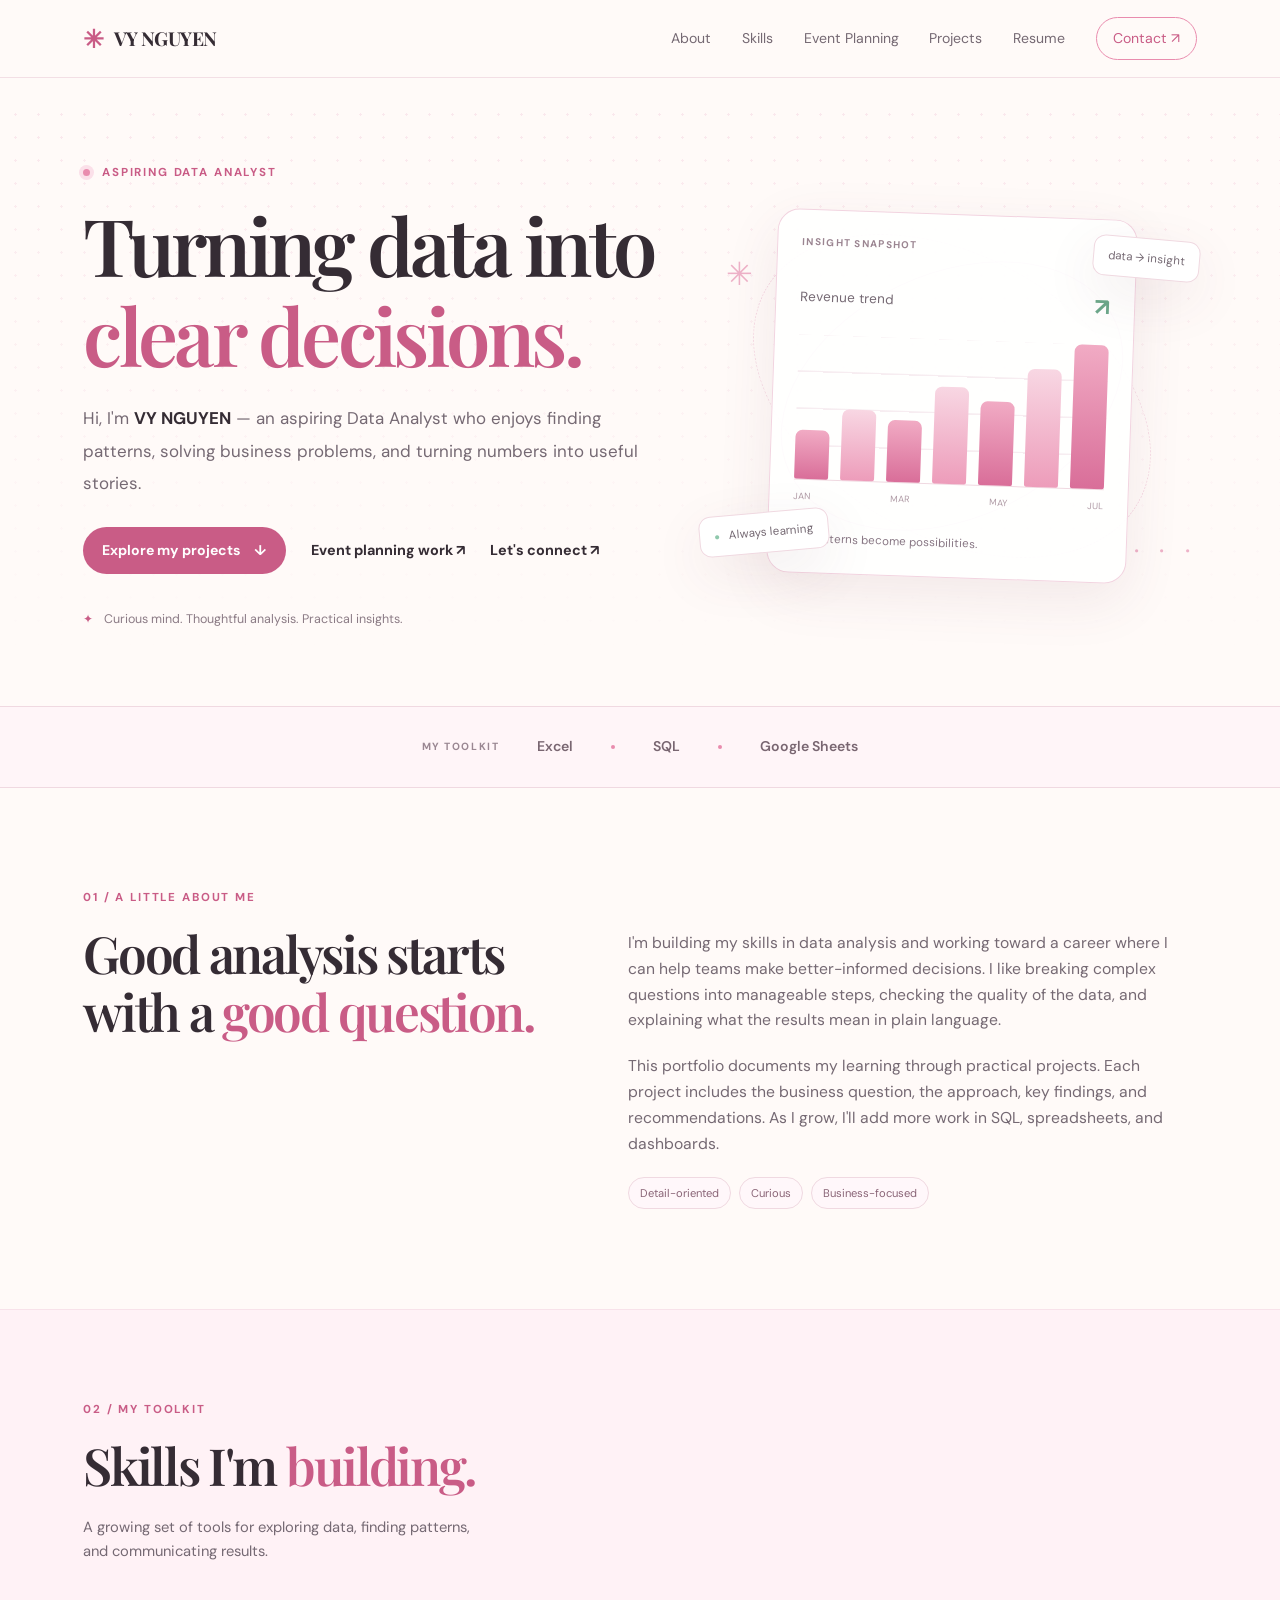
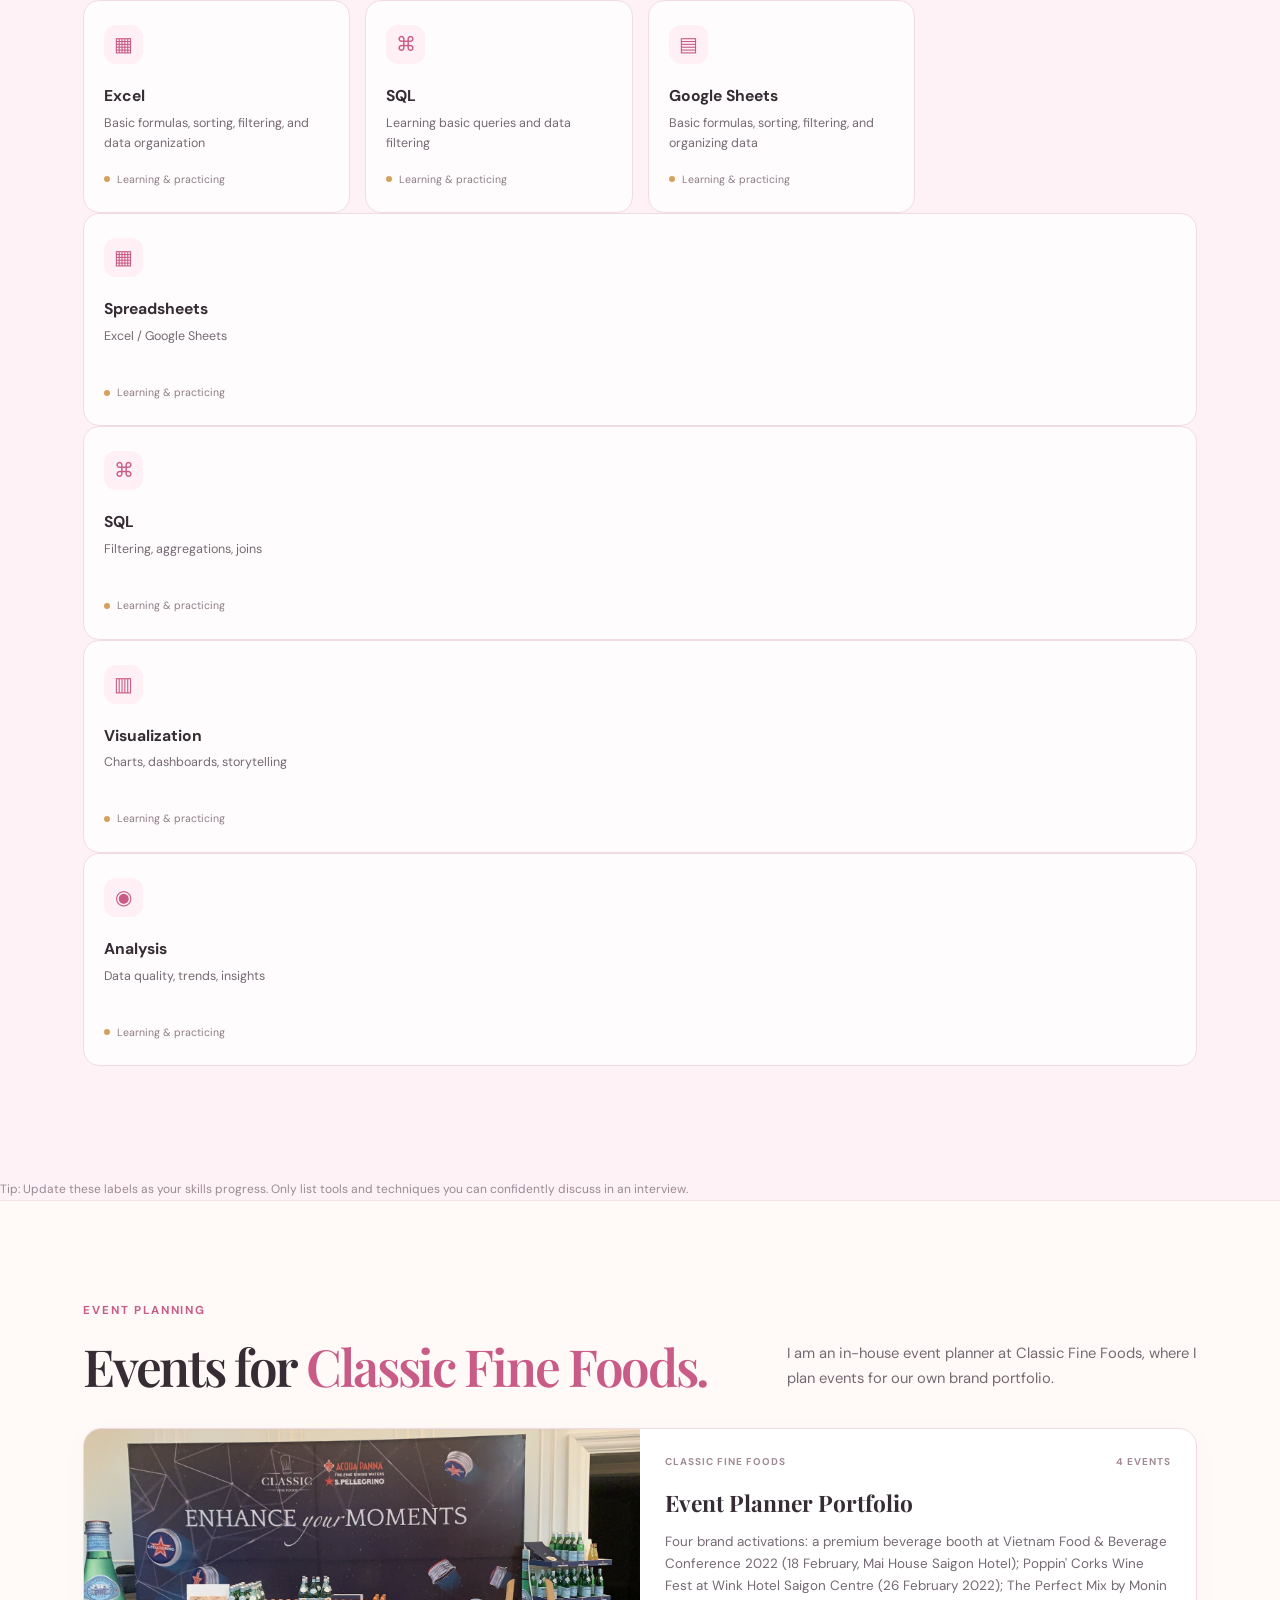
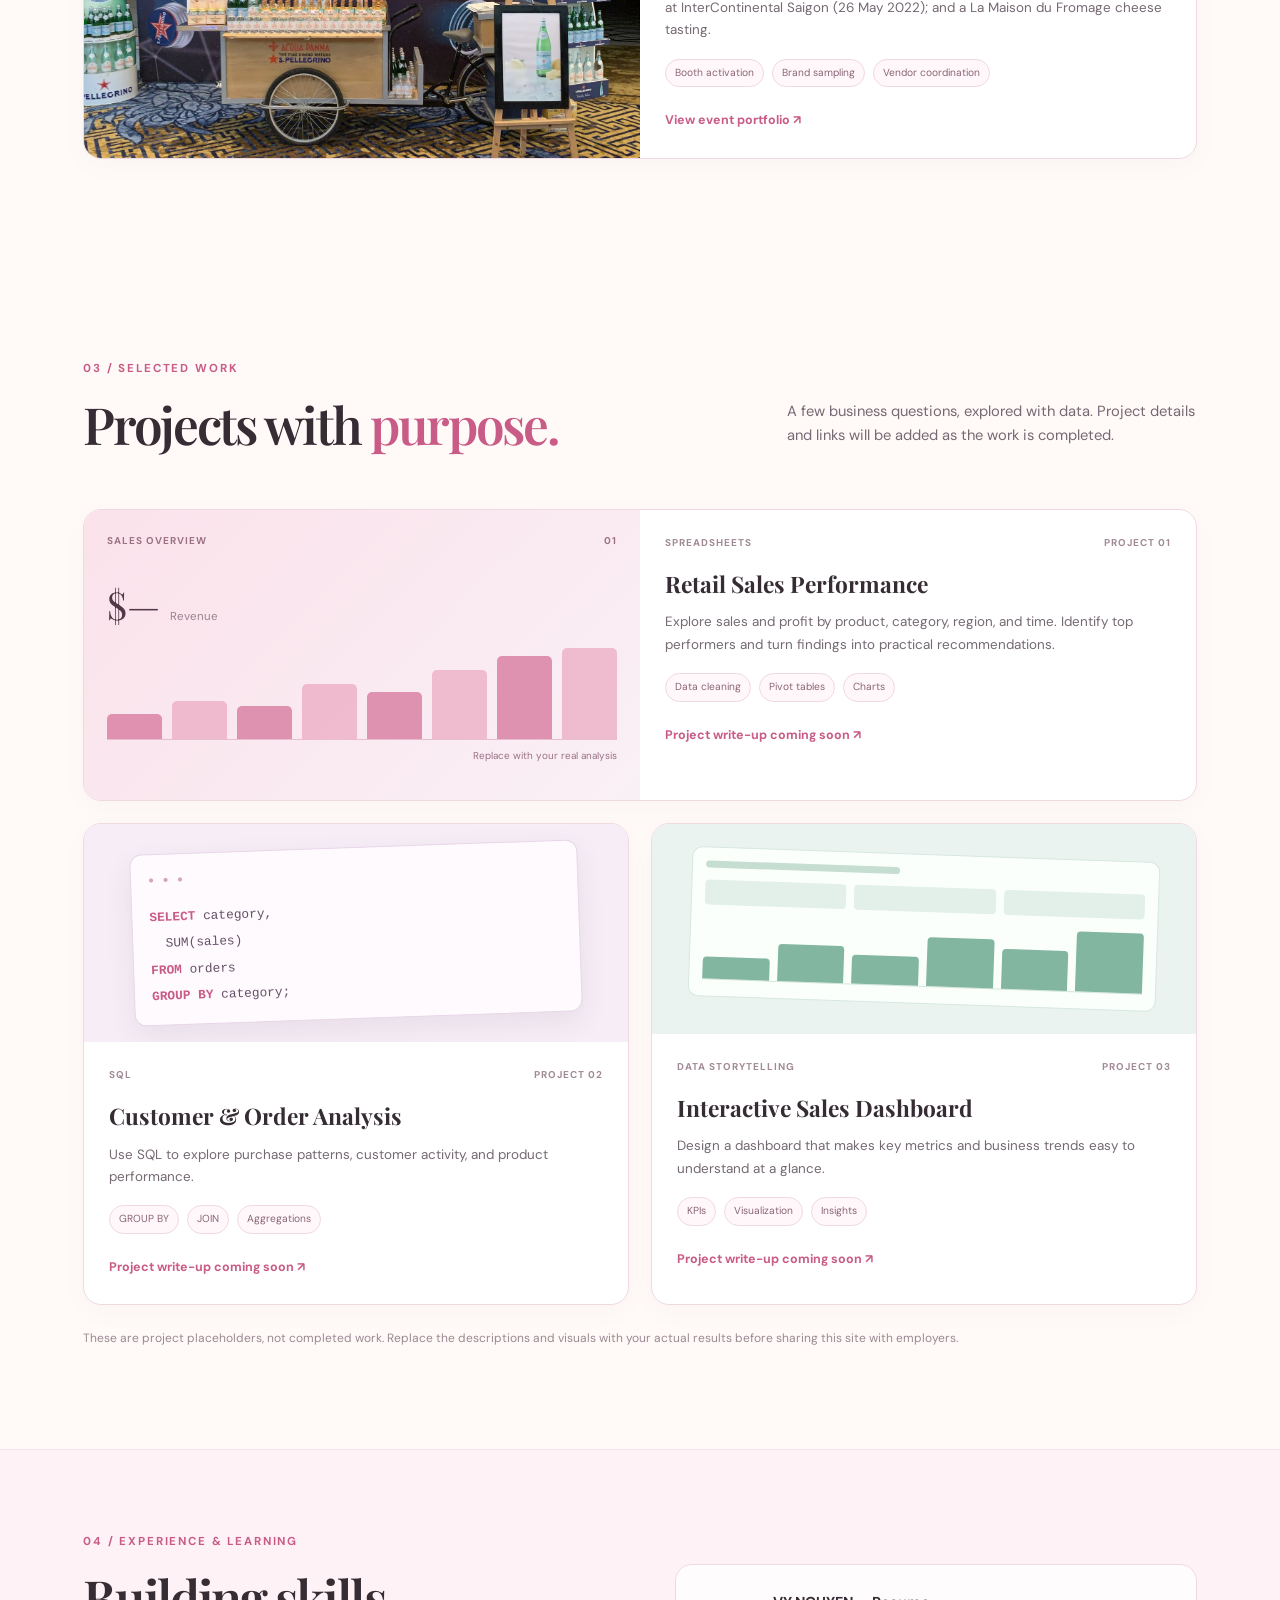
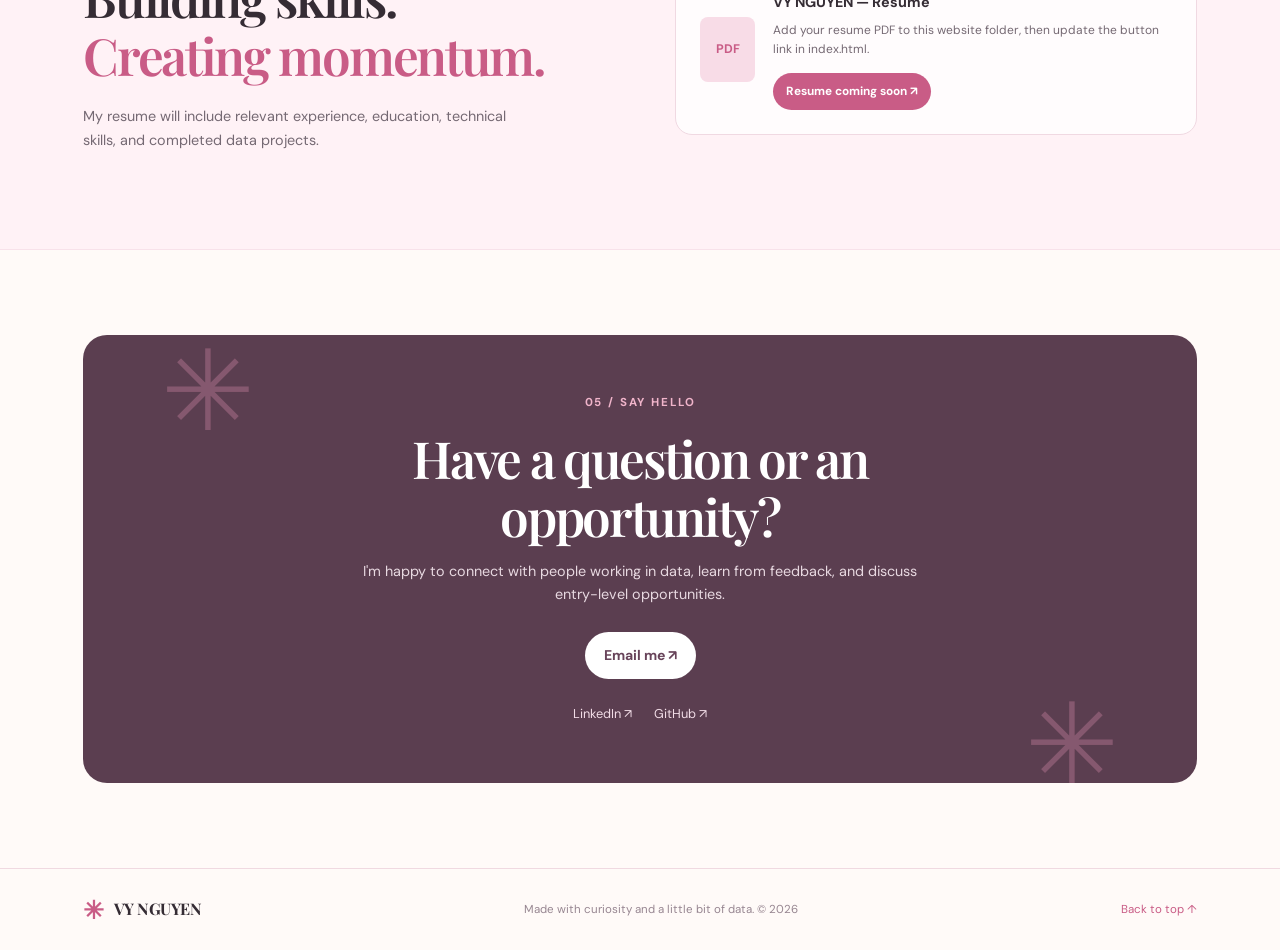
==== index.html @ 90f46226 "Add event portfolio photos and point pages at SVG assets" ====
<!doctype html>
<html lang="en">
<head>
  <meta charset="utf-8">
  <meta name="viewport" content="width=device-width, initial-scale=1">
  <meta name="description" content="Portfolio of event planning and data analysis work by Vy Nguyen.">
  <title>VY NGUYEN | Portfolio</title>
  <link rel="stylesheet" href="style.css">
</head>
<body>
  <header class="site-header">
    <a class="brand" href="#home" aria-label="Home"><span class="brand-mark">✳</span> VY NGUYEN</a>
    <button class="menu-toggle" aria-label="Toggle navigation" aria-expanded="false">☰</button>
    <nav class="nav" aria-label="Main navigation">
      <a href="#about">About</a>
      <a href="#skills">Skills</a>
      <a href="events.html">Event Planning</a>
      <a href="#projects">Projects</a>
      <a href="#resume">Resume</a>
      <a class="nav-contact" href="#contact">Contact ↗</a>
    </nav>
  </header>

  <main>
    <section class="hero section" id="home">
      <div class="hero-copy">
        <p class="eyebrow"><span class="eyebrow-dot"></span> ASPIRING DATA ANALYST</p>
        <h1>Turning data into <span>clear decisions.</span></h1>
        <p class="hero-description">Hi, I'm <strong>VY NGUYEN</strong> — an aspiring Data Analyst who enjoys finding patterns, solving business problems, and turning numbers into useful stories.</p>
        <div class="hero-actions">
          <a class="button button-primary" href="#projects">Explore my projects <span>↓</span></a>
          <a class="text-link" href="events.html">Event planning work ↗</a>
          <a class="text-link" href="#contact">Let's connect ↗</a>
        </div>
        <div class="hero-note"><span class="sparkle">✦</span> Curious mind. Thoughtful analysis. Practical insights.</div>
      </div>
      <div class="hero-art" aria-label="Decorative data illustration">
        <div class="art-orbit orbit-one"></div>
        <div class="art-orbit orbit-two"></div>
        <div class="art-card">
          <div class="art-card-top"><span>INSIGHT SNAPSHOT</span><span class="live-dot"></span></div>
          <div class="mini-kpi"><span>Revenue trend</span><strong>↗</strong></div>
          <div class="chart-bars" aria-hidden="true">
            <i style="height:34%"></i><i style="height:49%"></i><i style="height:43%"></i><i style="height:67%"></i><i style="height:58%"></i><i style="height:82%"></i><i style="height:100%"></i>
          </div>
          <div class="chart-labels"><span>JAN</span><span>MAR</span><span>MAY</span><span>JUL</span></div>
          <div class="art-footer"><span class="tiny-icon">✦</span> Patterns become possibilities.</div>
        </div>
        <div class="floating-note note-top">data → insight</div>
        <div class="floating-note note-bottom"><span>●</span> Always learning</div>
        <span class="decor decor-star">✳</span><span class="decor decor-dot">· · ·</span>
      </div>
    </section>

    <section class="trust-strip">
      <span>MY TOOLKIT</span><b>Excel</b><i></i><b>SQL</b><i></i><b>Google Sheets</b>
    </section>

    <section class="section content-section" id="about">
      <div class="section-heading">
        <p class="eyebrow">01 / A LITTLE ABOUT ME</p>
        <h2>Good analysis starts<br>with a <span>good question.</span></h2>
      </div>
      <div class="about-content">
        <p>I'm building my skills in data analysis and working toward a career where I can help teams make better-informed decisions. I like breaking complex questions into manageable steps, checking the quality of the data, and explaining what the results mean in plain language.</p>
        <p>This portfolio documents my learning through practical projects. Each project includes the business question, the approach, key findings, and recommendations. As I grow, I'll add more work in SQL, spreadsheets, and dashboards.</p>
        <div class="about-tags"><span>Detail-oriented</span><span>Curious</span><span>Business-focused</span></div>
      </div>
    </section>

    <section class="skills-section" id="skills">
      <div class="section content-section">
        <div class="section-heading">
          <p class="eyebrow">02 / MY TOOLKIT</p>
          <h2>Skills I'm <span>building.</span></h2>
          <p class="section-intro">A growing set of tools for exploring data, finding patterns, and communicating results.</p>
        </div>
        <div class="skill-grid">   <article class="skill-card">     <div class="skill-icon">▦</div>     <h3>Excel</h3>     <p>Basic formulas, sorting, filtering, and data organization</p>     <div class="skill-status"><span></span> Learning & practicing</div>   </article>    <article class="skill-card">     <div class="skill-icon">⌘</div>     <h3>SQL</h3>     <p>Learning basic queries and data filtering</p>     <div class="skill-status"><span></span> Learning & practicing</div>   </article>    <article class="skill-card">     <div class="skill-icon">▤</div>     <h3>Google Sheets</h3>     <p>Basic formulas, sorting, filtering, and organizing data</p>     <div class="skill-status"><span></span> Learning & practicing</div>   </article> </div>
          <article class="skill-card"><div class="skill-icon">▦</div><h3>Spreadsheets</h3><p>Excel / Google Sheets</p><div class="skill-status"><span></span> Learning & practicing</div></article>
          <article class="skill-card"><div class="skill-icon">⌘</div><h3>SQL</h3><p>Filtering, aggregations, joins</p><div class="skill-status"><span></span> Learning & practicing</div></article>
          <article class="skill-card"><div class="skill-icon">▥</div><h3>Visualization</h3><p>Charts, dashboards, storytelling</p><div class="skill-status"><span></span> Learning & practicing</div></article>
          <article class="skill-card"><div class="skill-icon">◉</div><h3>Analysis</h3><p>Data quality, trends, insights</p><div class="skill-status"><span></span> Learning & practicing</div></article>
        </div>
        <p class="small-note">Tip: Update these labels as your skills progress. Only list tools and techniques you can confidently discuss in an interview.</p>
      </div>
    </section>


    <section class="section content-section" id="event-planning">
      <div class="section-heading project-heading">
        <div>
          <p class="eyebrow">EVENT PLANNING</p>
          <h2>Events for <span>Classic Fine Foods.</span></h2>
        </div>
        <p class="section-intro">I am an in-house event planner at Classic Fine Foods, where I plan events for our own brand portfolio.</p>
      </div>
      <div class="workstream-wrap">
        <article class="project-card project-featured">
          <div class="project-visual visual-events">
            <img src="assets/events/event1-hero.svg" alt="Classic Fine Foods booth with the Enhance your Moments backdrop at Vietnam Food &amp; Beverage Conference 2022">
          </div>
          <div class="project-info">
            <div class="project-meta"><span>CLASSIC FINE FOODS</span><span>4 EVENTS</span></div>
            <h3>Event Planner Portfolio</h3>
            <p>Four brand activations: a premium beverage booth at Vietnam Food &amp; Beverage Conference 2022 (18 February, Mai House Saigon Hotel); Poppin' Corks Wine Fest at Wink Hotel Saigon Centre (26 February 2022); The Perfect Mix by Monin at InterContinental Saigon (26 May 2022); and a La Maison du Fromage cheese tasting.</p>
            <div class="tag-row"><span>Booth activation</span><span>Brand sampling</span><span>Vendor coordination</span></div>
            <a class="project-link" href="events.html">View event portfolio ↗</a>
          </div>
        </article>
      </div>
    </section>

    <section class="section content-section" id="projects">
      <div class="section-heading project-heading">
        <div><p class="eyebrow">03 / SELECTED WORK</p><h2>Projects with <span>purpose.</span></h2></div>
        <p class="section-intro">A few business questions, explored with data. Project details and links will be added as the work is completed.</p>
      </div>
      <div class="project-grid">
        <article class="project-card project-featured">
          <div class="project-visual visual-sales">
            <div class="visual-top"><span>SALES OVERVIEW</span><span>01</span></div>
            <div class="visual-number">$— <small>Revenue</small></div>
            <div class="visual-chart"><i style="height:28%"></i><i style="height:42%"></i><i style="height:37%"></i><i style="height:61%"></i><i style="height:52%"></i><i style="height:76%"></i><i style="height:92%"></i><i style="height:100%"></i></div>
            <div class="visual-caption">Replace with your real analysis</div>
          </div>
          <div class="project-info"><div class="project-meta"><span>SPREADSHEETS</span><span>PROJECT 01</span></div><h3><h3>Retail Sales Performance</h3></h3><p>Explore sales and profit by product, category, region, and time. Identify top performers and turn findings into practical recommendations.</p><div class="tag-row"><span>Data cleaning</span><span>Pivot tables</span><span>Charts</span></div><a class="project-link" href="#contact">Project write-up coming soon ↗</a></div>
        </article>
        <article class="project-card">
          <div class="project-visual visual-sql">
            <div class="sql-window"><div class="window-dots">● ● ●</div><code><span>SELECT</span> category,<br>&nbsp; SUM(sales)<br><span>FROM</span> orders<br><span>GROUP BY</span> category;</code></div>
          </div>
          <div class="project-info"><div class="project-meta"><span>SQL</span><span>PROJECT 02</span></div><h3>Customer & Order Analysis</h3><p>Use SQL to explore purchase patterns, customer activity, and product performance.</p><div class="tag-row"><span>GROUP BY</span><span>JOIN</span><span>Aggregations</span></div><a class="project-link" href="#contact">Project write-up coming soon ↗</a></div>
        </article>
        <article class="project-card">
          <div class="project-visual visual-dashboard">
            <div class="dash-panel"><div class="dash-line"></div><div class="dash-metrics"><span></span><span></span><span></span></div><div class="dash-graph"><i></i><i></i><i></i><i></i><i></i><i></i></div></div>
          </div>
          <div class="project-info"><div class="project-meta"><span>DATA STORYTELLING</span><span>PROJECT 03</span></div><h3>Interactive Sales Dashboard</h3><p>Design a dashboard that makes key metrics and business trends easy to understand at a glance.</p><div class="tag-row"><span>KPIs</span><span>Visualization</span><span>Insights</span></div><a class="project-link" href="#contact">Project write-up coming soon ↗</a></div>
        </article>
      </div>
      <p class="small-note">These are project placeholders, not completed work. Replace the descriptions and visuals with your actual results before sharing this site with employers.</p>
    </section>

    <section class="resume-section" id="resume">
      <div class="section resume-inner">
        <div><p class="eyebrow">04 / EXPERIENCE & LEARNING</p><h2>Building skills.<br><span>Creating momentum.</span></h2><p>My resume will include relevant experience, education, technical skills, and completed data projects.</p></div>
        <div class="resume-card"><div class="resume-file">PDF</div><div><strong>VY NGUYEN — Resume</strong><p>Add your resume PDF to this website folder, then update the button link in index.html.</p><a class="button button-primary button-small" href="#contact">Resume coming soon ↗</a></div></div>
      </div>
    </section>

    <section class="section contact-section" id="contact">
      <div class="contact-panel">
        <p class="eyebrow">05 / SAY HELLO</p>
        <h2>Have a question or an opportunity?</h2>
        <p>I'm happy to connect with people working in data, learn from feedback, and discuss entry-level opportunities.</p>
        <a class="button button-light" href="mailto:your.email@example.com">Email me ↗</a>
        <div class="contact-links"><a href="https://www.linkedin.com/" target="_blank" rel="noreferrer">LinkedIn ↗</a><a href="https://github.com/" target="_blank" rel="noreferrer">GitHub ↗</a></div>
      </div>
    </section>
  </main>

  <footer class="site-footer"><a class="brand" href="#home"><span class="brand-mark">✳</span> VY NGUYEN</a><span>Made with curiosity and a little bit of data. © <span id="year"></span></span><a href="#home">Back to top ↑</a></footer>
  <script>
    const menuButton = document.querySelector('.menu-toggle');
    const nav = document.querySelector('.nav');
    menuButton.addEventListener('click', () => {
      const open = nav.classList.toggle('nav-open');
      menuButton.setAttribute('aria-expanded', String(open));
    });
    nav.querySelectorAll('a').forEach(link => link.addEventListener('click', () => {
      nav.classList.remove('nav-open');
      menuButton.setAttribute('aria-expanded', 'false');
    }));
    document.getElementById('year').textContent = new Date().getFullYear();
  </script>
</body>
</html>
---- style.css ----
@import url('https://fonts.googleapis.com/css2?family=DM+Sans:wght@400;500;600;700&family=Playfair+Display:wght@500;600;700&display=swap');

:root {
  --ink: #352c34;
  --muted: #756973;
  --pink: #e98cae;
  --pink-dark: #c95c86;
  --pink-pale: #fff0f5;
  --pink-soft: #fce0e9;
  --cream: #fffaf8;
  --line: #f0d9e1;
  --white: #ffffff;
  --shadow: 0 18px 55px rgba(113, 57, 82, .09);
}
* { box-sizing: border-box; }
html { scroll-behavior: smooth; scroll-padding-top: 86px; }
body { margin: 0; background: var(--cream); color: var(--ink); font-family: 'DM Sans', sans-serif; line-height: 1.65; }
a { color: inherit; text-decoration: none; }
.site-header { height: 78px; padding: 0 max(6.5vw, 24px); display: flex; align-items: center; justify-content: space-between; position: sticky; top: 0; z-index: 20; background: rgba(255,250,248,.92); border-bottom: 1px solid rgba(240,217,225,.8); backdrop-filter: blur(14px); }
.brand { display: inline-flex; align-items: center; gap: 10px; font-family: 'Playfair Display', serif; font-size: 1.2rem; font-weight: 700; letter-spacing: -.03em; }
.brand-mark { color: var(--pink-dark); font-size: 1.55rem; }
.nav { display: flex; align-items: center; gap: clamp(16px, 2.4vw, 34px); color: var(--muted); font-size: .88rem; }
.nav a:hover, .text-link:hover, .project-link:hover, .contact-links a:hover { color: var(--pink-dark); }
.nav-contact { padding: 9px 16px; border: 1px solid var(--pink); border-radius: 999px; color: var(--pink-dark); }
.menu-toggle { display: none; border: 0; background: transparent; font-size: 1.5rem; color: var(--ink); }
.section { width: min(1120px, 87%); margin: 0 auto; }
.hero { min-height: 590px; padding-top: 85px; padding-bottom: 76px; display: grid; grid-template-columns: 1.08fr .92fr; align-items: center; gap: 48px; position: relative; }
.hero::before { content: ""; position: absolute; inset: 25px -8vw 0; z-index: -1; background-image: radial-gradient(#f6d8e3 1.15px, transparent 1.15px); background-size: 23px 23px; opacity: .55; mask-image: linear-gradient(to bottom, black, transparent 92%); }
.eyebrow { margin: 0 0 18px; color: var(--pink-dark); font-size: .72rem; font-weight: 700; letter-spacing: .16em; }
.eyebrow-dot { display: inline-block; width: 7px; height: 7px; margin-right: 7px; border-radius: 50%; background: var(--pink); box-shadow: 0 0 0 4px #fbe0e9; }
h1, h2, h3, p { margin-top: 0; }
h1, h2 { font-family: 'Playfair Display', Georgia, serif; font-weight: 600; letter-spacing: -.045em; line-height: 1.13; }
h1 { max-width: 650px; margin-bottom: 23px; font-size: clamp(3.2rem, 6.2vw, 5.5rem); }
h1 span, h2 span { color: var(--pink-dark); }
.hero-description { max-width: 570px; color: var(--muted); font-size: 1.06rem; line-height: 1.9; }
.hero-description strong { color: var(--ink); }
.hero-actions { display: flex; align-items: center; gap: 25px; margin-top: 28px; }
.button { min-height: 47px; padding: 12px 19px; display: inline-flex; align-items: center; justify-content: center; gap: 14px; border-radius: 999px; font-size: .88rem; font-weight: 700; transition: transform .2s, box-shadow .2s; }
.button:hover { transform: translateY(-2px); box-shadow: 0 9px 22px rgba(201,92,134,.2); }
.button-primary { background: var(--pink-dark); color: white; }
.text-link { font-size: .9rem; font-weight: 700; }
.hero-note { margin-top: 35px; color: #8b7b85; font-size: .78rem; }
.sparkle { color: var(--pink-dark); margin-right: 8px; }
.hero-art { min-height: 390px; position: relative; display: grid; place-items: center; }
.art-card { width: min(100%, 360px); padding: 24px; position: relative; z-index: 2; background: rgba(255,255,255,.93); border: 1px solid #f2d4e0; border-radius: 22px; box-shadow: var(--shadow); transform: rotate(2deg); }
.art-card-top, .chart-labels, .art-footer { display: flex; align-items: center; justify-content: space-between; }
.art-card-top { font-size: .62rem; font-weight: 700; letter-spacing: .13em; color: #9b8591; }
.live-dot { width: 8px; height: 8px; border-radius: 50%; background: #8fc8ac; box-shadow: 0 0 0 4px #e5f5ec; }
.mini-kpi { display: flex; align-items: center; justify-content: space-between; margin-top: 27px; font-size: .84rem; color: var(--muted); }
.mini-kpi strong { color: #6ca88a; font-size: 1.5rem; }
.chart-bars { height: 145px; margin-top: 18px; display: flex; align-items: end; gap: 12px; border-bottom: 1px solid var(--line); background: repeating-linear-gradient(to bottom, transparent 0 35px, #f7edf1 36px 37px); }
.chart-bars i { flex: 1; background: linear-gradient(180deg, #f1abc4, #d96e99); border-radius: 7px 7px 2px 2px; }
.chart-bars i:nth-child(even) { background: linear-gradient(180deg, #f8d7e3, #ed9cba); }
.chart-labels { margin-top: 9px; color: #b09ba6; font-size: .57rem; }
.art-footer { margin-top: 25px; justify-content: flex-start; gap: 9px; font-size: .72rem; color: #887784; }
.tiny-icon { color: var(--pink-dark); }
.art-orbit { position: absolute; border: 1px solid #f1cada; border-radius: 50%; }
.orbit-one { width: 360px; height: 360px; transform: rotate(-25deg) scaleY(.68); }
.orbit-two { width: 430px; height: 430px; transform: rotate(30deg) scaleY(.65); border-style: dashed; opacity: .7; }
.floating-note { position: absolute; z-index: 3; padding: 10px 14px; border: 1px solid var(--line); border-radius: 12px; background: white; box-shadow: var(--shadow); color: var(--muted); font-size: .72rem; }
.note-top { top: 37px; right: -3px; transform: rotate(5deg); }
.note-bottom { bottom: 38px; left: -8px; transform: rotate(-5deg); }
.note-bottom span { color: #8fc8ac; font-size: .6rem; margin-right: 6px; }
.decor { position: absolute; color: #eeb2c8; }
.decor-star { top: 47px; left: 4%; font-size: 2rem; }
.decor-dot { right: 0; bottom: 18px; font-size: 1.7rem; letter-spacing: .25em; }
.trust-strip { min-height: 82px; padding: 20px 7%; display: flex; align-items: center; justify-content: center; gap: clamp(14px, 3vw, 38px); flex-wrap: wrap; border-top: 1px solid var(--line); border-bottom: 1px solid var(--line); background: #fff5f8; color: #9a8792; }
.trust-strip > span { font-size: .65rem; font-weight: 700; letter-spacing: .15em; }
.trust-strip b { color: #796671; font-size: .88rem; font-weight: 600; }
.trust-strip i { width: 4px; height: 4px; border-radius: 50%; background: var(--pink); }
.content-section { padding-top: 100px; padding-bottom: 100px; }
#about { display: grid; grid-template-columns: .9fr 1.1fr; gap: 80px; align-items: start; }
.section-heading h2, .resume-inner h2 { margin-bottom: 20px; font-size: clamp(2.3rem, 4vw, 3.6rem); }
.about-content { padding-top: 42px; color: var(--muted); font-size: .98rem; }
.about-content p { margin-bottom: 20px; }
.about-tags, .tag-row { display: flex; flex-wrap: wrap; gap: 8px; }
.about-tags span, .tag-row span { padding: 6px 11px; border: 1px solid var(--line); border-radius: 999px; background: #fff7fa; color: #8a6577; font-size: .7rem; }
.skills-section { background: #fff2f6; border-top: 1px solid #f8e2ea; border-bottom: 1px solid #f8e2ea; }
.skills-section .content-section { padding-top: 90px; padding-bottom: 90px; }
.section-intro { max-width: 410px; color: var(--muted); font-size: .92rem; }
.skill-grid { display: grid; grid-template-columns: repeat(4, 1fr); gap: 15px; margin-top: 36px; }
.skill-card { padding: 24px 20px; border: 1px solid #f1dce5; border-radius: 16px; background: rgba(255,255,255,.75); }
.skill-icon { width: 39px; height: 39px; display: grid; place-items: center; margin-bottom: 19px; border-radius: 12px; background: var(--pink-pale); color: var(--pink-dark); font-size: 1.25rem; }
.skill-card h3 { margin-bottom: 4px; font-size: .98rem; }
.skill-card p { min-height: 43px; margin-bottom: 15px; color: var(--muted); font-size: .78rem; }
.skill-status { display: flex; align-items: center; gap: 7px; color: #8d7b85; font-size: .66rem; }
.skill-status span { width: 6px; height: 6px; border-radius: 50%; background: #d6a05e; }
.small-note { margin: 24px 0 0; color: #9a8992; font-size: .75rem; }
.project-heading { display: flex; align-items: end; justify-content: space-between; gap: 35px; }
.project-heading .section-intro { margin-bottom: 26px; }
.project-grid { display: grid; grid-template-columns: repeat(2, 1fr); gap: 22px; margin-top: 35px; }
.project-card { overflow: hidden; border: 1px solid var(--line); border-radius: 18px; background: white; box-shadow: 0 8px 25px rgba(113,57,82,.035); transition: transform .2s, box-shadow .2s; }
.project-card:hover { transform: translateY(-4px); box-shadow: var(--shadow); }
.project-featured { grid-column: span 2; display: grid; grid-template-columns: 1fr 1fr; }
.project-visual { min-height: 210px; padding: 23px; position: relative; overflow: hidden; }
.visual-sales { min-height: 290px; background: linear-gradient(135deg, #fbe2eb, #f9f0f5); }
.visual-top, .project-meta { display: flex; justify-content: space-between; color: #9b7184; font-size: .62rem; font-weight: 700; letter-spacing: .1em; }
.visual-number { margin-top: 24px; color: #523847; font-family: 'Playfair Display', serif; font-size: 2.4rem; }
.visual-number small { color: #9a8290; font-family: 'DM Sans', sans-serif; font-size: .72rem; }
.visual-chart { height: 92px; margin-top: 12px; display: flex; align-items: end; gap: 10px; border-bottom: 1px solid #e7bdcf; }
.visual-chart i { flex: 1; background: #d97ca0; border-radius: 5px 5px 0 0; opacity: .8; }
.visual-chart i:nth-child(even) { background: #edb0c6; }
.visual-caption { margin-top: 8px; color: #9b7184; font-size: .62rem; text-align: right; }
.project-info { padding: 25px; }
.project-meta { color: #a18a95; }
.project-info h3 { margin: 14px 0 9px; font-family: 'Playfair Display', serif; font-size: 1.42rem; }
.project-info p { margin-bottom: 17px; color: var(--muted); font-size: .84rem; }
.tag-row { margin-bottom: 19px; }
.tag-row span { padding: 5px 9px; font-size: .64rem; }
.project-link { color: var(--pink-dark); font-size: .78rem; font-weight: 700; }
.visual-sql { display: grid; place-items: center; background: #f6edf6; }
.sql-window { width: 90%; padding: 17px; border: 1px solid #e8d6e9; border-radius: 12px; background: #fffafd; box-shadow: 0 10px 28px rgba(77,48,81,.08); transform: rotate(-2deg); }
.window-dots { margin-bottom: 15px; color: #d6a4ba; font-size: .6rem; letter-spacing: .3em; }
.sql-window code { color: #645168; font-size: .8rem; line-height: 1.8; }
.sql-window code span { color: #c95c86; font-weight: 700; }
.visual-dashboard { display: grid; place-items: center; background: #eaf3ef; }
.dash-panel { width: 94%; height: 150px; padding: 13px; border: 1px solid #d7e8df; border-radius: 10px; background: #fbfffc; transform: rotate(2deg); }
.dash-line { width: 44%; height: 7px; border-radius: 10px; background: #c6ddd1; }
.dash-metrics { display: flex; gap: 8px; margin-top: 12px; }
.dash-metrics span { height: 25px; flex: 1; border-radius: 4px; background: #e3f0e9; }
.dash-graph { height: 65px; margin-top: 10px; display: flex; align-items: end; gap: 8px; border-bottom: 1px solid #d4e6dc; }
.dash-graph i { flex: 1; background: #83b6a0; border-radius: 4px 4px 0 0; }
.dash-graph i:nth-child(1) { height: 35%; }.dash-graph i:nth-child(2) { height: 58%; }.dash-graph i:nth-child(3) { height: 45%; }.dash-graph i:nth-child(4) { height: 76%; }.dash-graph i:nth-child(5) { height: 62%; }.dash-graph i:nth-child(6) { height: 94%; }
.resume-section { background: #fff2f6; border-top: 1px solid #f8e2ea; border-bottom: 1px solid #f8e2ea; }
.resume-inner { padding-top: 82px; padding-bottom: 82px; display: grid; grid-template-columns: 1fr 1fr; align-items: center; gap: 70px; }
.resume-inner p:not(.eyebrow) { max-width: 440px; color: var(--muted); font-size: .9rem; }
.resume-card { display: flex; align-items: center; gap: 18px; padding: 24px; border: 1px solid #f0d9e2; border-radius: 17px; background: rgba(255,255,255,.8); }
.resume-file { width: 55px; height: 65px; display: grid; place-items: center; flex-shrink: 0; border-radius: 8px; background: #f8dce7; color: var(--pink-dark); font-size: .78rem; font-weight: 700; }
.resume-card strong { font-size: .9rem; }
.resume-card p { margin: 5px 0 13px; font-size: .75rem !important; }
.button-small { min-height: 37px; padding: 8px 13px; font-size: .74rem; }
.contact-section { padding-top: 85px; padding-bottom: 85px; }
.contact-panel { padding: 58px 30px; border-radius: 24px; background: #5b3e50; color: white; text-align: center; position: relative; overflow: hidden; }
.contact-panel::before, .contact-panel::after { content: "✳"; position: absolute; color: #d58aa8; opacity: .35; font-size: 7rem; }
.contact-panel::before { top: -35px; left: 7%; }.contact-panel::after { bottom: -55px; right: 7%; }
.contact-panel .eyebrow { color: #f0b4ca; }
.contact-panel h2 { max-width: 650px; margin: 0 auto 14px; font-size: clamp(2rem, 4vw, 3.2rem); }
.contact-panel > p:not(.eyebrow) { max-width: 560px; margin: 0 auto 25px; color: #e8d9e1; font-size: .9rem; }
.button-light { background: white; color: #68445a; }
.contact-links { display: flex; justify-content: center; gap: 22px; margin-top: 24px; color: #f1dce6; font-size: .8rem; }
.site-footer { min-height: 82px; padding: 20px max(6.5vw, 24px); display: flex; align-items: center; justify-content: space-between; gap: 20px; border-top: 1px solid var(--line); color: #978691; font-size: .72rem; }
.site-footer .brand { color: var(--ink); font-size: 1rem; }
.site-footer > a:last-child { color: var(--pink-dark); }
@media (max-width: 850px) {
  .hero { gap: 20px; padding-top: 65px; grid-template-columns: 1fr 0.8fr; }
  .hero-art { transform: scale(.9); }
  #about { gap: 35px; }
  .skill-grid { grid-template-columns: repeat(2, 1fr); }
  .project-heading { display: block; }
  .project-heading .section-intro { margin-top: 0; }
  .resume-inner { gap: 30px; }
}
@media (max-width: 650px) {
  .site-header { height: 68px; }
  .menu-toggle { display: block; }
  .nav { display: none; position: absolute; top: 67px; left: 0; right: 0; padding: 20px 7%; align-items: stretch; flex-direction: column; gap: 17px; background: #fffaf8; border-bottom: 1px solid var(--line); }
  .nav.nav-open { display: flex; }
  .nav-contact { align-self: flex-start; }
  .section { width: 88%; }
  .hero { padding-top: 58px; padding-bottom: 45px; grid-template-columns: 1fr; }
  h1 { font-size: clamp(3rem, 14vw, 4.5rem); }
  .hero-art { min-height: 340px; margin-top: 5px; transform: scale(.88); }
  .orbit-one { width: 320px; height: 320px; }.orbit-two { width: 360px; height: 360px; }
  .trust-strip { gap: 12px 18px; }
  .trust-strip > span { width: 100%; text-align: center; }
  #about { grid-template-columns: 1fr; gap: 0; }
  .content-section, .skills-section .content-section { padding-top: 70px; padding-bottom: 70px; }
  .about-content { padding-top: 0; }
  .skill-grid { gap: 10px; }
  .skill-card { padding: 18px 14px; }
  .project-grid { grid-template-columns: 1fr; }
  .project-featured { grid-column: span 1; display: block; }
  .visual-sales { min-height: 250px; }
  .resume-inner { grid-template-columns: 1fr; padding-top: 65px; padding-bottom: 65px; }
  .resume-card { align-items: flex-start; padding: 18px; }
  .contact-section { padding-top: 60px; padding-bottom: 60px; }
  .contact-panel { padding: 45px 22px; }
  .site-footer { flex-wrap: wrap; justify-content: center; text-align: center; }
  .site-footer > span { order: 3; width: 100%; }
}
@media (prefers-reduced-motion: reduce) { html { scroll-behavior: auto; } *, *::before, *::after { transition-duration: .01ms !important; } }

/* Event planner portfolio and homepage workstream */
.blank {
  display: inline-block;
  padding: 0 .3em;
  margin: 0 1px;
  background: #fff3b0;
  border-radius: 3px;
  color: #6a5a16;
  font-weight: 600;
  box-shadow: inset 0 0 0 1px rgba(210, 180, 40, .35);
  white-space: nowrap;
}
.nav a[aria-current="page"] { color: var(--pink-dark); font-weight: 700; }
.hero-actions { flex-wrap: wrap; }
.page-hero { padding-top: 85px; padding-bottom: 56px; position: relative; }
.page-hero::before {
  content: "";
  position: absolute;
  inset: 10px -8vw 0;
  z-index: -1;
  background-image: radial-gradient(#f6d8e3 1.15px, transparent 1.15px);
  background-size: 23px 23px;
  opacity: .55;
  mask-image: linear-gradient(to bottom, black, transparent 92%);
}
.page-hero h1 { max-width: 860px; margin-bottom: 18px; font-size: clamp(2.6rem, 5.2vw, 4.3rem); }
.page-hero .hero-description { max-width: 720px; }
.page-hero .hero-note { margin-top: 22px; }
.glance-strip {
  padding: 28px 7% 34px;
  border-top: 1px solid var(--line);
  border-bottom: 1px solid var(--line);
  background: #fff5f8;
}
.glance-label {
  display: block;
  margin-bottom: 16px;
  text-align: center;
  color: #9a8792;
  font-size: .65rem;
  font-weight: 700;
  letter-spacing: .15em;
}
.glance-grid {
  width: min(1120px, 100%);
  margin: 0 auto;
  display: grid;
  grid-template-columns: repeat(4, 1fr);
  gap: 14px;
}
.glance-card {
  display: block;
  padding: 16px 16px 18px;
  border: 1px solid var(--line);
  border-radius: 16px;
  background: rgba(255,255,255,.85);
  transition: transform .2s, box-shadow .2s;
}
.glance-card:hover { transform: translateY(-3px); box-shadow: var(--shadow); color: inherit; }
.glance-card .glance-num { display: block; margin-bottom: 8px; color: var(--pink-dark); font-size: .66rem; font-weight: 700; letter-spacing: .12em; }
.glance-card strong { display: block; margin-bottom: 6px; font-family: 'Playfair Display', serif; font-size: 1.02rem; line-height: 1.25; font-weight: 600; }
.glance-card p { margin: 0; color: var(--muted); font-size: .75rem; }
.event-band { border-top: 1px solid var(--line); }
.event-band:nth-of-type(even) { background: #fff2f6; }
.event-case { padding-top: 90px; padding-bottom: 90px; }
.event-facts {
  display: grid;
  grid-template-columns: repeat(2, 1fr);
  gap: 12px 16px;
  margin: 28px 0 36px;
}
.event-facts > div {
  padding: 14px 16px;
  border: 1px solid var(--line);
  border-radius: 14px;
  background: rgba(255,255,255,.8);
}
.event-facts dt {
  margin-bottom: 6px;
  color: var(--pink-dark);
  font-size: .66rem;
  font-weight: 700;
  letter-spacing: .12em;
  text-transform: uppercase;
}
.event-facts dd { margin: 0; font-size: .92rem; line-height: 1.55; }
.event-block { margin-bottom: 30px; }
.event-block h3 { margin-bottom: 10px; font-family: 'Playfair Display', serif; font-size: 1.32rem; }
.event-block > p, .event-block li { color: var(--muted); font-size: .95rem; }
.event-block ul { margin: 0; padding-left: 1.15em; }
.event-block li { margin-bottom: 8px; }
.results-row { display: grid; grid-template-columns: repeat(4, 1fr); gap: 12px; }
.result-card {
  padding: 16px;
  border: 1px solid var(--line);
  border-radius: 14px;
  background: white;
}
.result-card > span {
  display: block;
  margin-bottom: 8px;
  color: #9b7184;
  font-size: .66rem;
  font-weight: 700;
  letter-spacing: .1em;
  text-transform: uppercase;
}
.result-card strong { font-family: 'Playfair Display', serif; font-size: 1.12rem; font-weight: 600; }
.challenge-grid { display: grid; grid-template-columns: 1fr 1fr; gap: 14px; }
.challenge-grid > div {
  padding: 16px 18px;
  border: 1px solid var(--line);
  border-radius: 14px;
  background: rgba(255,255,255,.8);
}
.challenge-grid h4 {
  margin: 0 0 8px;
  color: var(--pink-dark);
  font-size: .66rem;
  font-weight: 700;
  letter-spacing: .12em;
  text-transform: uppercase;
}
.challenge-grid p { margin: 0; color: var(--muted); font-size: .92rem; }
.event-gallery {
  display: grid;
  grid-template-columns: repeat(2, 1fr);
  gap: 14px;
  margin-top: 8px;
}
.event-gallery figure {
  margin: 0;
  overflow: hidden;
  border: 1px solid var(--line);
  border-radius: 16px;
  background: #fff7fa;
}
.event-gallery img {
  width: 100%;
  height: 280px;
  display: block;
  object-fit: cover;
}
.event-gallery img.poster {
  height: 340px;
  object-fit: contain;
  background: #fff0f5;
}
.event-gallery figcaption { padding: 8px 12px 12px; color: var(--muted); font-size: .72rem; }
.visual-events { padding: 0; min-height: 290px; background: #fbe2eb; }
.visual-events img { width: 100%; height: 100%; min-height: 290px; display: block; object-fit: cover; }
.workstream-wrap { margin-top: 12px; }
@media (max-width: 850px) {
  .glance-grid { grid-template-columns: repeat(2, 1fr); }
  .event-facts, .challenge-grid, .results-row { grid-template-columns: 1fr 1fr; }
}
@media (max-width: 650px) {
  .page-hero { padding-top: 58px; padding-bottom: 40px; }
  .page-hero h1 { font-size: clamp(2.3rem, 12vw, 3.4rem); }
  .glance-grid, .event-facts, .challenge-grid, .event-gallery { grid-template-columns: 1fr; }
  .results-row { grid-template-columns: 1fr 1fr; }
  .event-case { padding-top: 70px; padding-bottom: 70px; }
  .event-gallery img, .event-gallery img.poster { height: 240px; }
}

.event-hero-shot {
  margin: 8px 0 28px;
  overflow: hidden;
  border: 1px solid var(--line);
  border-radius: 18px;
  background: #fff7fa;
}
.event-hero-shot img {
  width: 100%;
  height: 420px;
  display: block;
  object-fit: cover;
  object-position: center;
}
.event-hero-shot figcaption { padding: 8px 14px 12px; color: var(--muted); font-size: .72rem; }
.invite-card {
  width: min(280px, 100%);
  margin: 16px 0 0;
  overflow: hidden;
  border: 1px solid var(--line);
  border-radius: 16px;
  background: #fff7fa;
}
.invite-card img { width: 100%; height: auto; display: block; }
.invite-card figcaption { padding: 8px 12px 12px; color: var(--muted); font-size: .72rem; }
.results-row { grid-template-columns: repeat(3, 1fr); }
.results-row.results-2 { grid-template-columns: repeat(2, 1fr); max-width: 640px; }
.result-card strong { line-height: 1.3; }
.result-sub {
  display: block;
  margin-top: 6px;
  color: #9b7184;
  font-style: normal;
  font-size: .72rem;
  font-weight: 500;
  letter-spacing: 0;
  text-transform: none;
  line-height: 1.35;
}
.result-note { margin: 14px 0 0; color: var(--muted); font-size: .9rem; }
@media (max-width: 850px) {
  .results-row, .results-row.results-2 { grid-template-columns: 1fr 1fr; max-width: none; }
  .event-hero-shot img { height: 280px; }
}
@media (max-width: 650px) {
  .event-hero-shot img { height: 220px; }
}
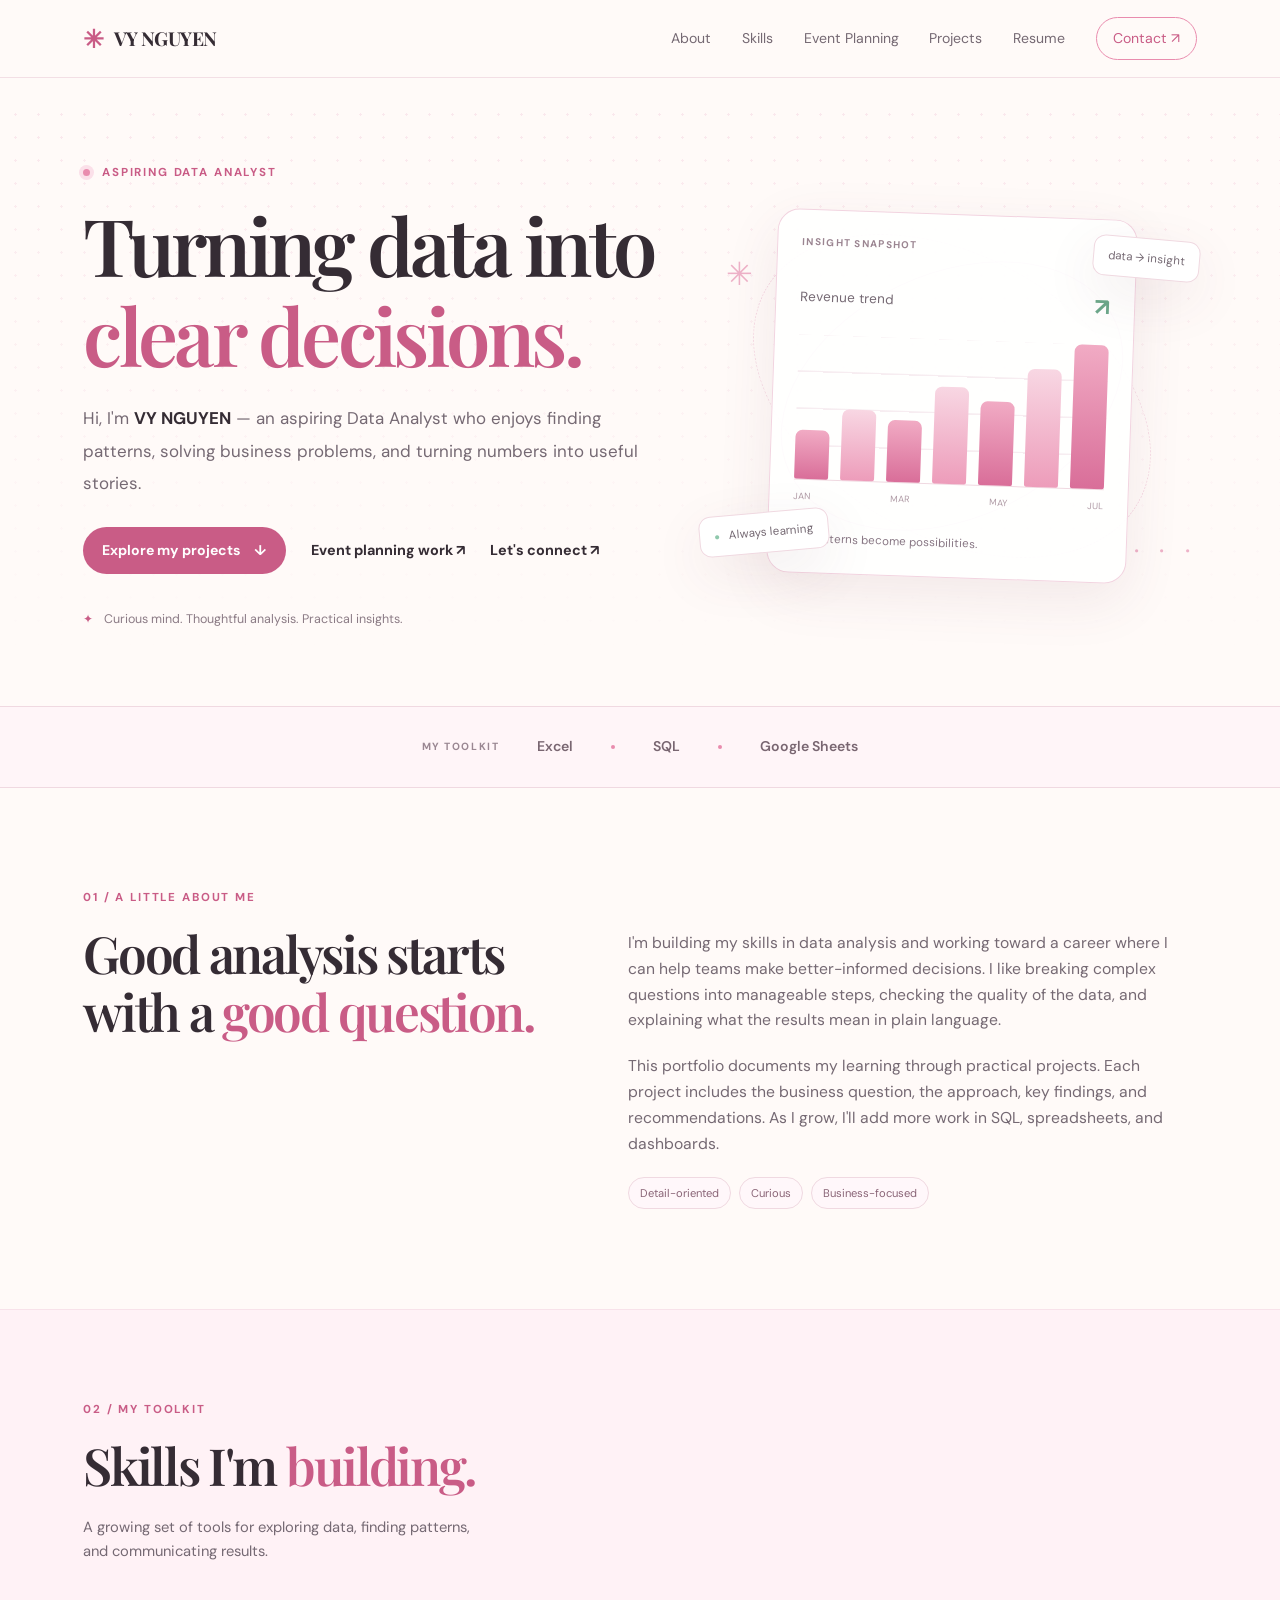
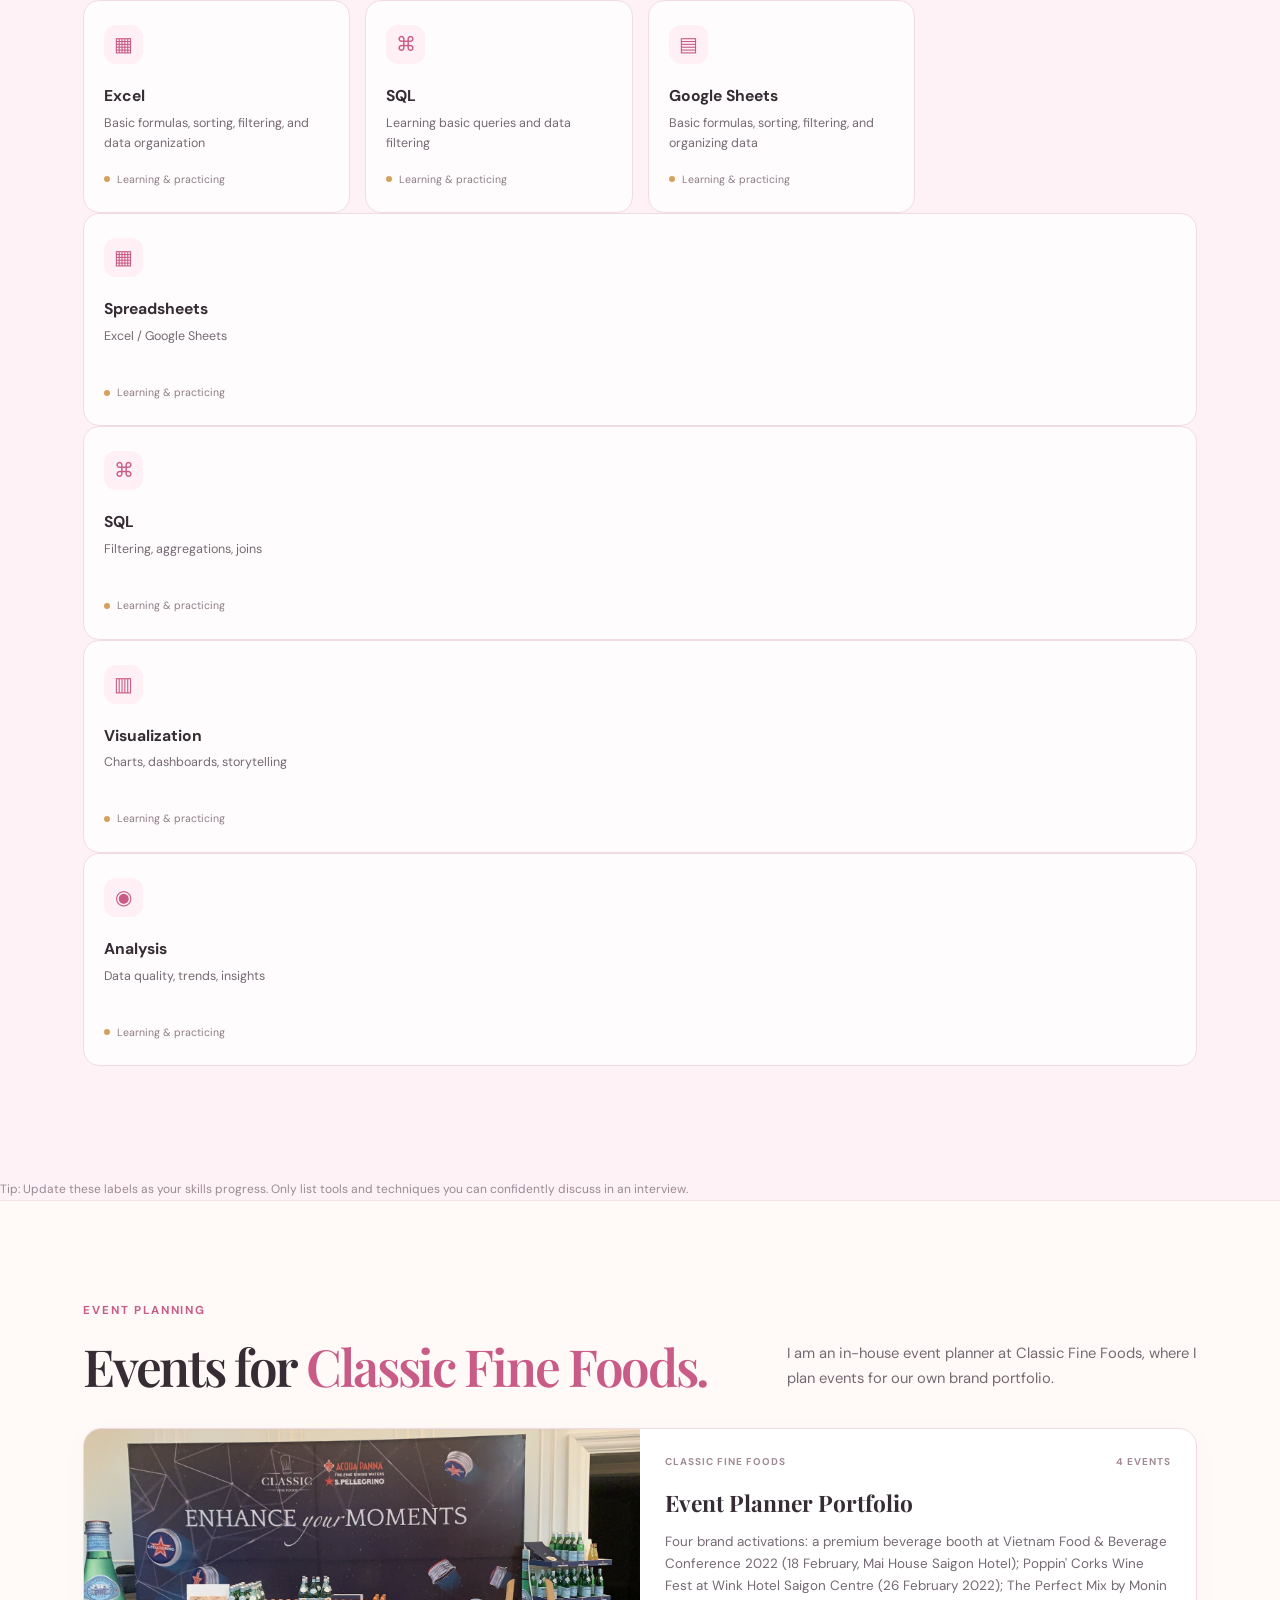
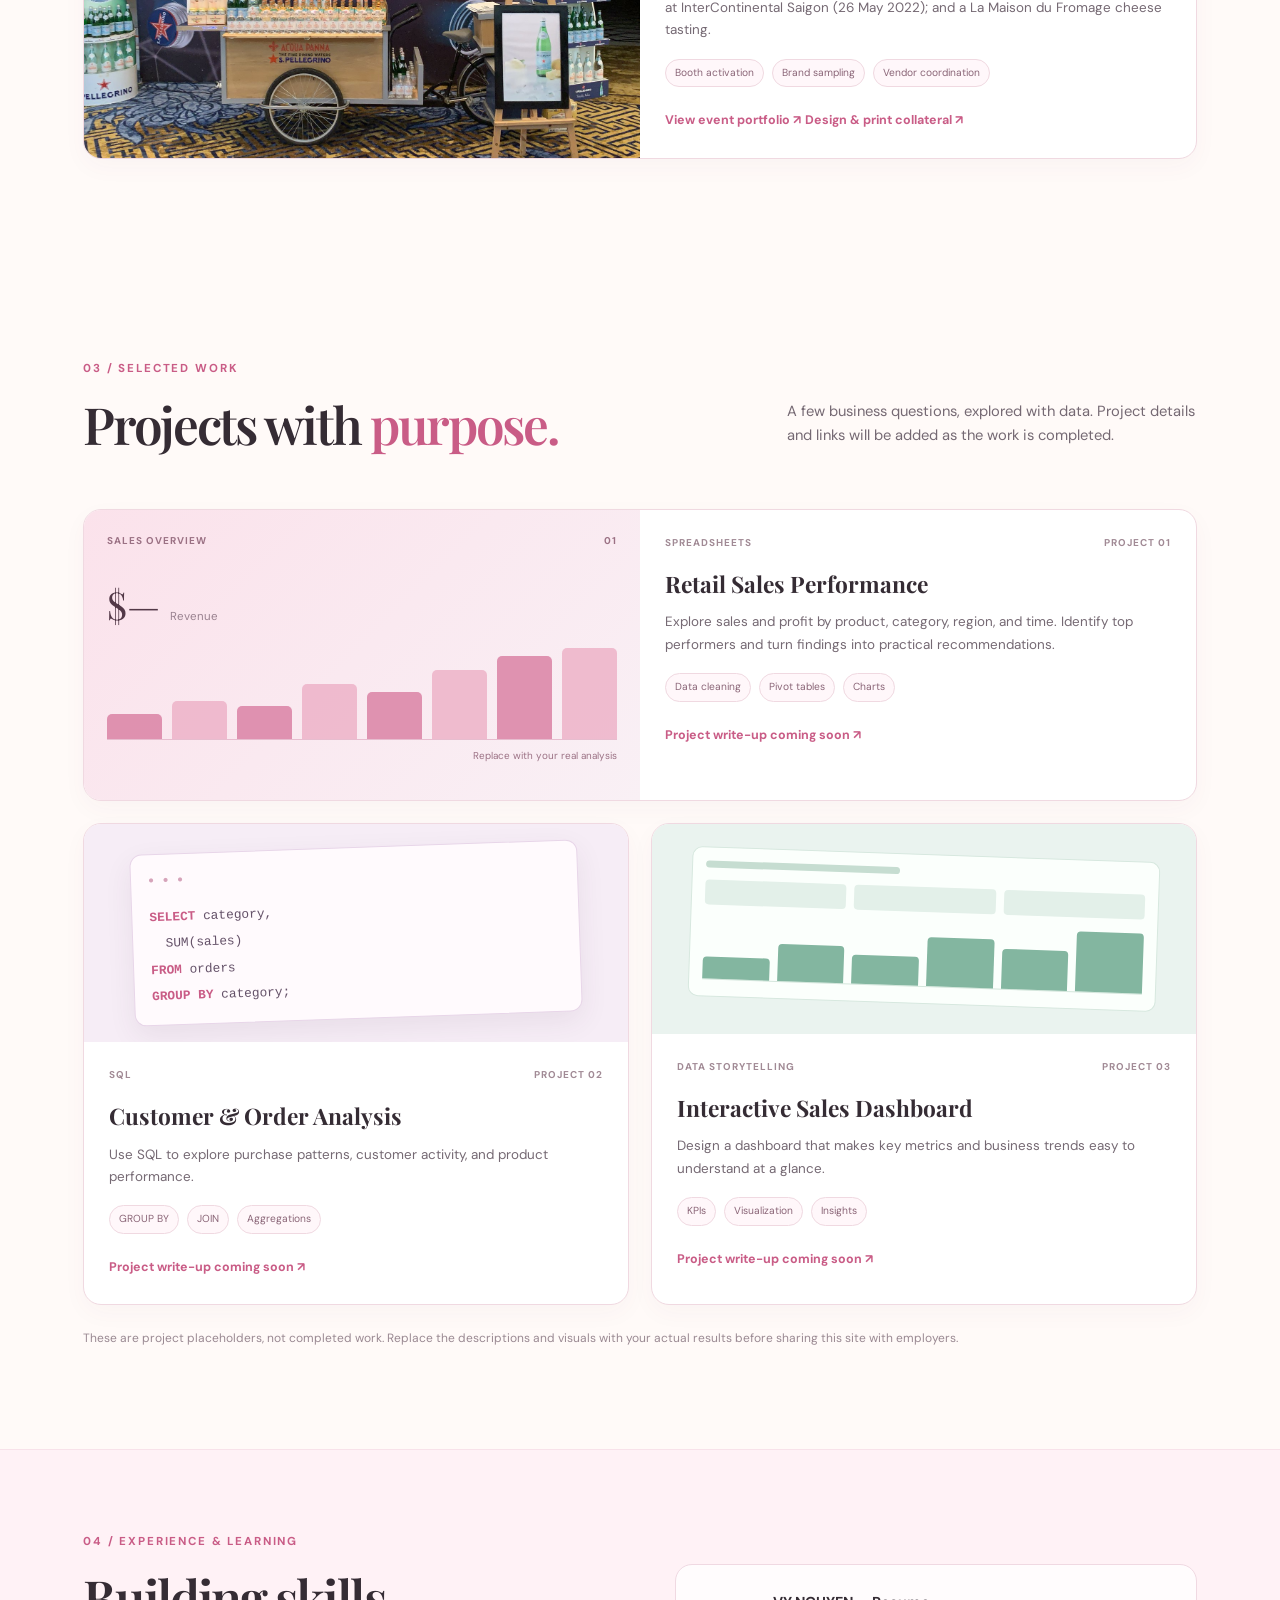
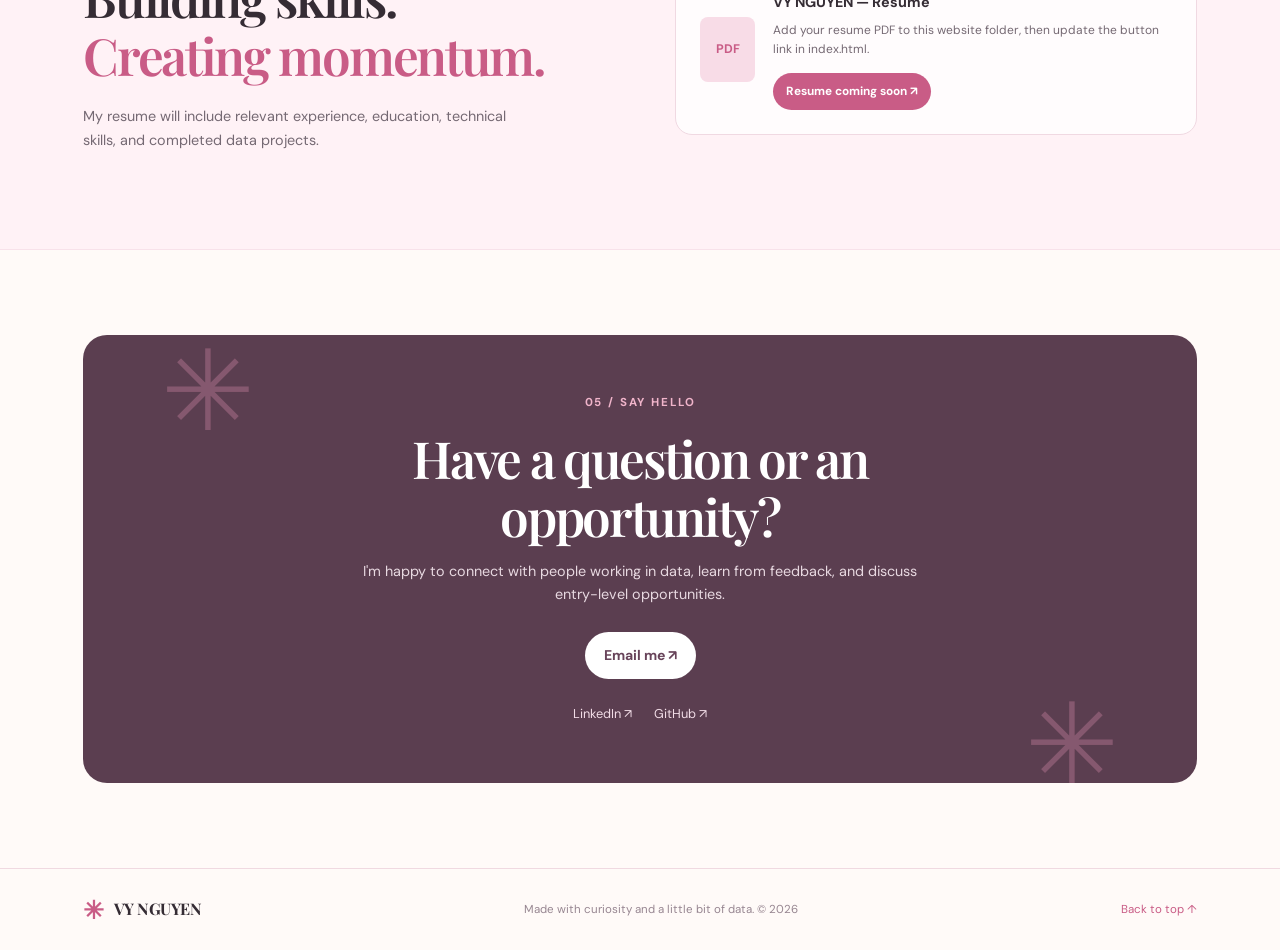
==== commit 69c84520: "Add Design and Print Collateral gallery to the event portfolio" ====
--- a/index.html
+++ b/index.html
@@ -105,6 +105,7 @@
             <p>Four brand activations: a premium beverage booth at Vietnam Food &amp; Beverage Conference 2022 (18 February, Mai House Saigon Hotel); Poppin' Corks Wine Fest at Wink Hotel Saigon Centre (26 February 2022); The Perfect Mix by Monin at InterContinental Saigon (26 May 2022); and a La Maison du Fromage cheese tasting.</p>
             <div class="tag-row"><span>Booth activation</span><span>Brand sampling</span><span>Vendor coordination</span></div>
             <a class="project-link" href="events.html">View event portfolio ↗</a>
+            <a class="project-link" href="events.html#collateral">Design &amp; print collateral ↗</a>
           </div>
         </article>
       </div>
--- a/style.css
+++ b/style.css
@@ -392,3 +392,38 @@
 @media (max-width: 650px) {
   .event-hero-shot img { height: 220px; }
 }
+
+.glance-more { margin: 18px 0 0; text-align: center; }
+.glance-more a { color: var(--pink-dark); font-size: .85rem; font-weight: 600; }
+.collateral-intro { max-width: 720px; margin: 0 0 28px; color: var(--muted); font-size: .98rem; line-height: 1.6; }
+.collateral-gallery {
+  display: grid;
+  grid-template-columns: repeat(2, 1fr);
+  gap: 14px;
+  margin-top: 8px;
+}
+.collateral-gallery figure {
+  margin: 0;
+  overflow: hidden;
+  border: 1px solid var(--line);
+  border-radius: 16px;
+  background: #fff;
+}
+.collateral-gallery figure.wide { grid-column: 1 / -1; }
+.collateral-gallery img {
+  width: 100%;
+  height: auto;
+  max-height: 520px;
+  display: block;
+  object-fit: contain;
+  background: #fff;
+}
+.collateral-gallery figure.wide img { max-height: 420px; }
+.collateral-gallery figure.prop { background: #fff7fa; }
+.collateral-gallery figure.prop img { max-height: 360px; background: #fff7fa; padding: 18px 12px; box-sizing: border-box; }
+.collateral-gallery figcaption { padding: 8px 12px 12px; color: var(--muted); font-size: .72rem; }
+@media (max-width: 650px) {
+  .collateral-gallery { grid-template-columns: 1fr; }
+  .collateral-gallery figure.wide { grid-column: auto; }
+  .collateral-gallery img, .collateral-gallery figure.wide img { max-height: 360px; }
+}
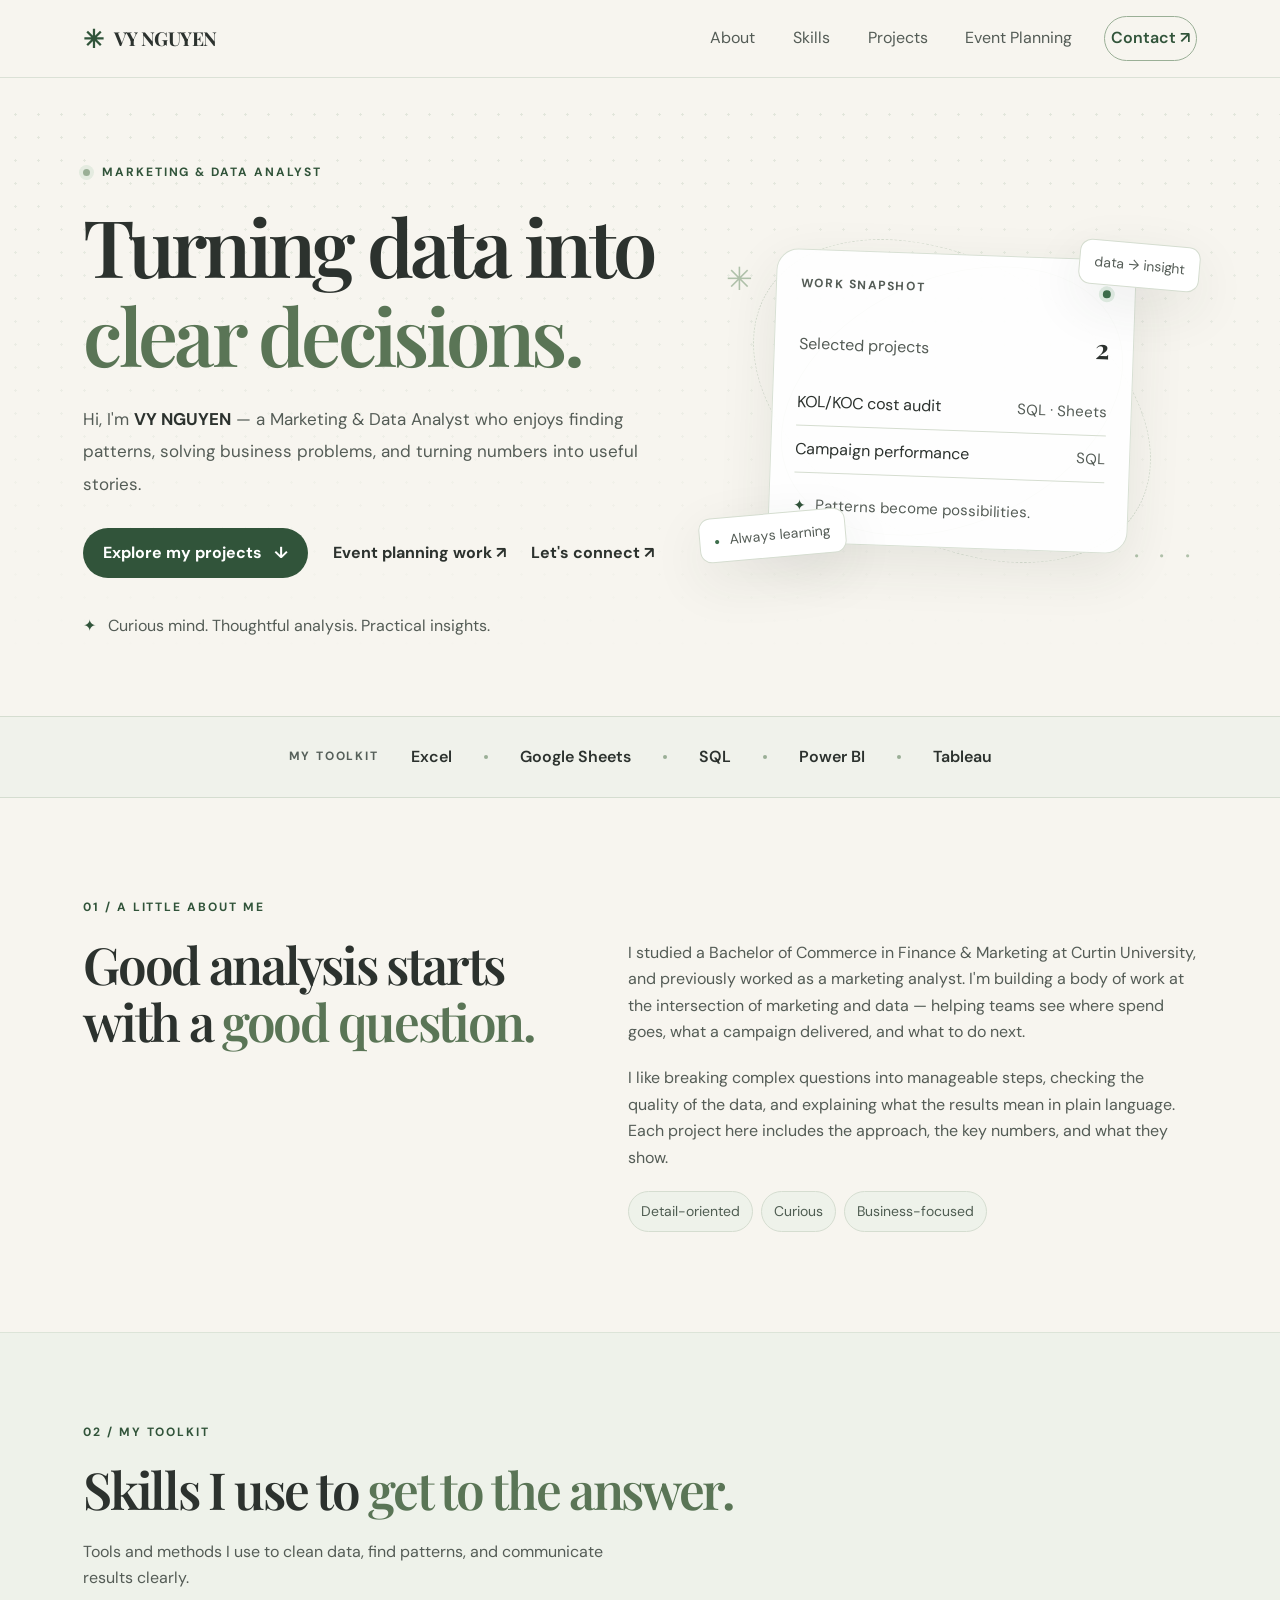
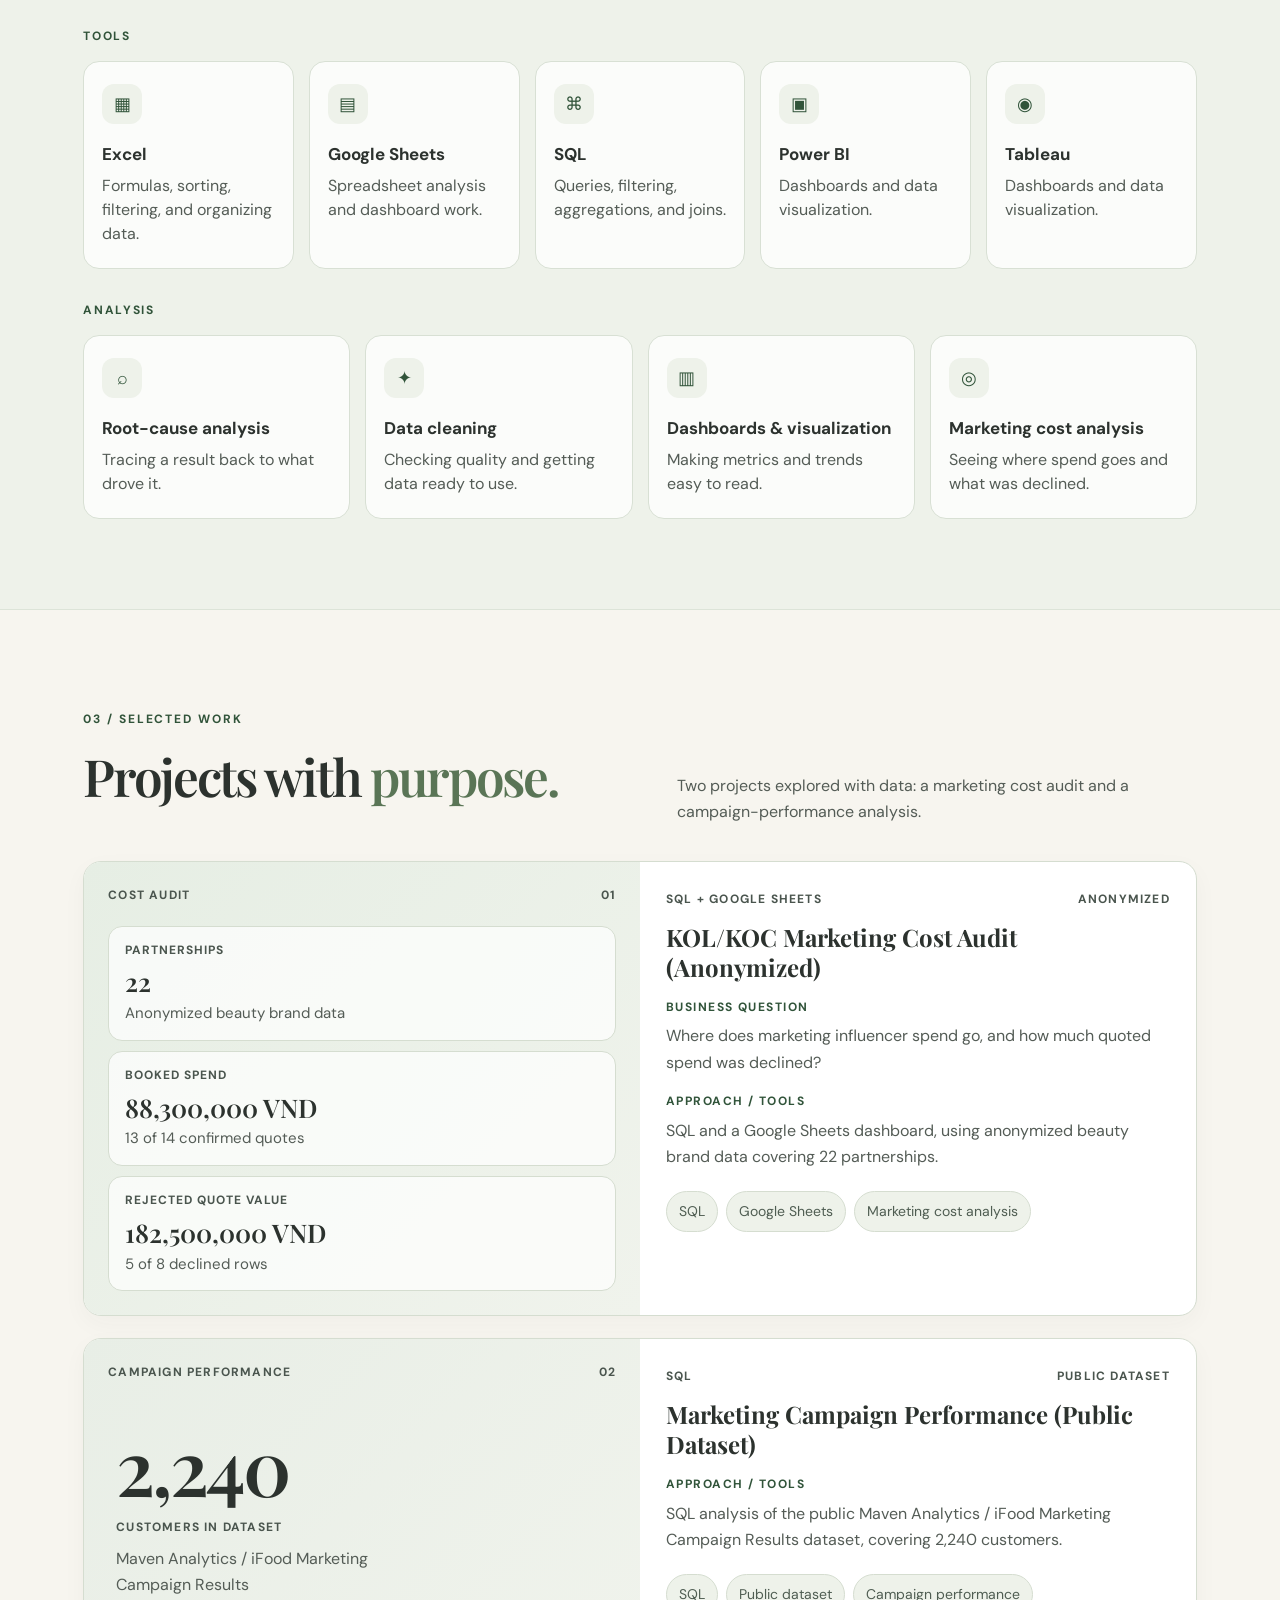
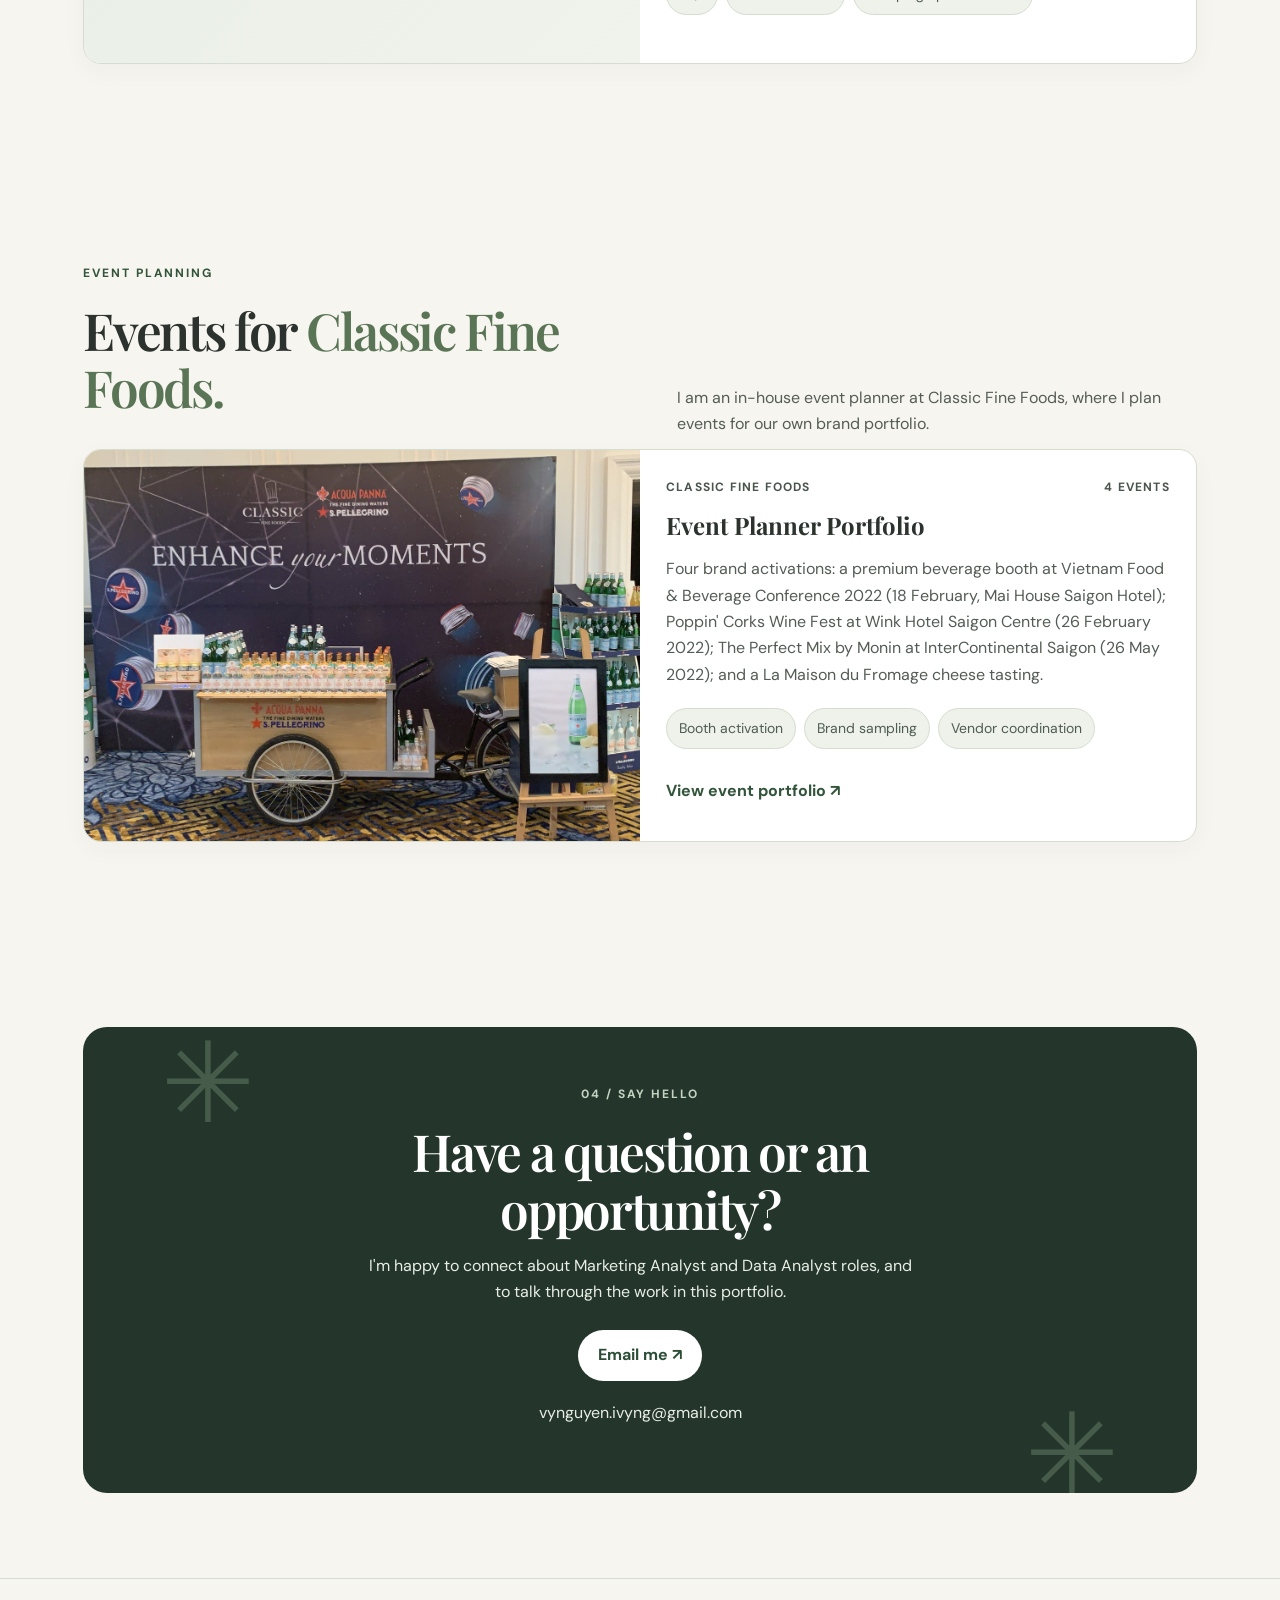
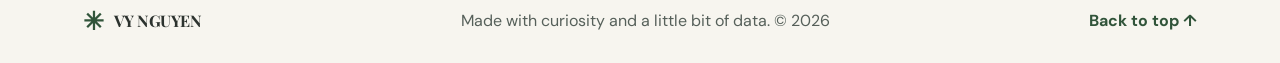
==== commit 76299b75: "Redesign the homepage in the approved sage and cream layout. Port the mockup into index.html, script" ====
--- a/index.html
+++ b/index.html
@@ -3,30 +3,31 @@
 <head>
   <meta charset="utf-8">
   <meta name="viewport" content="width=device-width, initial-scale=1">
-  <meta name="description" content="Portfolio of event planning and data analysis work by Vy Nguyen.">
-  <title>VY NGUYEN | Portfolio</title>
+  <meta name="description" content="Portfolio of marketing and data analysis work by Vy Nguyen.">
+  <title>VY NGUYEN | Marketing &amp; Data Analyst</title>
+  <link rel="icon" href="data:,">
   <link rel="stylesheet" href="style.css">
 </head>
-<body>
+<body class="home">
+  <a class="skip-link" href="#main">Skip to content</a>
   <header class="site-header">
     <a class="brand" href="#home" aria-label="Home"><span class="brand-mark">✳</span> VY NGUYEN</a>
-    <button class="menu-toggle" aria-label="Toggle navigation" aria-expanded="false">☰</button>
+    <button class="menu-toggle" type="button" aria-label="Toggle navigation" aria-expanded="false">☰</button>
     <nav class="nav" aria-label="Main navigation">
       <a href="#about">About</a>
       <a href="#skills">Skills</a>
+      <a href="#projects">Projects</a>
       <a href="events.html">Event Planning</a>
-      <a href="#projects">Projects</a>
-      <a href="#resume">Resume</a>
       <a class="nav-contact" href="#contact">Contact ↗</a>
     </nav>
   </header>
 
-  <main>
+  <main id="main">
     <section class="hero section" id="home">
       <div class="hero-copy">
-        <p class="eyebrow"><span class="eyebrow-dot"></span> ASPIRING DATA ANALYST</p>
+        <p class="eyebrow"><span class="eyebrow-dot"></span> Marketing &amp; Data Analyst</p>
         <h1>Turning data into <span>clear decisions.</span></h1>
-        <p class="hero-description">Hi, I'm <strong>VY NGUYEN</strong> — an aspiring Data Analyst who enjoys finding patterns, solving business problems, and turning numbers into useful stories.</p>
+        <p class="hero-description">Hi, I'm <strong>VY NGUYEN</strong> — a Marketing &amp; Data Analyst who enjoys finding patterns, solving business problems, and turning numbers into useful stories.</p>
         <div class="hero-actions">
           <a class="button button-primary" href="#projects">Explore my projects <span>↓</span></a>
           <a class="text-link" href="events.html">Event planning work ↗</a>
@@ -34,16 +35,16 @@
         </div>
         <div class="hero-note"><span class="sparkle">✦</span> Curious mind. Thoughtful analysis. Practical insights.</div>
       </div>
-      <div class="hero-art" aria-label="Decorative data illustration">
+      <div class="hero-art" aria-hidden="true">
         <div class="art-orbit orbit-one"></div>
         <div class="art-orbit orbit-two"></div>
         <div class="art-card">
-          <div class="art-card-top"><span>INSIGHT SNAPSHOT</span><span class="live-dot"></span></div>
-          <div class="mini-kpi"><span>Revenue trend</span><strong>↗</strong></div>
-          <div class="chart-bars" aria-hidden="true">
-            <i style="height:34%"></i><i style="height:49%"></i><i style="height:43%"></i><i style="height:67%"></i><i style="height:58%"></i><i style="height:82%"></i><i style="height:100%"></i>
-          </div>
-          <div class="chart-labels"><span>JAN</span><span>MAR</span><span>MAY</span><span>JUL</span></div>
+          <div class="art-card-top"><span>Work snapshot</span><span class="live-dot"></span></div>
+          <div class="mini-kpi"><span>Selected projects</span><strong>2</strong></div>
+          <ul class="snapshot-list">
+            <li>KOL/KOC cost audit <span>SQL · Sheets</span></li>
+            <li>Campaign performance <span>SQL</span></li>
+          </ul>
           <div class="art-footer"><span class="tiny-icon">✦</span> Patterns become possibilities.</div>
         </div>
         <div class="floating-note note-top">data → insight</div>
@@ -52,18 +53,23 @@
       </div>
     </section>
 
-    <section class="trust-strip">
-      <span>MY TOOLKIT</span><b>Excel</b><i></i><b>SQL</b><i></i><b>Google Sheets</b>
+    <section class="trust-strip" aria-label="Toolkit">
+      <span>MY TOOLKIT</span>
+      <b>Excel</b><i></i>
+      <b>Google Sheets</b><i></i>
+      <b>SQL</b><i></i>
+      <b>Power BI</b><i></i>
+      <b>Tableau</b>
     </section>
 
     <section class="section content-section" id="about">
       <div class="section-heading">
-        <p class="eyebrow">01 / A LITTLE ABOUT ME</p>
+        <p class="eyebrow">01 / A little about me</p>
         <h2>Good analysis starts<br>with a <span>good question.</span></h2>
       </div>
       <div class="about-content">
-        <p>I'm building my skills in data analysis and working toward a career where I can help teams make better-informed decisions. I like breaking complex questions into manageable steps, checking the quality of the data, and explaining what the results mean in plain language.</p>
-        <p>This portfolio documents my learning through practical projects. Each project includes the business question, the approach, key findings, and recommendations. As I grow, I'll add more work in SQL, spreadsheets, and dashboards.</p>
+        <p>I studied a Bachelor of Commerce in Finance &amp; Marketing at Curtin University, and previously worked as a marketing analyst. I'm building a body of work at the intersection of marketing and data — helping teams see where spend goes, what a campaign delivered, and what to do next.</p>
+        <p>I like breaking complex questions into manageable steps, checking the quality of the data, and explaining what the results mean in plain language. Each project here includes the approach, the key numbers, and what they show.</p>
         <div class="about-tags"><span>Detail-oriented</span><span>Curious</span><span>Business-focused</span></div>
       </div>
     </section>
@@ -71,108 +77,178 @@
     <section class="skills-section" id="skills">
       <div class="section content-section">
         <div class="section-heading">
-          <p class="eyebrow">02 / MY TOOLKIT</p>
-          <h2>Skills I'm <span>building.</span></h2>
-          <p class="section-intro">A growing set of tools for exploring data, finding patterns, and communicating results.</p>
-        </div>
-        <div class="skill-grid">   <article class="skill-card">     <div class="skill-icon">▦</div>     <h3>Excel</h3>     <p>Basic formulas, sorting, filtering, and data organization</p>     <div class="skill-status"><span></span> Learning & practicing</div>   </article>    <article class="skill-card">     <div class="skill-icon">⌘</div>     <h3>SQL</h3>     <p>Learning basic queries and data filtering</p>     <div class="skill-status"><span></span> Learning & practicing</div>   </article>    <article class="skill-card">     <div class="skill-icon">▤</div>     <h3>Google Sheets</h3>     <p>Basic formulas, sorting, filtering, and organizing data</p>     <div class="skill-status"><span></span> Learning & practicing</div>   </article> </div>
-          <article class="skill-card"><div class="skill-icon">▦</div><h3>Spreadsheets</h3><p>Excel / Google Sheets</p><div class="skill-status"><span></span> Learning & practicing</div></article>
-          <article class="skill-card"><div class="skill-icon">⌘</div><h3>SQL</h3><p>Filtering, aggregations, joins</p><div class="skill-status"><span></span> Learning & practicing</div></article>
-          <article class="skill-card"><div class="skill-icon">▥</div><h3>Visualization</h3><p>Charts, dashboards, storytelling</p><div class="skill-status"><span></span> Learning & practicing</div></article>
-          <article class="skill-card"><div class="skill-icon">◉</div><h3>Analysis</h3><p>Data quality, trends, insights</p><div class="skill-status"><span></span> Learning & practicing</div></article>
-        </div>
-        <p class="small-note">Tip: Update these labels as your skills progress. Only list tools and techniques you can confidently discuss in an interview.</p>
-      </div>
-    </section>
-
+          <p class="eyebrow">02 / My toolkit</p>
+          <h2>Skills I use to <span>get to the answer.</span></h2>
+          <p class="section-intro">Tools and methods I use to clean data, find patterns, and communicate results clearly.</p>
+        </div>
+
+        <div class="skill-group">
+          <h3 class="skill-group-label">Tools</h3>
+          <div class="skill-grid">
+            <article class="skill-card">
+              <div class="skill-icon" aria-hidden="true">▦</div>
+              <h3>Excel</h3>
+              <p>Formulas, sorting, filtering, and organizing data.</p>
+            </article>
+            <article class="skill-card">
+              <div class="skill-icon" aria-hidden="true">▤</div>
+              <h3>Google Sheets</h3>
+              <p>Spreadsheet analysis and dashboard work.</p>
+            </article>
+            <article class="skill-card">
+              <div class="skill-icon" aria-hidden="true">⌘</div>
+              <h3>SQL</h3>
+              <p>Queries, filtering, aggregations, and joins.</p>
+            </article>
+            <article class="skill-card">
+              <div class="skill-icon" aria-hidden="true">▣</div>
+              <h3>Power BI</h3>
+              <p>Dashboards and data visualization.</p>
+            </article>
+            <article class="skill-card">
+              <div class="skill-icon" aria-hidden="true">◉</div>
+              <h3>Tableau</h3>
+              <p>Dashboards and data visualization.</p>
+            </article>
+          </div>
+        </div>
+
+        <div class="skill-group">
+          <h3 class="skill-group-label">Analysis</h3>
+          <div class="skill-grid methods">
+            <article class="skill-card">
+              <div class="skill-icon" aria-hidden="true">⌕</div>
+              <h3>Root-cause analysis</h3>
+              <p>Tracing a result back to what drove it.</p>
+            </article>
+            <article class="skill-card">
+              <div class="skill-icon" aria-hidden="true">✦</div>
+              <h3>Data cleaning</h3>
+              <p>Checking quality and getting data ready to use.</p>
+            </article>
+            <article class="skill-card">
+              <div class="skill-icon" aria-hidden="true">▥</div>
+              <h3>Dashboards &amp; visualization</h3>
+              <p>Making metrics and trends easy to read.</p>
+            </article>
+            <article class="skill-card">
+              <div class="skill-icon" aria-hidden="true">◎</div>
+              <h3>Marketing cost analysis</h3>
+              <p>Seeing where spend goes and what was declined.</p>
+            </article>
+          </div>
+        </div>
+      </div>
+    </section>
+
+    <section class="section content-section" id="projects">
+      <div class="section-heading project-heading">
+        <div>
+          <p class="eyebrow">03 / Selected work</p>
+          <h2>Projects with <span>purpose.</span></h2>
+        </div>
+        <p class="section-intro">Two projects explored with data: a marketing cost audit and a campaign-performance analysis.</p>
+      </div>
+
+      <div class="project-stack">
+        <article class="project-card">
+          <div class="project-visual visual-audit">
+            <div class="visual-top"><span>Cost audit</span><span>01</span></div>
+            <div class="kpi-grid">
+              <div class="kpi-tile">
+                <span>Partnerships</span>
+                <strong>22</strong>
+                <em>Anonymized beauty brand data</em>
+              </div>
+              <div class="kpi-tile">
+                <span>Booked spend</span>
+                <strong>88,300,000 VND</strong>
+                <em>13 of 14 confirmed quotes</em>
+              </div>
+              <div class="kpi-tile">
+                <span>Rejected quote value</span>
+                <strong>182,500,000 VND</strong>
+                <em>5 of 8 declined rows</em>
+              </div>
+            </div>
+          </div>
+          <div class="project-info">
+            <div class="project-meta"><span>SQL + Google Sheets</span><span>Anonymized</span></div>
+            <h3>KOL/KOC Marketing Cost Audit (Anonymized)</h3>
+            <div class="project-block">
+              <h4>Business question</h4>
+              <p>Where does marketing influencer spend go, and how much quoted spend was declined?</p>
+            </div>
+            <div class="project-block">
+              <h4>Approach / tools</h4>
+              <p>SQL and a Google Sheets dashboard, using anonymized beauty brand data covering 22 partnerships.</p>
+            </div>
+            <div class="tag-row"><span>SQL</span><span>Google Sheets</span><span>Marketing cost analysis</span></div>
+          </div>
+        </article>
+
+        <article class="project-card">
+          <div class="project-visual visual-campaign">
+            <div class="visual-top"><span>Campaign performance</span><span>02</span></div>
+            <div class="visual-hero-number">
+              <strong>2,240</strong>
+              <span>Customers in dataset</span>
+              <em>Maven Analytics / iFood Marketing Campaign Results</em>
+            </div>
+          </div>
+          <div class="project-info">
+            <div class="project-meta"><span>SQL</span><span>Public dataset</span></div>
+            <h3>Marketing Campaign Performance (Public Dataset)</h3>
+            <div class="project-block">
+              <h4>Approach / tools</h4>
+              <p>SQL analysis of the public Maven Analytics / iFood Marketing Campaign Results dataset, covering 2,240 customers.</p>
+            </div>
+            <div class="tag-row"><span>SQL</span><span>Public dataset</span><span>Campaign performance</span></div>
+          </div>
+        </article>
+      </div>
+    </section>
 
     <section class="section content-section" id="event-planning">
       <div class="section-heading project-heading">
         <div>
-          <p class="eyebrow">EVENT PLANNING</p>
+          <p class="eyebrow">Event planning</p>
           <h2>Events for <span>Classic Fine Foods.</span></h2>
         </div>
         <p class="section-intro">I am an in-house event planner at Classic Fine Foods, where I plan events for our own brand portfolio.</p>
       </div>
       <div class="workstream-wrap">
-        <article class="project-card project-featured">
+        <article class="project-card">
           <div class="project-visual visual-events">
             <img src="assets/events/event1-hero.svg" alt="Classic Fine Foods booth with the Enhance your Moments backdrop at Vietnam Food &amp; Beverage Conference 2022">
           </div>
           <div class="project-info">
-            <div class="project-meta"><span>CLASSIC FINE FOODS</span><span>4 EVENTS</span></div>
+            <div class="project-meta"><span>Classic Fine Foods</span><span>4 events</span></div>
             <h3>Event Planner Portfolio</h3>
-            <p>Four brand activations: a premium beverage booth at Vietnam Food &amp; Beverage Conference 2022 (18 February, Mai House Saigon Hotel); Poppin' Corks Wine Fest at Wink Hotel Saigon Centre (26 February 2022); The Perfect Mix by Monin at InterContinental Saigon (26 May 2022); and a La Maison du Fromage cheese tasting.</p>
+            <p class="project-lead">Four brand activations: a premium beverage booth at Vietnam Food &amp; Beverage Conference 2022 (18 February, Mai House Saigon Hotel); Poppin' Corks Wine Fest at Wink Hotel Saigon Centre (26 February 2022); The Perfect Mix by Monin at InterContinental Saigon (26 May 2022); and a La Maison du Fromage cheese tasting.</p>
             <div class="tag-row"><span>Booth activation</span><span>Brand sampling</span><span>Vendor coordination</span></div>
             <a class="project-link" href="events.html">View event portfolio ↗</a>
-            <a class="project-link" href="events.html#collateral">Design &amp; print collateral ↗</a>
           </div>
         </article>
-      </div>
-    </section>
-
-    <section class="section content-section" id="projects">
-      <div class="section-heading project-heading">
-        <div><p class="eyebrow">03 / SELECTED WORK</p><h2>Projects with <span>purpose.</span></h2></div>
-        <p class="section-intro">A few business questions, explored with data. Project details and links will be added as the work is completed.</p>
-      </div>
-      <div class="project-grid">
-        <article class="project-card project-featured">
-          <div class="project-visual visual-sales">
-            <div class="visual-top"><span>SALES OVERVIEW</span><span>01</span></div>
-            <div class="visual-number">$— <small>Revenue</small></div>
-            <div class="visual-chart"><i style="height:28%"></i><i style="height:42%"></i><i style="height:37%"></i><i style="height:61%"></i><i style="height:52%"></i><i style="height:76%"></i><i style="height:92%"></i><i style="height:100%"></i></div>
-            <div class="visual-caption">Replace with your real analysis</div>
-          </div>
-          <div class="project-info"><div class="project-meta"><span>SPREADSHEETS</span><span>PROJECT 01</span></div><h3><h3>Retail Sales Performance</h3></h3><p>Explore sales and profit by product, category, region, and time. Identify top performers and turn findings into practical recommendations.</p><div class="tag-row"><span>Data cleaning</span><span>Pivot tables</span><span>Charts</span></div><a class="project-link" href="#contact">Project write-up coming soon ↗</a></div>
-        </article>
-        <article class="project-card">
-          <div class="project-visual visual-sql">
-            <div class="sql-window"><div class="window-dots">● ● ●</div><code><span>SELECT</span> category,<br>&nbsp; SUM(sales)<br><span>FROM</span> orders<br><span>GROUP BY</span> category;</code></div>
-          </div>
-          <div class="project-info"><div class="project-meta"><span>SQL</span><span>PROJECT 02</span></div><h3>Customer & Order Analysis</h3><p>Use SQL to explore purchase patterns, customer activity, and product performance.</p><div class="tag-row"><span>GROUP BY</span><span>JOIN</span><span>Aggregations</span></div><a class="project-link" href="#contact">Project write-up coming soon ↗</a></div>
-        </article>
-        <article class="project-card">
-          <div class="project-visual visual-dashboard">
-            <div class="dash-panel"><div class="dash-line"></div><div class="dash-metrics"><span></span><span></span><span></span></div><div class="dash-graph"><i></i><i></i><i></i><i></i><i></i><i></i></div></div>
-          </div>
-          <div class="project-info"><div class="project-meta"><span>DATA STORYTELLING</span><span>PROJECT 03</span></div><h3>Interactive Sales Dashboard</h3><p>Design a dashboard that makes key metrics and business trends easy to understand at a glance.</p><div class="tag-row"><span>KPIs</span><span>Visualization</span><span>Insights</span></div><a class="project-link" href="#contact">Project write-up coming soon ↗</a></div>
-        </article>
-      </div>
-      <p class="small-note">These are project placeholders, not completed work. Replace the descriptions and visuals with your actual results before sharing this site with employers.</p>
-    </section>
-
-    <section class="resume-section" id="resume">
-      <div class="section resume-inner">
-        <div><p class="eyebrow">04 / EXPERIENCE & LEARNING</p><h2>Building skills.<br><span>Creating momentum.</span></h2><p>My resume will include relevant experience, education, technical skills, and completed data projects.</p></div>
-        <div class="resume-card"><div class="resume-file">PDF</div><div><strong>VY NGUYEN — Resume</strong><p>Add your resume PDF to this website folder, then update the button link in index.html.</p><a class="button button-primary button-small" href="#contact">Resume coming soon ↗</a></div></div>
       </div>
     </section>
 
     <section class="section contact-section" id="contact">
       <div class="contact-panel">
-        <p class="eyebrow">05 / SAY HELLO</p>
+        <p class="eyebrow">04 / Say hello</p>
         <h2>Have a question or an opportunity?</h2>
-        <p>I'm happy to connect with people working in data, learn from feedback, and discuss entry-level opportunities.</p>
-        <a class="button button-light" href="mailto:your.email@example.com">Email me ↗</a>
-        <div class="contact-links"><a href="https://www.linkedin.com/" target="_blank" rel="noreferrer">LinkedIn ↗</a><a href="https://github.com/" target="_blank" rel="noreferrer">GitHub ↗</a></div>
+        <p>I'm happy to connect about Marketing Analyst and Data Analyst roles, and to talk through the work in this portfolio.</p>
+        <a class="button button-light" href="mailto:vynguyen.ivyng@gmail.com">Email me ↗</a>
+        <a class="contact-email" href="mailto:vynguyen.ivyng@gmail.com">vynguyen.ivyng@gmail.com</a>
       </div>
     </section>
   </main>
 
-  <footer class="site-footer"><a class="brand" href="#home"><span class="brand-mark">✳</span> VY NGUYEN</a><span>Made with curiosity and a little bit of data. © <span id="year"></span></span><a href="#home">Back to top ↑</a></footer>
-  <script>
-    const menuButton = document.querySelector('.menu-toggle');
-    const nav = document.querySelector('.nav');
-    menuButton.addEventListener('click', () => {
-      const open = nav.classList.toggle('nav-open');
-      menuButton.setAttribute('aria-expanded', String(open));
-    });
-    nav.querySelectorAll('a').forEach(link => link.addEventListener('click', () => {
-      nav.classList.remove('nav-open');
-      menuButton.setAttribute('aria-expanded', 'false');
-    }));
-    document.getElementById('year').textContent = new Date().getFullYear();
-  </script>
+  <footer class="site-footer">
+    <a class="brand" href="#home"><span class="brand-mark">✳</span> VY NGUYEN</a>
+    <span>Made with curiosity and a little bit of data. © <span id="year">2026</span></span>
+    <a href="#home">Back to top ↑</a>
+  </footer>
+  <script src="script.js"></script>
 </body>
 </html>
--- a/style.css
+++ b/style.css
@@ -427,3 +427,1107 @@
   .collateral-gallery figure.wide { grid-column: auto; }
   .collateral-gallery img, .collateral-gallery figure.wide img { max-height: 360px; }
 }
+/* ==========================================================================
+   Homepage redesign (sage + cream)
+   Scoped to body.home so events.html keeps its existing styles.
+   Tokens and layout match the approved mockup. Legacy pink tokens above
+   stay in place for the events page.
+   ========================================================================== */
+
+body.home {
+  --ink: #2c322e;
+  --muted: #545c56;
+  --sage: #9aaf96;
+  --sage-accent: #5a7556;
+  --sage-text: #31543a;
+  --sage-pale: #eef2ea;
+  --sage-soft: #e4ebe0;
+  --cream: #f7f5ef;
+  --line: #d5ddd0;
+  --white: #ffffff;
+  --skills-bg: #eef2ea;
+  --strip-bg: #f0f2eb;
+  --contact: #24362b;
+  --contact-text: #e8eee6;
+  --contact-eyebrow: #c5d4c2;
+  --footer: #56605a;
+  --shadow: 0 18px 55px rgba(44, 50, 46, .09);
+  --space-1: 4px;
+  --space-2: 8px;
+  --space-3: 12px;
+  --space-4: 16px;
+  --space-5: 20px;
+  --space-6: 24px;
+  --space-7: 32px;
+  --space-8: 48px;
+  --space-9: 80px;
+  --space-10: 100px;
+}
+
+body.home * {
+  box-sizing: border-box;
+}
+
+html:has(body.home) {
+  scroll-behavior: smooth;
+  scroll-padding-top: 86px;
+  overflow-x: hidden;
+}
+
+body.home {
+  margin: 0;
+  overflow-x: hidden;
+  background: var(--cream);
+  color: var(--ink);
+  font-family: "DM Sans", sans-serif;
+  font-size: 16px;
+  line-height: 1.65;
+}
+
+body.home a {
+  color: inherit;
+  text-decoration: none;
+}
+
+body.home :focus-visible {
+  outline: 2px solid var(--sage-text);
+  outline-offset: 3px;
+}
+
+body.home .skip-link {
+  position: absolute;
+  left: 12px;
+  top: -80px;
+  z-index: 40;
+  padding: 10px 16px;
+  border-radius: 999px;
+  background: var(--sage-text);
+  color: var(--white);
+  font-weight: 700;
+}
+
+body.home .skip-link:focus {
+  top: 12px;
+}
+
+body.home .site-header {
+  height: 78px;
+  padding: 0 max(6.5vw, 24px);
+  display: flex;
+  align-items: center;
+  justify-content: space-between;
+  position: sticky;
+  top: 0;
+  z-index: 20;
+  background: rgba(247, 245, 239, .92);
+  border-bottom: 1px solid rgba(213, 221, 208, .8);
+  backdrop-filter: blur(14px);
+}
+
+body.home .brand {
+  display: inline-flex;
+  align-items: center;
+  min-height: 44px;
+  gap: 10px;
+  font-family: "Playfair Display", Georgia, serif;
+  font-size: 1.2rem;
+  font-weight: 700;
+  letter-spacing: -.03em;
+}
+
+body.home .brand-mark {
+  color: var(--sage-text);
+  font-size: 1.55rem;
+}
+
+body.home .nav {
+  display: flex;
+  align-items: center;
+  gap: clamp(8px, 2vw, 28px);
+  color: var(--muted);
+  font-size: 1rem;
+}
+
+body.home .nav a {
+  display: inline-flex;
+  align-items: center;
+  min-height: 44px;
+  padding: 8px 6px;
+  font-size: 1rem;
+}
+
+body.home .nav a:hover, body.home .text-link:hover, body.home .project-link:hover {
+  color: var(--sage-text);
+}
+
+body.home .nav-contact {
+  padding: 0 16px;
+  border: 1px solid var(--sage);
+  border-radius: 999px;
+  color: var(--sage-text);
+  font-weight: 600;
+}
+
+body.home .menu-toggle {
+  display: none;
+  width: 44px;
+  height: 44px;
+  border: 0;
+  background: transparent;
+  font-size: 1.5rem;
+  color: var(--ink);
+  cursor: pointer;
+}
+
+body.home .section {
+  width: min(1120px, 87%);
+  margin: 0 auto;
+}
+
+body.home .hero {
+  min-height: 590px;
+  padding-top: 85px;
+  padding-bottom: 76px;
+  display: grid;
+  grid-template-columns: 1.08fr .92fr;
+  align-items: center;
+  gap: 48px;
+  position: relative;
+}
+
+body.home .hero::before {
+  content: "";
+  position: absolute;
+  inset: 25px -8vw 0;
+  z-index: -1;
+  background-image: radial-gradient(#d0d9cb 1.15px, transparent 1.15px);
+  background-size: 23px 23px;
+  opacity: .55;
+  mask-image: linear-gradient(to bottom, black, transparent 92%);
+}
+
+body.home .eyebrow {
+  margin: 0 0 18px;
+  color: var(--sage-text);
+  font-size: .75rem;
+  font-weight: 700;
+  letter-spacing: .16em;
+  text-transform: uppercase;
+}
+
+body.home .eyebrow-dot {
+  display: inline-block;
+  width: 7px;
+  height: 7px;
+  margin-right: 7px;
+  border-radius: 50%;
+  background: var(--sage);
+  box-shadow: 0 0 0 4px #e4ebe0;
+}
+
+body.home h1, body.home h2, body.home h3, body.home p {
+  margin-top: 0;
+}
+
+body.home h1, body.home h2 {
+  font-family: "Playfair Display", Georgia, serif;
+  font-weight: 600;
+  letter-spacing: -.045em;
+  line-height: 1.13;
+}
+
+body.home h1 {
+  max-width: 650px;
+  margin-bottom: 23px;
+  font-size: clamp(3rem, 6.2vw, 5.5rem);
+}
+
+body.home h1 span, body.home h2 span {
+  color: var(--sage-accent);
+}
+
+body.home .hero-description {
+  max-width: 570px;
+  color: var(--muted);
+  font-size: 1.0625rem;
+  line-height: 1.9;
+}
+
+body.home .hero-description strong {
+  color: var(--ink);
+}
+
+body.home .hero-actions {
+  display: flex;
+  align-items: center;
+  flex-wrap: wrap;
+  gap: 16px 25px;
+  margin-top: 28px;
+}
+
+body.home .button {
+  min-height: 48px;
+  min-width: 48px;
+  padding: 12px 20px;
+  display: inline-flex;
+  align-items: center;
+  justify-content: center;
+  gap: 12px;
+  border-radius: 999px;
+  font-size: 1rem;
+  font-weight: 700;
+  transition: transform .2s, box-shadow .2s;
+}
+
+body.home .button:hover {
+  transform: translateY(-2px);
+  box-shadow: 0 9px 22px rgba(49, 84, 58, .22);
+}
+
+body.home .button-primary {
+  background: var(--sage-text);
+  color: var(--white);
+}
+
+body.home .text-link {
+  font-size: 1rem;
+  font-weight: 700;
+  min-height: 44px;
+  display: inline-flex;
+  align-items: center;
+}
+
+body.home .hero-note {
+  margin-top: 35px;
+  color: var(--muted);
+  font-size: 1rem;
+}
+
+body.home .sparkle {
+  color: var(--sage-text);
+  margin-right: 8px;
+}
+
+body.home .hero-art {
+  min-height: 390px;
+  position: relative;
+  display: grid;
+  place-items: center;
+}
+
+body.home .art-card {
+  width: min(100%, 360px);
+  padding: 24px;
+  position: relative;
+  z-index: 2;
+  background: rgba(255, 255, 255, .93);
+  border: 1px solid #d8e0d4;
+  border-radius: 22px;
+  box-shadow: var(--shadow);
+  transform: rotate(2deg);
+}
+
+body.home .art-card-top, body.home .art-footer {
+  display: flex;
+  align-items: center;
+  justify-content: space-between;
+}
+
+body.home .art-card-top {
+  font-size: .75rem;
+  font-weight: 700;
+  letter-spacing: .13em;
+  color: var(--muted);
+  text-transform: uppercase;
+}
+
+body.home .live-dot {
+  width: 8px;
+  height: 8px;
+  border-radius: 50%;
+  background: #3f6f4d;
+  box-shadow: 0 0 0 4px #e3efe6;
+}
+
+body.home .mini-kpi {
+  display: flex;
+  align-items: baseline;
+  justify-content: space-between;
+  margin-top: 22px;
+  font-size: 1rem;
+  color: var(--muted);
+}
+
+body.home .mini-kpi strong {
+  color: var(--ink);
+  font-family: "Playfair Display", serif;
+  font-size: 1.7rem;
+}
+
+body.home .snapshot-list {
+  margin: 18px 0 0;
+  padding: 0;
+  list-style: none;
+}
+
+body.home .snapshot-list li {
+  display: flex;
+  align-items: baseline;
+  justify-content: space-between;
+  gap: 8px 12px;
+  padding: 10px 0;
+  border-bottom: 1px solid var(--line);
+  color: var(--ink);
+  font-size: 1rem;
+}
+
+body.home .snapshot-list li span {
+  color: var(--muted);
+  font-size: .9375rem;
+  white-space: nowrap;
+}
+
+body.home .art-footer {
+  margin-top: 20px;
+  justify-content: flex-start;
+  gap: 9px;
+  font-size: .9375rem;
+  color: var(--muted);
+}
+
+body.home .tiny-icon {
+  color: var(--sage-text);
+}
+
+body.home .art-orbit {
+  position: absolute;
+  border: 1px solid #c5d1c0;
+  border-radius: 50%;
+}
+
+body.home .orbit-one {
+  width: 360px;
+  height: 360px;
+  transform: rotate(-25deg) scaleY(.68);
+}
+
+body.home .orbit-two {
+  width: 430px;
+  height: 430px;
+  transform: rotate(30deg) scaleY(.65);
+  border-style: dashed;
+  opacity: .7;
+}
+
+body.home .floating-note {
+  position: absolute;
+  z-index: 3;
+  padding: 10px 14px;
+  border: 1px solid var(--line);
+  border-radius: 12px;
+  background: white;
+  box-shadow: var(--shadow);
+  color: var(--muted);
+  font-size: .875rem;
+}
+
+body.home .note-top {
+  top: 37px;
+  right: -3px;
+  transform: rotate(5deg);
+}
+
+body.home .note-bottom {
+  bottom: 38px;
+  left: -8px;
+  transform: rotate(-5deg);
+}
+
+body.home .note-bottom span {
+  color: #3f6f4d;
+  font-size: .6rem;
+  margin-right: 6px;
+}
+
+body.home .decor {
+  position: absolute;
+  color: #b0c1aa;
+}
+
+body.home .decor-star {
+  top: 47px;
+  left: 4%;
+  font-size: 2rem;
+}
+
+body.home .decor-dot {
+  right: 0;
+  bottom: 18px;
+  font-size: 1.7rem;
+  letter-spacing: .25em;
+}
+
+body.home .trust-strip {
+  min-height: 82px;
+  padding: 20px 7%;
+  display: flex;
+  align-items: center;
+  justify-content: center;
+  gap: clamp(14px, 3vw, 32px);
+  flex-wrap: wrap;
+  border-top: 1px solid var(--line);
+  border-bottom: 1px solid var(--line);
+  background: var(--strip-bg);
+  color: var(--footer);
+}
+
+body.home .trust-strip > span {
+  font-size: .75rem;
+  font-weight: 700;
+  letter-spacing: .15em;
+}
+
+body.home .trust-strip b {
+  color: var(--ink);
+  font-size: 1rem;
+  font-weight: 600;
+}
+
+body.home .trust-strip i {
+  width: 4px;
+  height: 4px;
+  border-radius: 50%;
+  background: var(--sage);
+}
+
+body.home .content-section {
+  padding-top: var(--space-10);
+  padding-bottom: var(--space-10);
+}
+
+body.home #about {
+  display: grid;
+  grid-template-columns: .9fr 1.1fr;
+  gap: 80px;
+  align-items: start;
+}
+
+body.home .section-heading h2 {
+  margin-bottom: 20px;
+  font-size: clamp(2.3rem, 4vw, 3.6rem);
+}
+
+body.home .about-content {
+  padding-top: 42px;
+  color: var(--muted);
+  font-size: 1rem;
+}
+
+body.home .about-content p {
+  margin-bottom: 20px;
+}
+
+body.home .about-tags, body.home .tag-row {
+  display: flex;
+  flex-wrap: wrap;
+  gap: 8px;
+}
+
+body.home .about-tags span, body.home .tag-row span {
+  padding: 8px 12px;
+  border: 1px solid var(--line);
+  border-radius: 999px;
+  background: #eef2ea;
+  color: #4f5d52;
+  font-size: .875rem;
+}
+
+body.home .skills-section {
+  background: var(--skills-bg);
+  border-top: 1px solid #dce4d8;
+  border-bottom: 1px solid #dce4d8;
+}
+
+body.home .skills-section .content-section {
+  padding-top: 90px;
+  padding-bottom: 90px;
+}
+
+body.home .section-intro {
+  max-width: 520px;
+  color: var(--muted);
+  font-size: 1rem;
+}
+
+body.home .skill-group {
+  margin-top: 36px;
+}
+
+body.home .skill-group + .skill-group {
+  margin-top: 32px;
+}
+
+body.home .skill-group-label {
+  margin: 0 0 14px;
+  color: var(--sage-text);
+  font-size: .75rem;
+  font-weight: 700;
+  letter-spacing: .14em;
+  text-transform: uppercase;
+}
+
+body.home .skill-grid {
+  display: grid;
+  grid-template-columns: repeat(5, 1fr);
+  gap: 15px;
+  margin-top: 0;
+}
+
+body.home .skill-grid.methods {
+  grid-template-columns: repeat(4, 1fr);
+}
+
+body.home .skill-card {
+  padding: 22px 18px;
+  border: 1px solid #d8e0d4;
+  border-radius: 16px;
+  background: rgba(255, 255, 255, .75);
+}
+
+body.home .skill-icon {
+  width: 40px;
+  height: 40px;
+  display: grid;
+  place-items: center;
+  margin-bottom: 16px;
+  border-radius: 12px;
+  background: var(--sage-pale);
+  color: var(--sage-text);
+  font-size: 1.15rem;
+}
+
+body.home .skill-card h3 {
+  margin-bottom: 6px;
+  font-size: 1.0625rem;
+}
+
+body.home .skill-card p {
+  margin: 0;
+  color: var(--muted);
+  font-size: 1rem;
+  line-height: 1.5;
+}
+
+body.home .project-heading {
+  display: flex;
+  align-items: end;
+  justify-content: space-between;
+  gap: 35px;
+}
+
+body.home .project-heading .section-intro {
+  margin-bottom: 0;
+}
+
+body.home .project-stack {
+  display: grid;
+  gap: 22px;
+  margin-top: 35px;
+}
+
+body.home .project-card {
+  overflow: hidden;
+  border: 1px solid var(--line);
+  border-radius: 18px;
+  background: white;
+  box-shadow: 0 8px 25px rgba(44, 50, 46, .035);
+  transition: transform .2s, box-shadow .2s;
+  display: grid;
+  grid-template-columns: 1fr 1fr;
+}
+
+body.home .project-card:hover {
+  transform: translateY(-4px);
+  box-shadow: var(--shadow);
+}
+
+body.home .project-visual {
+  min-height: 280px;
+  padding: 24px;
+  position: relative;
+  overflow: hidden;
+  display: flex;
+  flex-direction: column;
+}
+
+body.home .visual-audit {
+  background: linear-gradient(135deg, #e6eee4, #f0f3ec);
+}
+
+body.home .visual-campaign {
+  background: linear-gradient(135deg, #e8eee6, #f0f3ec);
+}
+
+body.home .visual-top, body.home .project-meta {
+  display: flex;
+  justify-content: space-between;
+  gap: 12px;
+  color: #4a554e;
+  font-size: .75rem;
+  font-weight: 700;
+  letter-spacing: .1em;
+  text-transform: uppercase;
+}
+
+body.home .kpi-grid {
+  display: grid;
+  grid-template-columns: 1fr;
+  gap: 10px;
+  margin-top: 20px;
+}
+
+body.home .kpi-grid.cols-2 {
+  grid-template-columns: 1fr 1fr;
+}
+
+body.home .kpi-tile {
+  padding: 14px 16px;
+  border: 1px solid var(--line);
+  border-radius: 14px;
+  background: rgba(255, 255, 255, .72);
+}
+
+body.home .kpi-tile span {
+  display: block;
+  margin-bottom: 6px;
+  color: #4a554e;
+  font-size: .75rem;
+  font-weight: 700;
+  letter-spacing: .08em;
+  text-transform: uppercase;
+}
+
+body.home .kpi-tile strong {
+  display: block;
+  color: var(--ink);
+  font-family: "Playfair Display", serif;
+  font-size: clamp(1.25rem, 2vw, 1.7rem);
+  font-weight: 600;
+  line-height: 1.2;
+}
+
+body.home .kpi-tile em {
+  display: block;
+  margin-top: 4px;
+  color: var(--muted);
+  font-style: normal;
+  font-size: .9375rem;
+}
+
+body.home .visual-hero-number {
+  flex: 1;
+  display: flex;
+  flex-direction: column;
+  justify-content: center;
+  padding: 12px 8px 8px;
+}
+
+body.home .visual-hero-number strong {
+  color: var(--ink);
+  font-family: "Playfair Display", serif;
+  font-size: clamp(3.2rem, 6vw, 5rem);
+  font-weight: 600;
+  line-height: 1;
+  letter-spacing: -.04em;
+}
+
+body.home .visual-hero-number span {
+  display: block;
+  margin-top: 14px;
+  color: #4a554e;
+  font-size: .75rem;
+  font-weight: 700;
+  letter-spacing: .1em;
+  text-transform: uppercase;
+}
+
+body.home .visual-hero-number em {
+  display: block;
+  margin-top: 8px;
+  color: var(--muted);
+  font-style: normal;
+  font-size: 1rem;
+  max-width: 16rem;
+}
+
+body.home .project-info {
+  padding: 28px 26px;
+  display: flex;
+  flex-direction: column;
+}
+
+body.home .project-info h3 {
+  margin: 12px 0 16px;
+  font-family: "Playfair Display", serif;
+  font-size: 1.5rem;
+  line-height: 1.25;
+}
+
+body.home .project-block {
+  margin: 0 0 16px;
+}
+
+body.home .project-block h4 {
+  margin: 0 0 6px;
+  color: var(--sage-text);
+  font-size: .75rem;
+  font-weight: 700;
+  letter-spacing: .12em;
+  text-transform: uppercase;
+}
+
+body.home .project-block p {
+  margin: 0;
+  color: var(--muted);
+  font-size: 1rem;
+}
+
+body.home .tag-row {
+  margin: 4px 0 20px;
+}
+
+body.home .project-link {
+  color: var(--sage-text);
+  font-size: 1rem;
+  font-weight: 700;
+  min-height: 44px;
+  display: inline-flex;
+  align-items: center;
+  margin-top: auto;
+}
+
+body.home .workstream-wrap {
+  margin-top: 12px;
+}
+
+body.home .visual-events {
+  padding: 0;
+  min-height: 290px;
+  background: #e6eee4;
+}
+
+body.home .visual-events img {
+  width: 100%;
+  height: 100%;
+  min-height: 290px;
+  display: block;
+  object-fit: cover;
+}
+
+body.home .contact-section {
+  padding-top: 85px;
+  padding-bottom: 85px;
+}
+
+body.home .contact-panel {
+  padding: 58px 30px;
+  border-radius: 24px;
+  background: var(--contact);
+  color: white;
+  text-align: center;
+  position: relative;
+  overflow: hidden;
+}
+
+body.home .contact-panel::before, body.home .contact-panel::after {
+  content: "✳";
+  position: absolute;
+  color: #8aa286;
+  opacity: .35;
+  font-size: 7rem;
+  pointer-events: none;
+}
+
+body.home .contact-panel::before {
+  top: -35px;
+  left: 7%;
+}
+
+body.home .contact-panel::after {
+  bottom: -55px;
+  right: 7%;
+}
+
+body.home .contact-panel > * {
+  position: relative;
+  z-index: 1;
+}
+
+body.home .contact-panel .eyebrow {
+  color: var(--contact-eyebrow);
+}
+
+body.home .contact-panel h2 {
+  max-width: 650px;
+  margin: 0 auto 14px;
+  font-size: clamp(2rem, 4vw, 3.2rem);
+}
+
+body.home .contact-panel h2 span {
+  color: #c9d7c6;
+}
+
+body.home .contact-panel > p:not(.eyebrow) {
+  max-width: 560px;
+  margin: 0 auto 25px;
+  color: var(--contact-text);
+  font-size: 1rem;
+}
+
+body.home .button-light {
+  background: white;
+  color: #2c4e36;
+}
+
+body.home .contact-email {
+  display: flex;
+  align-items: center;
+  justify-content: center;
+  min-height: 44px;
+  margin-top: 10px;
+  color: var(--contact-text);
+  font-size: 1rem;
+}
+
+body.home .site-footer {
+  min-height: 82px;
+  padding: 20px max(6.5vw, 24px);
+  display: flex;
+  align-items: center;
+  justify-content: space-between;
+  gap: 20px;
+  border-top: 1px solid var(--line);
+  color: var(--footer);
+  font-size: 1rem;
+}
+
+body.home .site-footer .brand {
+  color: var(--ink);
+  font-size: 1rem;
+}
+
+body.home .site-footer > a:last-child {
+  color: var(--sage-text);
+  min-height: 44px;
+  display: inline-flex;
+  align-items: center;
+  font-weight: 700;
+}
+
+@media (max-width: 850px) {
+  body.home .hero {
+    gap: 20px;
+    padding-top: 65px;
+    grid-template-columns: 1fr 0.8fr;
+  }
+
+  body.home .hero-art {
+    transform: scale(.9);
+  }
+
+  body.home #about {
+    gap: 35px;
+  }
+
+  body.home .skill-grid, body.home .skill-grid.methods {
+    grid-template-columns: repeat(2, 1fr);
+  }
+
+  body.home .project-heading {
+    display: block;
+  }
+
+  body.home .project-heading .section-intro {
+    margin-top: 0;
+    margin-bottom: 0;
+  }
+
+  body.home .project-card {
+    grid-template-columns: 1fr;
+  }
+}
+
+@media (max-width: 650px) {
+  body.home .site-header {
+    height: 68px;
+  }
+
+  body.home .menu-toggle {
+    display: grid;
+    place-items: center;
+  }
+
+  body.home .nav {
+    display: none;
+    position: absolute;
+    top: 67px;
+    left: 0;
+    right: 0;
+    padding: 12px 7% 20px;
+    align-items: stretch;
+    flex-direction: column;
+    gap: 4px;
+    background: var(--cream);
+    border-bottom: 1px solid var(--line);
+  }
+
+  body.home .nav.nav-open {
+    display: flex;
+  }
+
+  body.home .nav a {
+    min-height: 44px;
+    padding: 10px 4px;
+  }
+
+  body.home .nav-contact {
+    align-self: flex-start;
+    padding: 0 16px;
+  }
+
+  body.home .section {
+    width: 88%;
+  }
+
+  body.home .hero {
+    padding-top: 58px;
+    padding-bottom: 45px;
+    grid-template-columns: 1fr;
+  }
+
+  body.home h1 {
+    font-size: clamp(2.6rem, 13vw, 4.2rem);
+  }
+
+  body.home .hero-art {
+    min-height: 360px;
+    margin-top: 8px;
+    transform: none;
+    overflow: hidden;
+  }
+
+  body.home .art-card {
+    transform: none;
+  }
+
+  body.home .floating-note {
+    display: none;
+  }
+
+  body.home .snapshot-list li {
+    flex-wrap: wrap;
+  }
+
+  body.home .snapshot-list li span {
+    white-space: nowrap;
+  }
+
+  body.home .orbit-one {
+    width: 320px;
+    height: 320px;
+  }
+
+  body.home .orbit-two {
+    width: 360px;
+    height: 360px;
+  }
+
+  body.home .trust-strip {
+    gap: 12px 18px;
+  }
+
+  body.home .trust-strip > span {
+    width: 100%;
+    text-align: center;
+  }
+
+  body.home #about {
+    grid-template-columns: 1fr;
+    gap: 0;
+  }
+
+  body.home .content-section, body.home .skills-section .content-section {
+    padding-top: 70px;
+    padding-bottom: 70px;
+  }
+
+  body.home .about-content {
+    padding-top: 0;
+  }
+
+  body.home .skill-grid, body.home .skill-grid.methods {
+    gap: 10px;
+  }
+
+  body.home .skill-card {
+    padding: 18px 14px;
+  }
+
+  body.home .project-info {
+    padding: 22px 18px;
+  }
+
+  body.home .kpi-grid.cols-2 {
+    grid-template-columns: 1fr;
+  }
+
+  body.home .contact-section {
+    padding-top: 60px;
+    padding-bottom: 60px;
+  }
+
+  body.home .contact-panel {
+    padding: 48px 22px 56px;
+  }
+
+  body.home .contact-panel::before, body.home .contact-panel::after {
+    font-size: 4.2rem;
+    opacity: .22;
+  }
+
+  body.home .contact-panel::after {
+    bottom: -36px;
+    right: 6%;
+  }
+
+  body.home .site-footer {
+    flex-wrap: wrap;
+    justify-content: center;
+    text-align: center;
+  }
+
+  body.home .site-footer > span {
+    order: 3;
+    width: 100%;
+  }
+}
+
+@media (prefers-reduced-motion: reduce) {
+  html:has(body.home) {
+    scroll-behavior: auto;
+  }
+
+  body.home *, body.home *::before, body.home *::after {
+    transition-duration: .01ms !important;
+  }
+}
+
+body.home .project-info p.project-lead {
+  margin: 0 0 16px;
+  color: var(--muted);
+  font-size: 1rem;
+}
+
+body.home .skill-card p {
+  min-height: 0;
+}
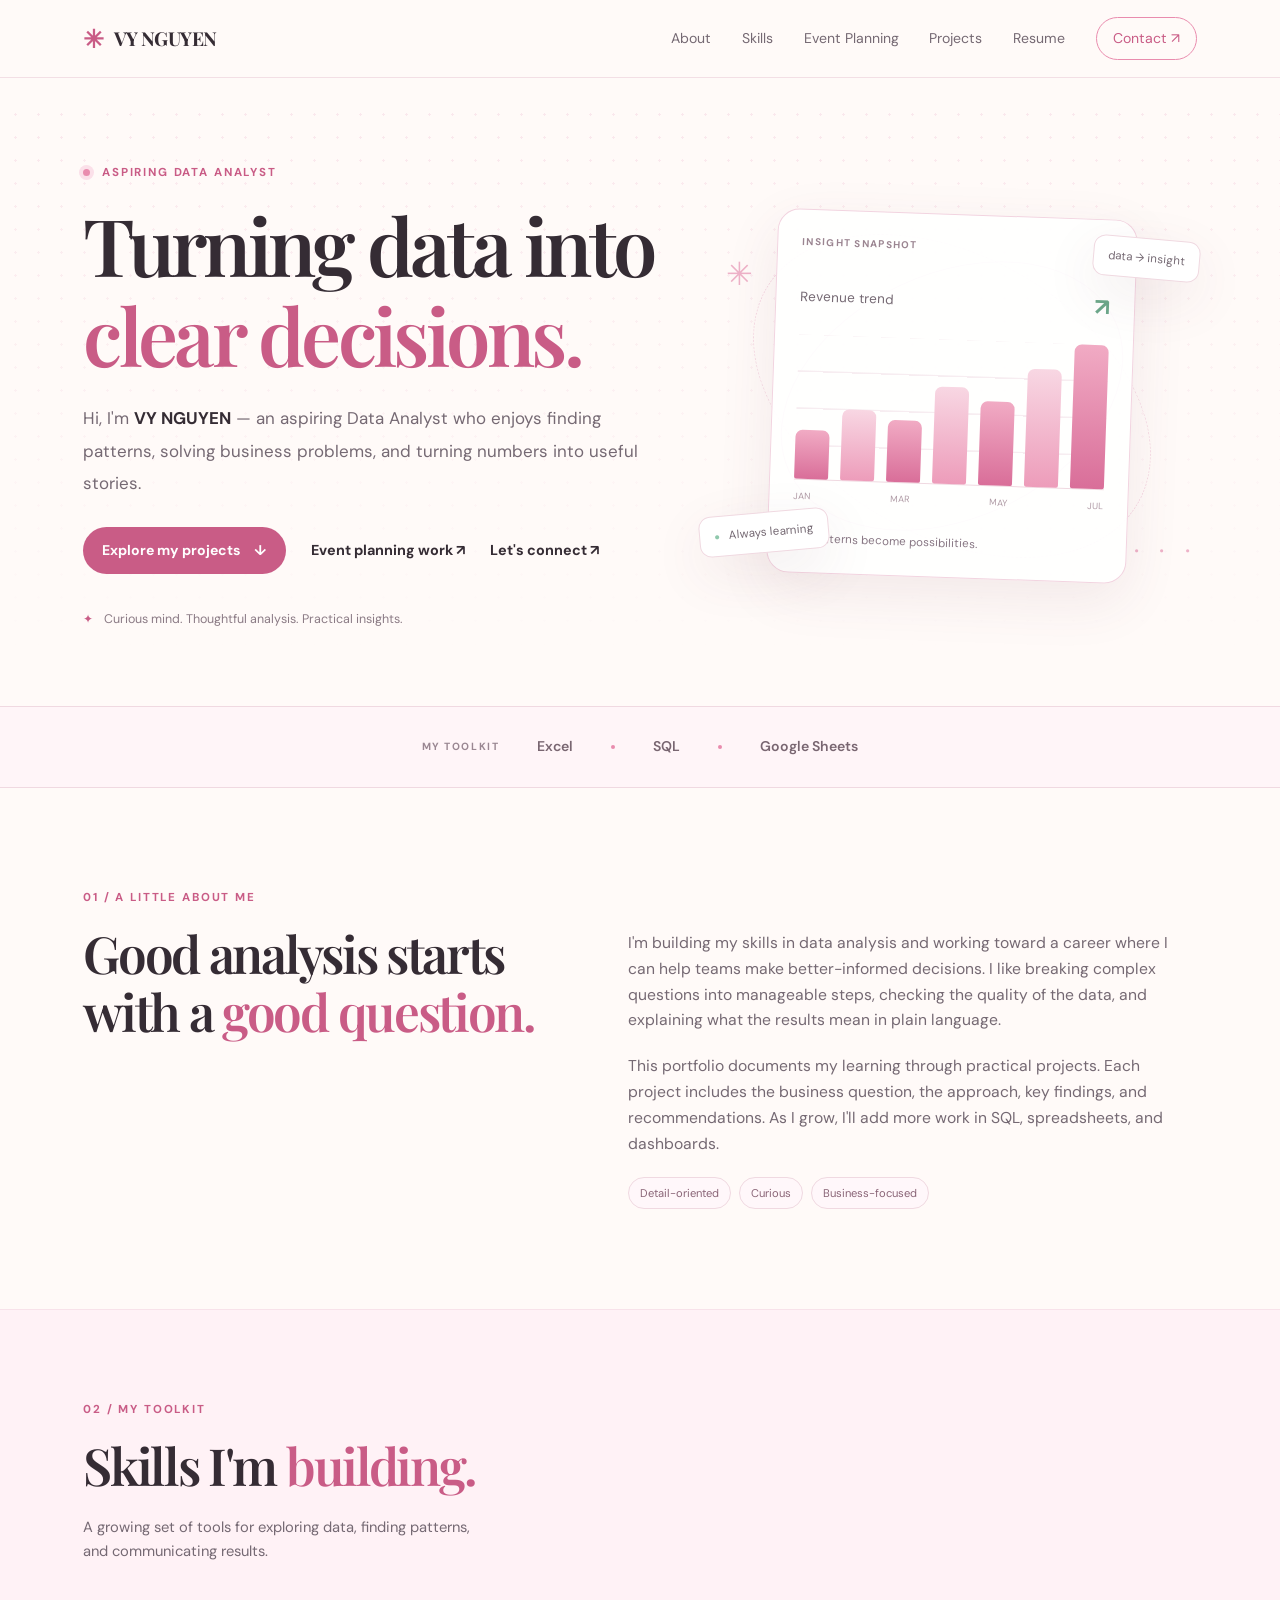
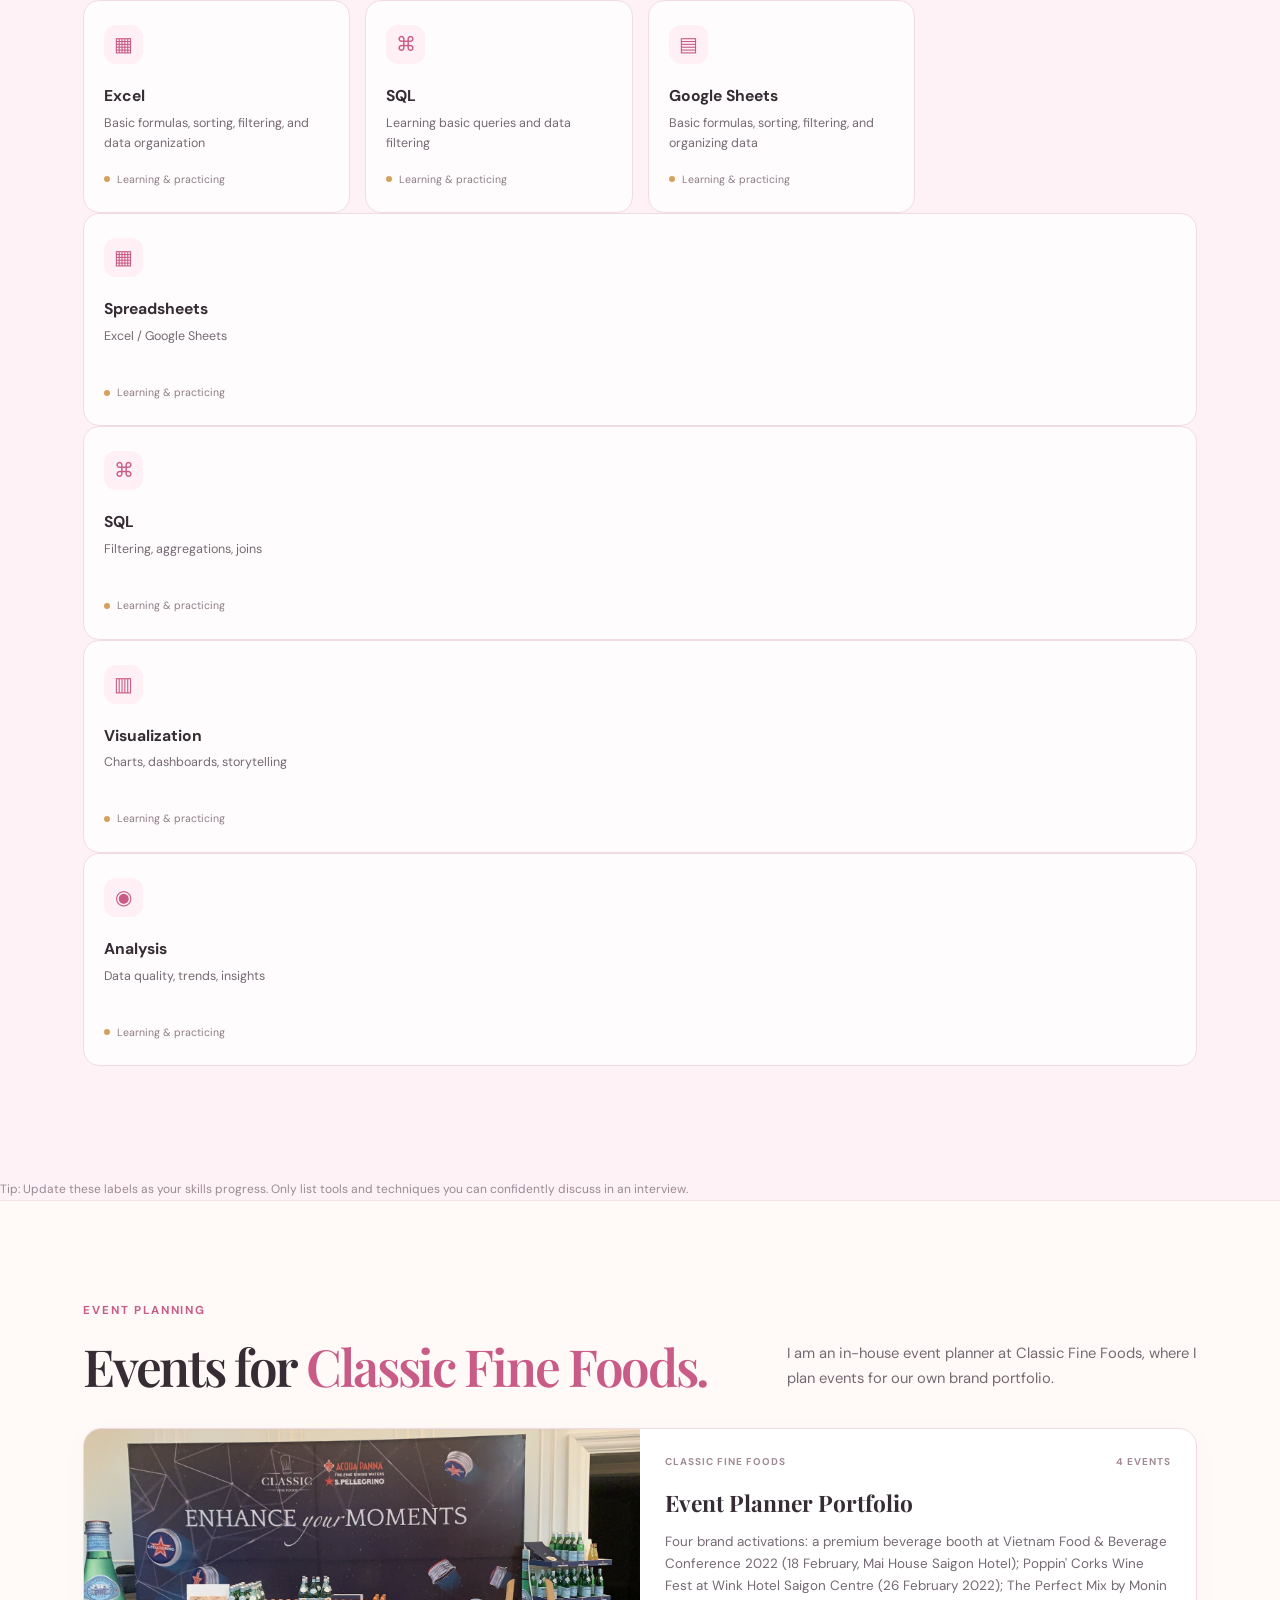
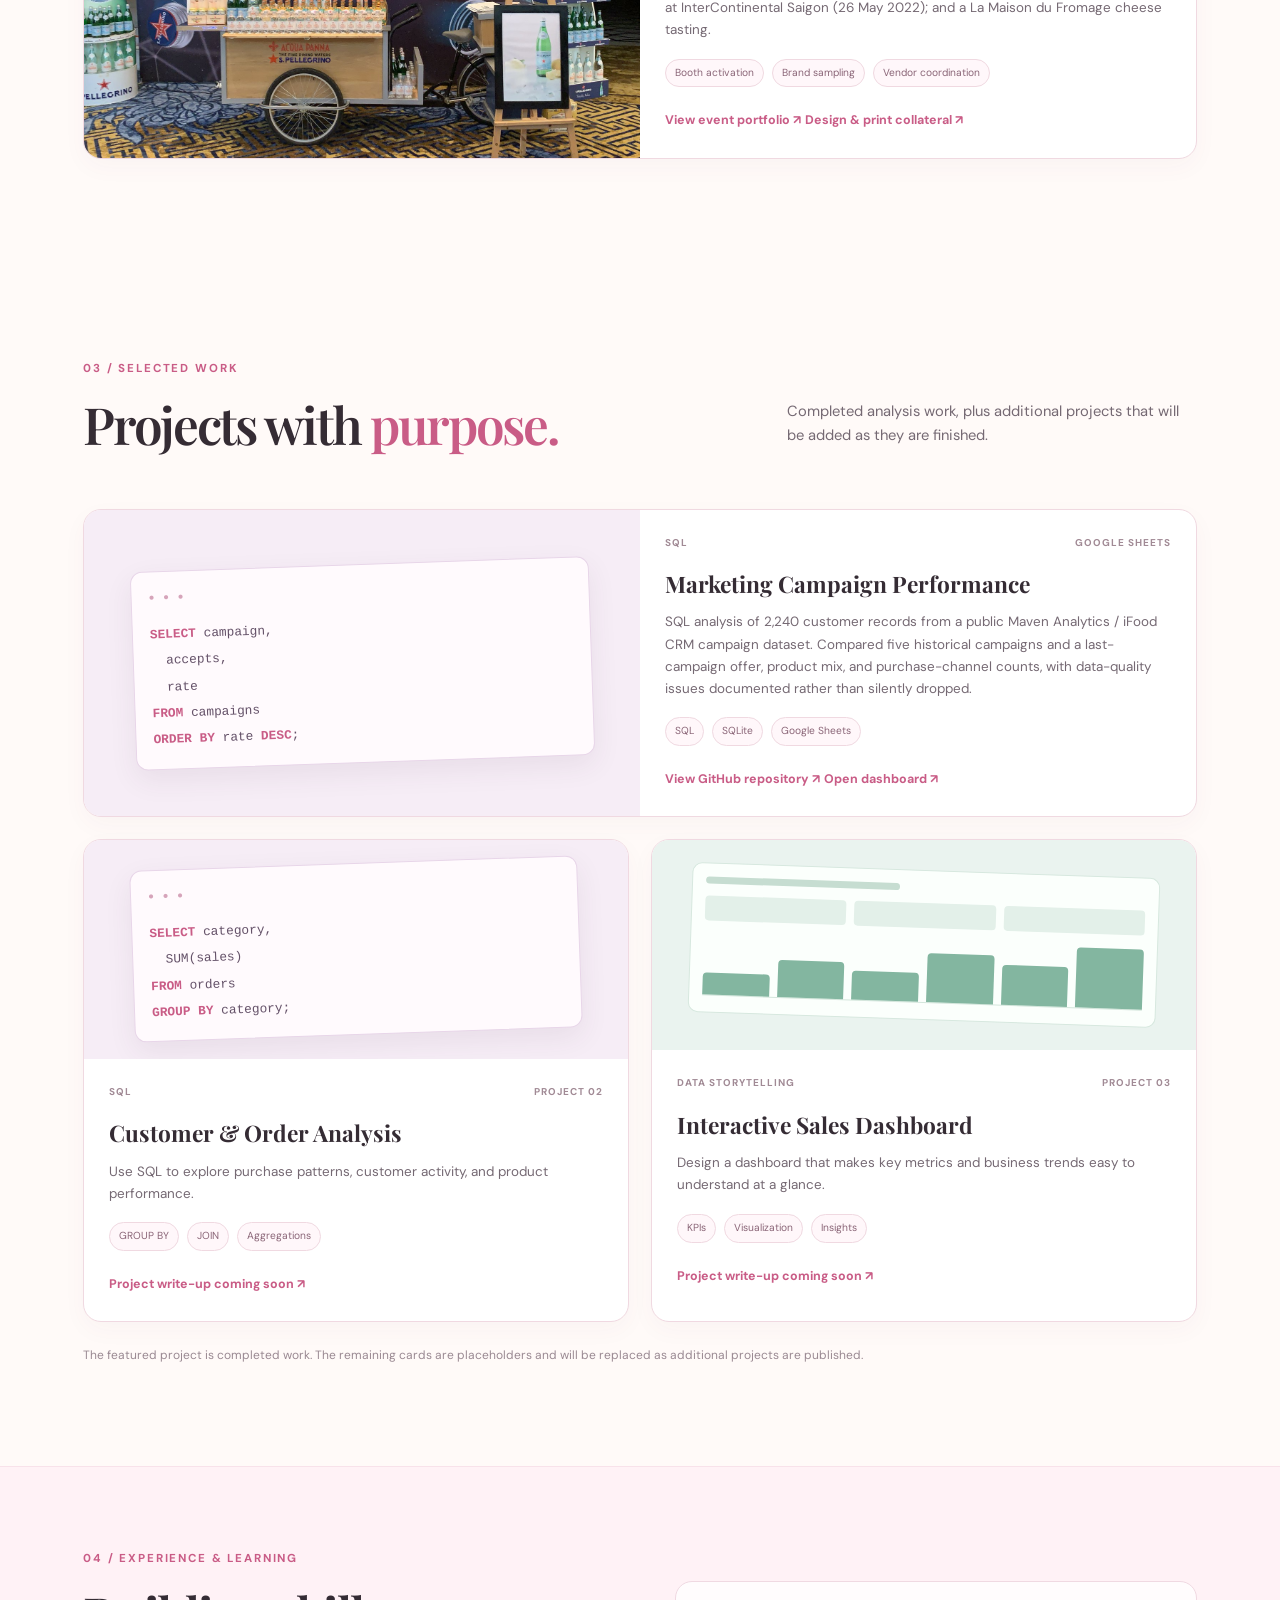
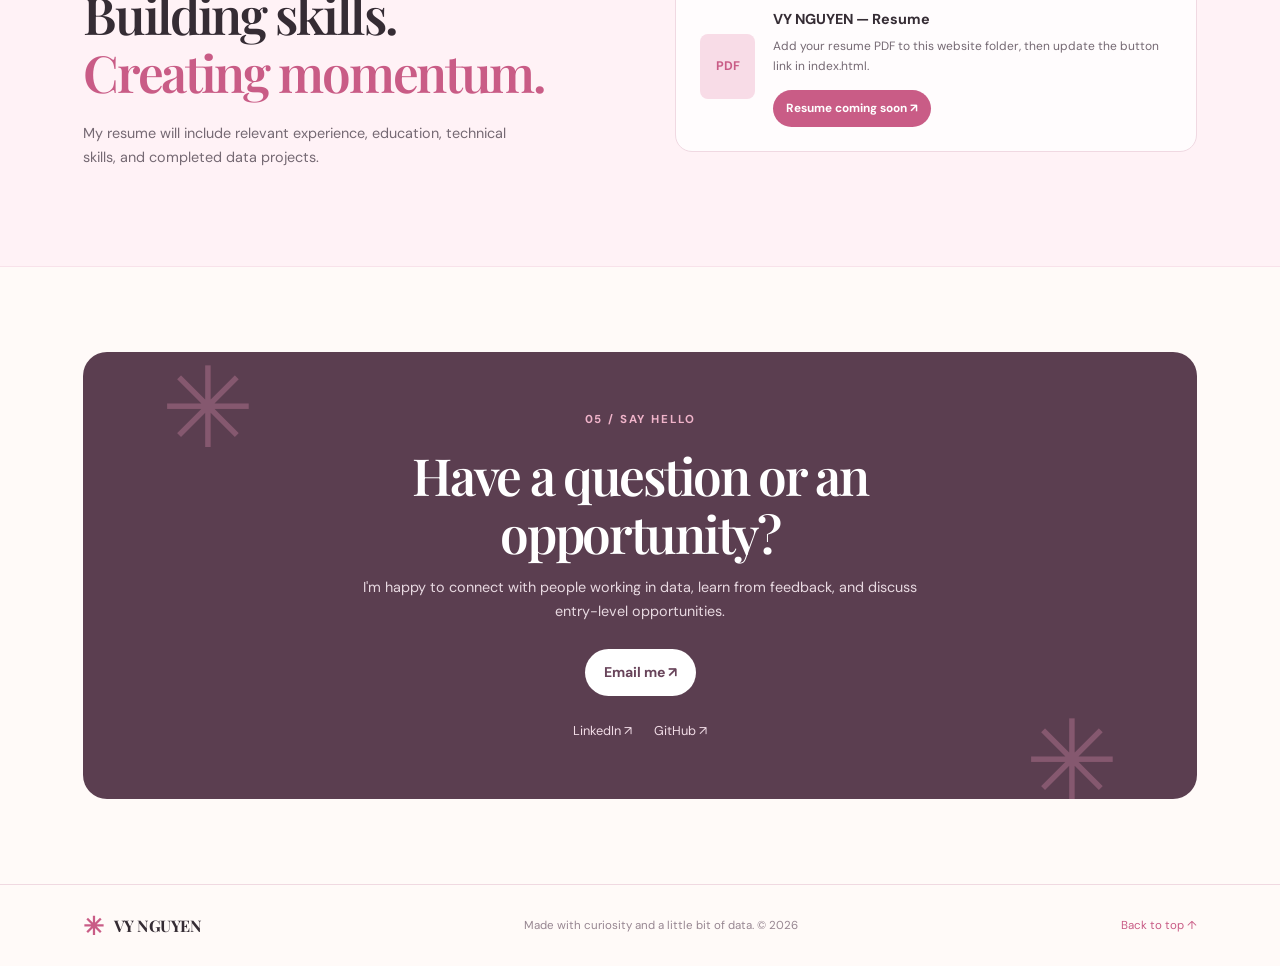
==== commit 9087b68c: "Add Marketing Campaign Performance project to the portfolio" ====
--- a/index.html
+++ b/index.html
@@ -3,31 +3,30 @@
 <head>
   <meta charset="utf-8">
   <meta name="viewport" content="width=device-width, initial-scale=1">
-  <meta name="description" content="Portfolio of marketing and data analysis work by Vy Nguyen.">
-  <title>VY NGUYEN | Marketing &amp; Data Analyst</title>
-  <link rel="icon" href="data:,">
+  <meta name="description" content="Portfolio of event planning and data analysis work by Vy Nguyen.">
+  <title>VY NGUYEN | Portfolio</title>
   <link rel="stylesheet" href="style.css">
 </head>
-<body class="home">
-  <a class="skip-link" href="#main">Skip to content</a>
+<body>
   <header class="site-header">
     <a class="brand" href="#home" aria-label="Home"><span class="brand-mark">✳</span> VY NGUYEN</a>
-    <button class="menu-toggle" type="button" aria-label="Toggle navigation" aria-expanded="false">☰</button>
+    <button class="menu-toggle" aria-label="Toggle navigation" aria-expanded="false">☰</button>
     <nav class="nav" aria-label="Main navigation">
       <a href="#about">About</a>
       <a href="#skills">Skills</a>
+      <a href="events.html">Event Planning</a>
       <a href="#projects">Projects</a>
-      <a href="events.html">Event Planning</a>
+      <a href="#resume">Resume</a>
       <a class="nav-contact" href="#contact">Contact ↗</a>
     </nav>
   </header>
 
-  <main id="main">
+  <main>
     <section class="hero section" id="home">
       <div class="hero-copy">
-        <p class="eyebrow"><span class="eyebrow-dot"></span> Marketing &amp; Data Analyst</p>
+        <p class="eyebrow"><span class="eyebrow-dot"></span> ASPIRING DATA ANALYST</p>
         <h1>Turning data into <span>clear decisions.</span></h1>
-        <p class="hero-description">Hi, I'm <strong>VY NGUYEN</strong> — a Marketing &amp; Data Analyst who enjoys finding patterns, solving business problems, and turning numbers into useful stories.</p>
+        <p class="hero-description">Hi, I'm <strong>VY NGUYEN</strong> — an aspiring Data Analyst who enjoys finding patterns, solving business problems, and turning numbers into useful stories.</p>
         <div class="hero-actions">
           <a class="button button-primary" href="#projects">Explore my projects <span>↓</span></a>
           <a class="text-link" href="events.html">Event planning work ↗</a>
@@ -35,16 +34,16 @@
         </div>
         <div class="hero-note"><span class="sparkle">✦</span> Curious mind. Thoughtful analysis. Practical insights.</div>
       </div>
-      <div class="hero-art" aria-hidden="true">
+      <div class="hero-art" aria-label="Decorative data illustration">
         <div class="art-orbit orbit-one"></div>
         <div class="art-orbit orbit-two"></div>
         <div class="art-card">
-          <div class="art-card-top"><span>Work snapshot</span><span class="live-dot"></span></div>
-          <div class="mini-kpi"><span>Selected projects</span><strong>2</strong></div>
-          <ul class="snapshot-list">
-            <li>KOL/KOC cost audit <span>SQL · Sheets</span></li>
-            <li>Campaign performance <span>SQL</span></li>
-          </ul>
+          <div class="art-card-top"><span>INSIGHT SNAPSHOT</span><span class="live-dot"></span></div>
+          <div class="mini-kpi"><span>Revenue trend</span><strong>↗</strong></div>
+          <div class="chart-bars" aria-hidden="true">
+            <i style="height:34%"></i><i style="height:49%"></i><i style="height:43%"></i><i style="height:67%"></i><i style="height:58%"></i><i style="height:82%"></i><i style="height:100%"></i>
+          </div>
+          <div class="chart-labels"><span>JAN</span><span>MAR</span><span>MAY</span><span>JUL</span></div>
           <div class="art-footer"><span class="tiny-icon">✦</span> Patterns become possibilities.</div>
         </div>
         <div class="floating-note note-top">data → insight</div>
@@ -53,23 +52,18 @@
       </div>
     </section>
 
-    <section class="trust-strip" aria-label="Toolkit">
-      <span>MY TOOLKIT</span>
-      <b>Excel</b><i></i>
-      <b>Google Sheets</b><i></i>
-      <b>SQL</b><i></i>
-      <b>Power BI</b><i></i>
-      <b>Tableau</b>
+    <section class="trust-strip">
+      <span>MY TOOLKIT</span><b>Excel</b><i></i><b>SQL</b><i></i><b>Google Sheets</b>
     </section>
 
     <section class="section content-section" id="about">
       <div class="section-heading">
-        <p class="eyebrow">01 / A little about me</p>
+        <p class="eyebrow">01 / A LITTLE ABOUT ME</p>
         <h2>Good analysis starts<br>with a <span>good question.</span></h2>
       </div>
       <div class="about-content">
-        <p>I studied a Bachelor of Commerce in Finance &amp; Marketing at Curtin University, and previously worked as a marketing analyst. I'm building a body of work at the intersection of marketing and data — helping teams see where spend goes, what a campaign delivered, and what to do next.</p>
-        <p>I like breaking complex questions into manageable steps, checking the quality of the data, and explaining what the results mean in plain language. Each project here includes the approach, the key numbers, and what they show.</p>
+        <p>I'm building my skills in data analysis and working toward a career where I can help teams make better-informed decisions. I like breaking complex questions into manageable steps, checking the quality of the data, and explaining what the results mean in plain language.</p>
+        <p>This portfolio documents my learning through practical projects. Each project includes the business question, the approach, key findings, and recommendations. As I grow, I'll add more work in SQL, spreadsheets, and dashboards.</p>
         <div class="about-tags"><span>Detail-oriented</span><span>Curious</span><span>Business-focused</span></div>
       </div>
     </section>
@@ -77,178 +71,112 @@
     <section class="skills-section" id="skills">
       <div class="section content-section">
         <div class="section-heading">
-          <p class="eyebrow">02 / My toolkit</p>
-          <h2>Skills I use to <span>get to the answer.</span></h2>
-          <p class="section-intro">Tools and methods I use to clean data, find patterns, and communicate results clearly.</p>
+          <p class="eyebrow">02 / MY TOOLKIT</p>
+          <h2>Skills I'm <span>building.</span></h2>
+          <p class="section-intro">A growing set of tools for exploring data, finding patterns, and communicating results.</p>
         </div>
+        <div class="skill-grid">   <article class="skill-card">     <div class="skill-icon">▦</div>     <h3>Excel</h3>     <p>Basic formulas, sorting, filtering, and data organization</p>     <div class="skill-status"><span></span> Learning & practicing</div>   </article>    <article class="skill-card">     <div class="skill-icon">⌘</div>     <h3>SQL</h3>     <p>Learning basic queries and data filtering</p>     <div class="skill-status"><span></span> Learning & practicing</div>   </article>    <article class="skill-card">     <div class="skill-icon">▤</div>     <h3>Google Sheets</h3>     <p>Basic formulas, sorting, filtering, and organizing data</p>     <div class="skill-status"><span></span> Learning & practicing</div>   </article> </div>
+          <article class="skill-card"><div class="skill-icon">▦</div><h3>Spreadsheets</h3><p>Excel / Google Sheets</p><div class="skill-status"><span></span> Learning & practicing</div></article>
+          <article class="skill-card"><div class="skill-icon">⌘</div><h3>SQL</h3><p>Filtering, aggregations, joins</p><div class="skill-status"><span></span> Learning & practicing</div></article>
+          <article class="skill-card"><div class="skill-icon">▥</div><h3>Visualization</h3><p>Charts, dashboards, storytelling</p><div class="skill-status"><span></span> Learning & practicing</div></article>
+          <article class="skill-card"><div class="skill-icon">◉</div><h3>Analysis</h3><p>Data quality, trends, insights</p><div class="skill-status"><span></span> Learning & practicing</div></article>
+        </div>
+        <p class="small-note">Tip: Update these labels as your skills progress. Only list tools and techniques you can confidently discuss in an interview.</p>
+      </div>
+    </section>
 
-        <div class="skill-group">
-          <h3 class="skill-group-label">Tools</h3>
-          <div class="skill-grid">
-            <article class="skill-card">
-              <div class="skill-icon" aria-hidden="true">▦</div>
-              <h3>Excel</h3>
-              <p>Formulas, sorting, filtering, and organizing data.</p>
-            </article>
-            <article class="skill-card">
-              <div class="skill-icon" aria-hidden="true">▤</div>
-              <h3>Google Sheets</h3>
-              <p>Spreadsheet analysis and dashboard work.</p>
-            </article>
-            <article class="skill-card">
-              <div class="skill-icon" aria-hidden="true">⌘</div>
-              <h3>SQL</h3>
-              <p>Queries, filtering, aggregations, and joins.</p>
-            </article>
-            <article class="skill-card">
-              <div class="skill-icon" aria-hidden="true">▣</div>
-              <h3>Power BI</h3>
-              <p>Dashboards and data visualization.</p>
-            </article>
-            <article class="skill-card">
-              <div class="skill-icon" aria-hidden="true">◉</div>
-              <h3>Tableau</h3>
-              <p>Dashboards and data visualization.</p>
-            </article>
+
+    <section class="section content-section" id="event-planning">
+      <div class="section-heading project-heading">
+        <div>
+          <p class="eyebrow">EVENT PLANNING</p>
+          <h2>Events for <span>Classic Fine Foods.</span></h2>
+        </div>
+        <p class="section-intro">I am an in-house event planner at Classic Fine Foods, where I plan events for our own brand portfolio.</p>
+      </div>
+      <div class="workstream-wrap">
+        <article class="project-card project-featured">
+          <div class="project-visual visual-events">
+            <img src="assets/events/event1-hero.svg" alt="Classic Fine Foods booth with the Enhance your Moments backdrop at Vietnam Food & Beverage Conference 2022">
           </div>
-        </div>
-
-        <div class="skill-group">
-          <h3 class="skill-group-label">Analysis</h3>
-          <div class="skill-grid methods">
-            <article class="skill-card">
-              <div class="skill-icon" aria-hidden="true">⌕</div>
-              <h3>Root-cause analysis</h3>
-              <p>Tracing a result back to what drove it.</p>
-            </article>
-            <article class="skill-card">
-              <div class="skill-icon" aria-hidden="true">✦</div>
-              <h3>Data cleaning</h3>
-              <p>Checking quality and getting data ready to use.</p>
-            </article>
-            <article class="skill-card">
-              <div class="skill-icon" aria-hidden="true">▥</div>
-              <h3>Dashboards &amp; visualization</h3>
-              <p>Making metrics and trends easy to read.</p>
-            </article>
-            <article class="skill-card">
-              <div class="skill-icon" aria-hidden="true">◎</div>
-              <h3>Marketing cost analysis</h3>
-              <p>Seeing where spend goes and what was declined.</p>
-            </article>
+          <div class="project-info">
+            <div class="project-meta"><span>CLASSIC FINE FOODS</span><span>4 EVENTS</span></div>
+            <h3>Event Planner Portfolio</h3>
+            <p>Four brand activations: a premium beverage booth at Vietnam Food & Beverage Conference 2022 (18 February, Mai House Saigon Hotel); Poppin' Corks Wine Fest at Wink Hotel Saigon Centre (26 February 2022); The Perfect Mix by Monin at InterContinental Saigon (26 May 2022); and a La Maison du Fromage cheese tasting.</p>
+            <div class="tag-row"><span>Booth activation</span><span>Brand sampling</span><span>Vendor coordination</span></div>
+            <a class="project-link" href="events.html">View event portfolio ↗</a>
+            <a class="project-link" href="events.html#collateral">Design & print collateral ↗</a>
           </div>
-        </div>
+        </article>
       </div>
     </section>
 
     <section class="section content-section" id="projects">
       <div class="section-heading project-heading">
-        <div>
-          <p class="eyebrow">03 / Selected work</p>
-          <h2>Projects with <span>purpose.</span></h2>
-        </div>
-        <p class="section-intro">Two projects explored with data: a marketing cost audit and a campaign-performance analysis.</p>
+        <div><p class="eyebrow">03 / SELECTED WORK</p><h2>Projects with <span>purpose.</span></h2></div>
+        <p class="section-intro">Completed analysis work, plus additional projects that will be added as they are finished.</p>
       </div>
-
-      <div class="project-stack">
-        <article class="project-card">
-          <div class="project-visual visual-audit">
-            <div class="visual-top"><span>Cost audit</span><span>01</span></div>
-            <div class="kpi-grid">
-              <div class="kpi-tile">
-                <span>Partnerships</span>
-                <strong>22</strong>
-                <em>Anonymized beauty brand data</em>
-              </div>
-              <div class="kpi-tile">
-                <span>Booked spend</span>
-                <strong>88,300,000 VND</strong>
-                <em>13 of 14 confirmed quotes</em>
-              </div>
-              <div class="kpi-tile">
-                <span>Rejected quote value</span>
-                <strong>182,500,000 VND</strong>
-                <em>5 of 8 declined rows</em>
-              </div>
-            </div>
+      <div class="project-grid">
+        <article class="project-card project-featured">
+          <div class="project-visual visual-sql">
+            <div class="sql-window"><div class="window-dots">● ● ●</div><code><span>SELECT</span> campaign,<br>&nbsp; accepts,<br>&nbsp; rate<br><span>FROM</span> campaigns<br><span>ORDER BY</span> rate <span>DESC</span>;</code></div>
           </div>
           <div class="project-info">
-            <div class="project-meta"><span>SQL + Google Sheets</span><span>Anonymized</span></div>
-            <h3>KOL/KOC Marketing Cost Audit (Anonymized)</h3>
-            <div class="project-block">
-              <h4>Business question</h4>
-              <p>Where does marketing influencer spend go, and how much quoted spend was declined?</p>
-            </div>
-            <div class="project-block">
-              <h4>Approach / tools</h4>
-              <p>SQL and a Google Sheets dashboard, using anonymized beauty brand data covering 22 partnerships.</p>
-            </div>
-            <div class="tag-row"><span>SQL</span><span>Google Sheets</span><span>Marketing cost analysis</span></div>
+            <div class="project-meta"><span>SQL</span><span>GOOGLE SHEETS</span></div>
+            <h3>Marketing Campaign Performance</h3>
+            <p>SQL analysis of 2,240 customer records from a public Maven Analytics / iFood CRM campaign dataset. Compared five historical campaigns and a last-campaign offer, product mix, and purchase-channel counts, with data-quality issues documented rather than silently dropped.</p>
+            <div class="tag-row"><span>SQL</span><span>SQLite</span><span>Google Sheets</span></div>
+            <a class="project-link" href="https://github.com/vyng-dax/marketing-campaign-analysis-sql" target="_blank" rel="noreferrer">View GitHub repository ↗</a>
+            <a class="project-link" href="https://docs.google.com/spreadsheets/d/1Qd10AabancK7F5-9seEwkyQqBPWSW5H0HnFvIK_liOA/edit" target="_blank" rel="noreferrer">Open dashboard ↗</a>
           </div>
         </article>
-
         <article class="project-card">
-          <div class="project-visual visual-campaign">
-            <div class="visual-top"><span>Campaign performance</span><span>02</span></div>
-            <div class="visual-hero-number">
-              <strong>2,240</strong>
-              <span>Customers in dataset</span>
-              <em>Maven Analytics / iFood Marketing Campaign Results</em>
-            </div>
+          <div class="project-visual visual-sql">
+            <div class="sql-window"><div class="window-dots">● ● ●</div><code><span>SELECT</span> category,<br>&nbsp; SUM(sales)<br><span>FROM</span> orders<br><span>GROUP BY</span> category;</code></div>
           </div>
-          <div class="project-info">
-            <div class="project-meta"><span>SQL</span><span>Public dataset</span></div>
-            <h3>Marketing Campaign Performance (Public Dataset)</h3>
-            <div class="project-block">
-              <h4>Approach / tools</h4>
-              <p>SQL analysis of the public Maven Analytics / iFood Marketing Campaign Results dataset, covering 2,240 customers.</p>
-            </div>
-            <div class="tag-row"><span>SQL</span><span>Public dataset</span><span>Campaign performance</span></div>
+          <div class="project-info"><div class="project-meta"><span>SQL</span><span>PROJECT 02</span></div><h3>Customer & Order Analysis</h3><p>Use SQL to explore purchase patterns, customer activity, and product performance.</p><div class="tag-row"><span>GROUP BY</span><span>JOIN</span><span>Aggregations</span></div><a class="project-link" href="#contact">Project write-up coming soon ↗</a></div>
+        </article>
+        <article class="project-card">
+          <div class="project-visual visual-dashboard">
+            <div class="dash-panel"><div class="dash-line"></div><div class="dash-metrics"><span></span><span></span><span></span></div><div class="dash-graph"><i></i><i></i><i></i><i></i><i></i><i></i></div></div>
           </div>
+          <div class="project-info"><div class="project-meta"><span>DATA STORYTELLING</span><span>PROJECT 03</span></div><h3>Interactive Sales Dashboard</h3><p>Design a dashboard that makes key metrics and business trends easy to understand at a glance.</p><div class="tag-row"><span>KPIs</span><span>Visualization</span><span>Insights</span></div><a class="project-link" href="#contact">Project write-up coming soon ↗</a></div>
         </article>
       </div>
+      <p class="small-note">The featured project is completed work. The remaining cards are placeholders and will be replaced as additional projects are published.</p>
     </section>
 
-    <section class="section content-section" id="event-planning">
-      <div class="section-heading project-heading">
-        <div>
-          <p class="eyebrow">Event planning</p>
-          <h2>Events for <span>Classic Fine Foods.</span></h2>
-        </div>
-        <p class="section-intro">I am an in-house event planner at Classic Fine Foods, where I plan events for our own brand portfolio.</p>
-      </div>
-      <div class="workstream-wrap">
-        <article class="project-card">
-          <div class="project-visual visual-events">
-            <img src="assets/events/event1-hero.svg" alt="Classic Fine Foods booth with the Enhance your Moments backdrop at Vietnam Food &amp; Beverage Conference 2022">
-          </div>
-          <div class="project-info">
-            <div class="project-meta"><span>Classic Fine Foods</span><span>4 events</span></div>
-            <h3>Event Planner Portfolio</h3>
-            <p class="project-lead">Four brand activations: a premium beverage booth at Vietnam Food &amp; Beverage Conference 2022 (18 February, Mai House Saigon Hotel); Poppin' Corks Wine Fest at Wink Hotel Saigon Centre (26 February 2022); The Perfect Mix by Monin at InterContinental Saigon (26 May 2022); and a La Maison du Fromage cheese tasting.</p>
-            <div class="tag-row"><span>Booth activation</span><span>Brand sampling</span><span>Vendor coordination</span></div>
-            <a class="project-link" href="events.html">View event portfolio ↗</a>
-          </div>
-        </article>
+    <section class="resume-section" id="resume">
+      <div class="section resume-inner">
+        <div><p class="eyebrow">04 / EXPERIENCE & LEARNING</p><h2>Building skills.<br><span>Creating momentum.</span></h2><p>My resume will include relevant experience, education, technical skills, and completed data projects.</p></div>
+        <div class="resume-card"><div class="resume-file">PDF</div><div><strong>VY NGUYEN — Resume</strong><p>Add your resume PDF to this website folder, then update the button link in index.html.</p><a class="button button-primary button-small" href="#contact">Resume coming soon ↗</a></div></div>
       </div>
     </section>
 
     <section class="section contact-section" id="contact">
       <div class="contact-panel">
-        <p class="eyebrow">04 / Say hello</p>
+        <p class="eyebrow">05 / SAY HELLO</p>
         <h2>Have a question or an opportunity?</h2>
-        <p>I'm happy to connect about Marketing Analyst and Data Analyst roles, and to talk through the work in this portfolio.</p>
-        <a class="button button-light" href="mailto:vynguyen.ivyng@gmail.com">Email me ↗</a>
-        <a class="contact-email" href="mailto:vynguyen.ivyng@gmail.com">vynguyen.ivyng@gmail.com</a>
+        <p>I'm happy to connect with people working in data, learn from feedback, and discuss entry-level opportunities.</p>
+        <a class="button button-light" href="mailto:your.email@example.com">Email me ↗</a>
+        <div class="contact-links"><a href="https://www.linkedin.com/" target="_blank" rel="noreferrer">LinkedIn ↗</a><a href="https://github.com/" target="_blank" rel="noreferrer">GitHub ↗</a></div>
       </div>
     </section>
   </main>
 
-  <footer class="site-footer">
-    <a class="brand" href="#home"><span class="brand-mark">✳</span> VY NGUYEN</a>
-    <span>Made with curiosity and a little bit of data. © <span id="year">2026</span></span>
-    <a href="#home">Back to top ↑</a>
-  </footer>
-  <script src="script.js"></script>
+  <footer class="site-footer"><a class="brand" href="#home"><span class="brand-mark">✳</span> VY NGUYEN</a><span>Made with curiosity and a little bit of data. © <span id="year"></span></span><a href="#home">Back to top ↑</a></footer>
+  <script>
+    const menuButton = document.querySelector('.menu-toggle');
+    const nav = document.querySelector('.nav');
+    menuButton.addEventListener('click', () => {
+      const open = nav.classList.toggle('nav-open');
+      menuButton.setAttribute('aria-expanded', String(open));
+    });
+    nav.querySelectorAll('a').forEach(link => link.addEventListener('click', () => {
+      nav.classList.remove('nav-open');
+      menuButton.setAttribute('aria-expanded', 'false');
+    }));
+    document.getElementById('year').textContent = new Date().getFullYear();
+  </script>
 </body>
 </html>
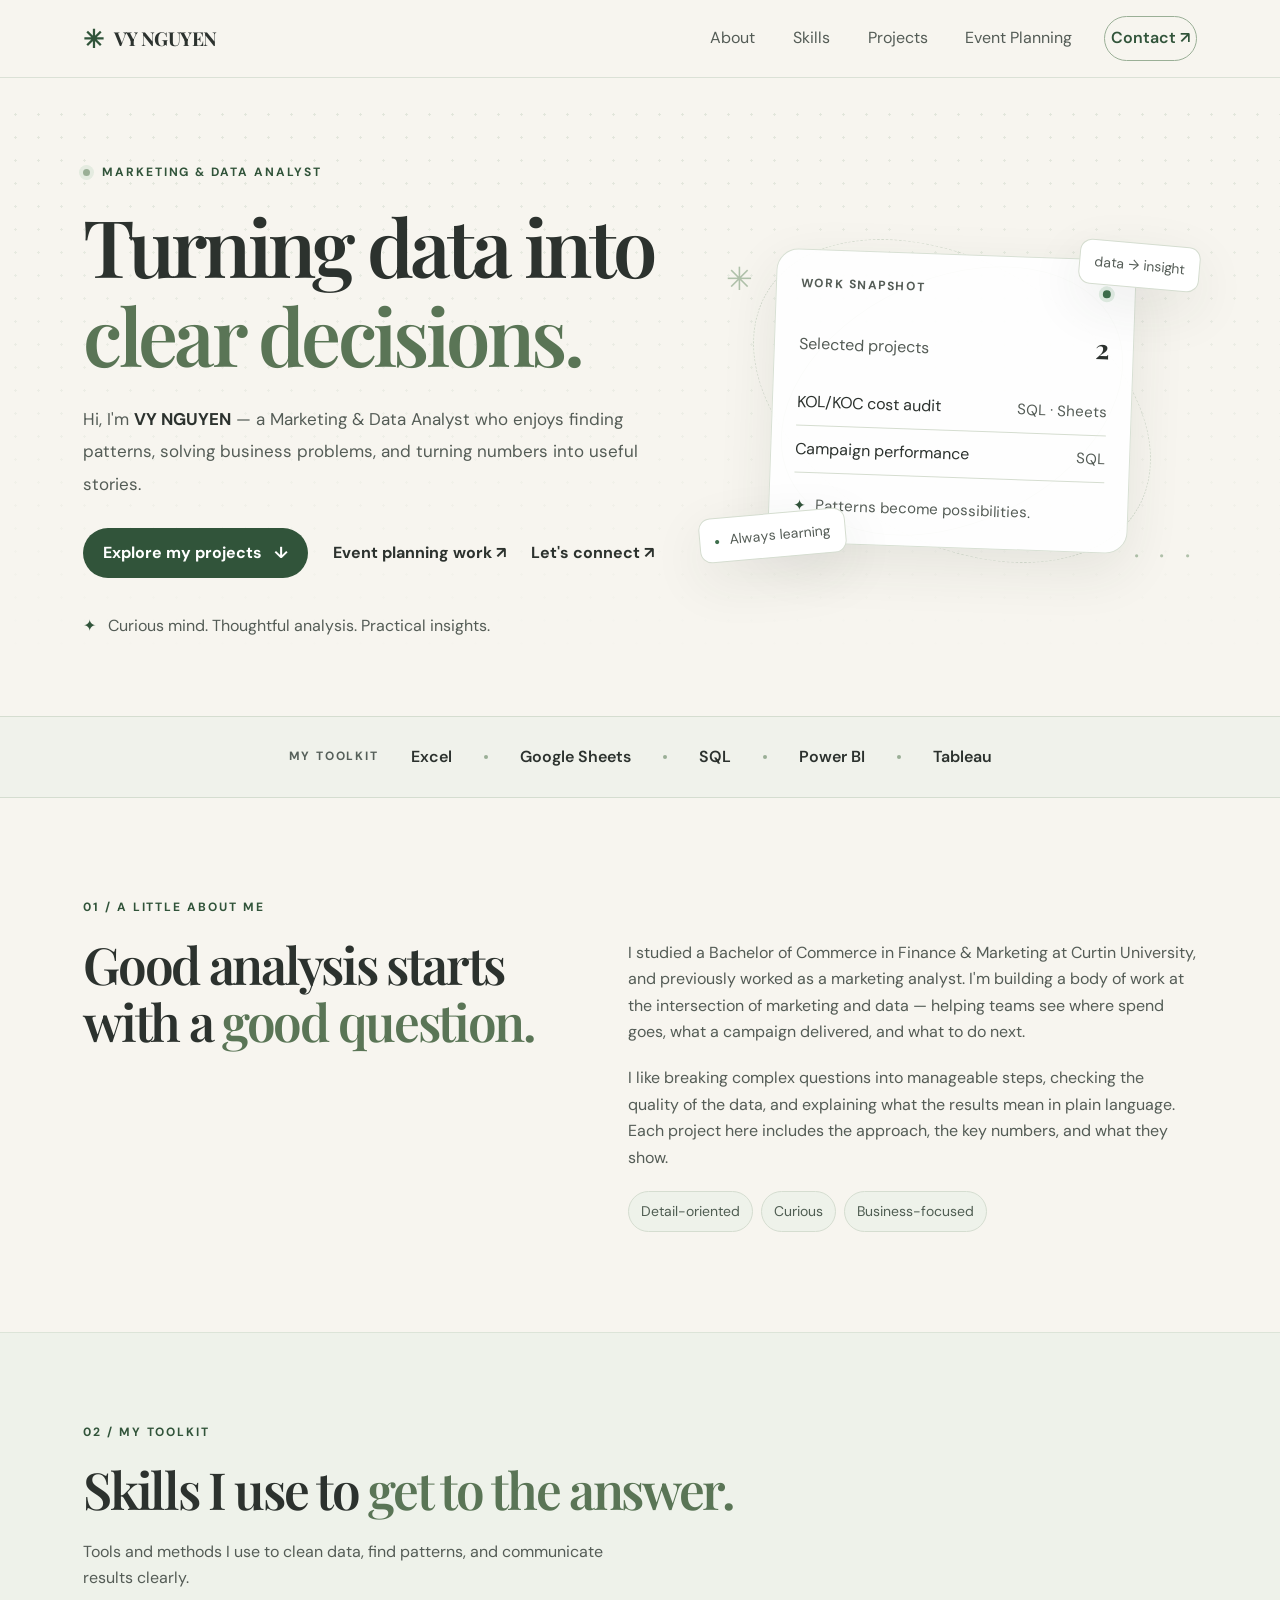
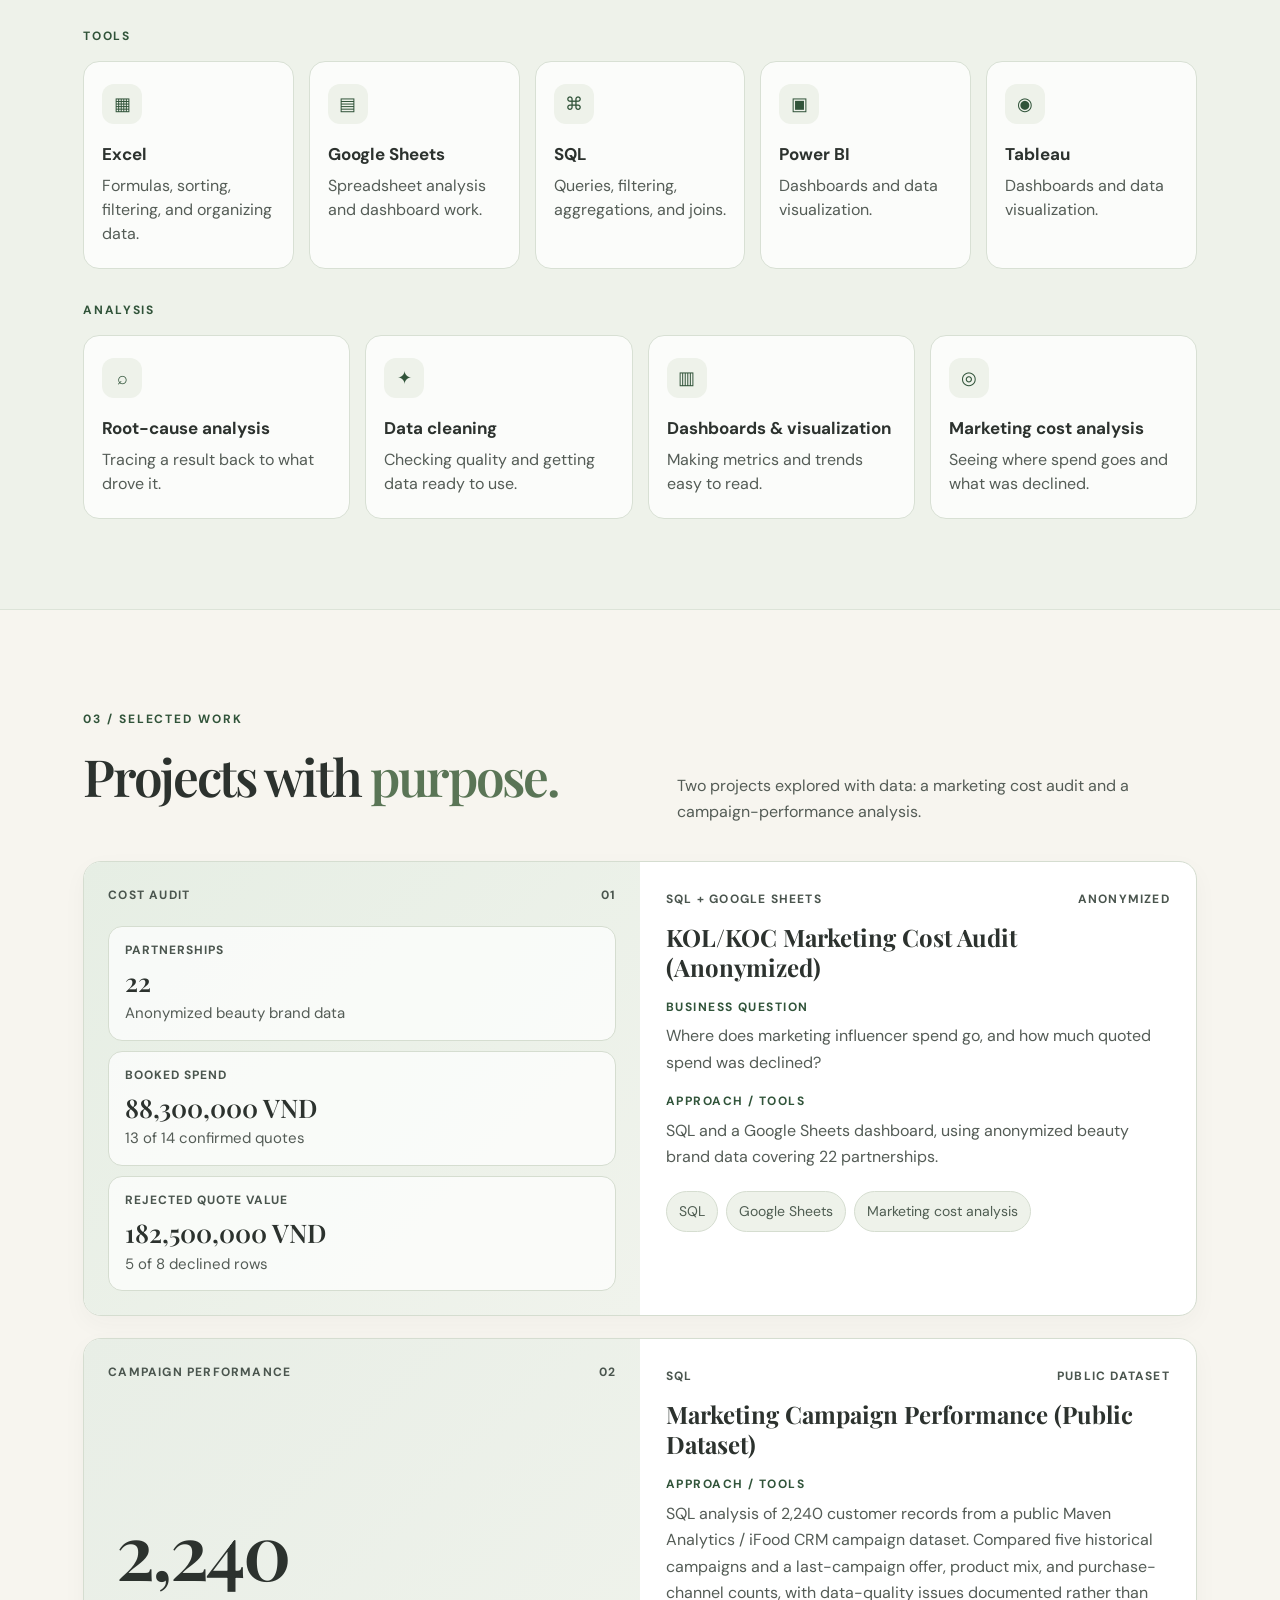
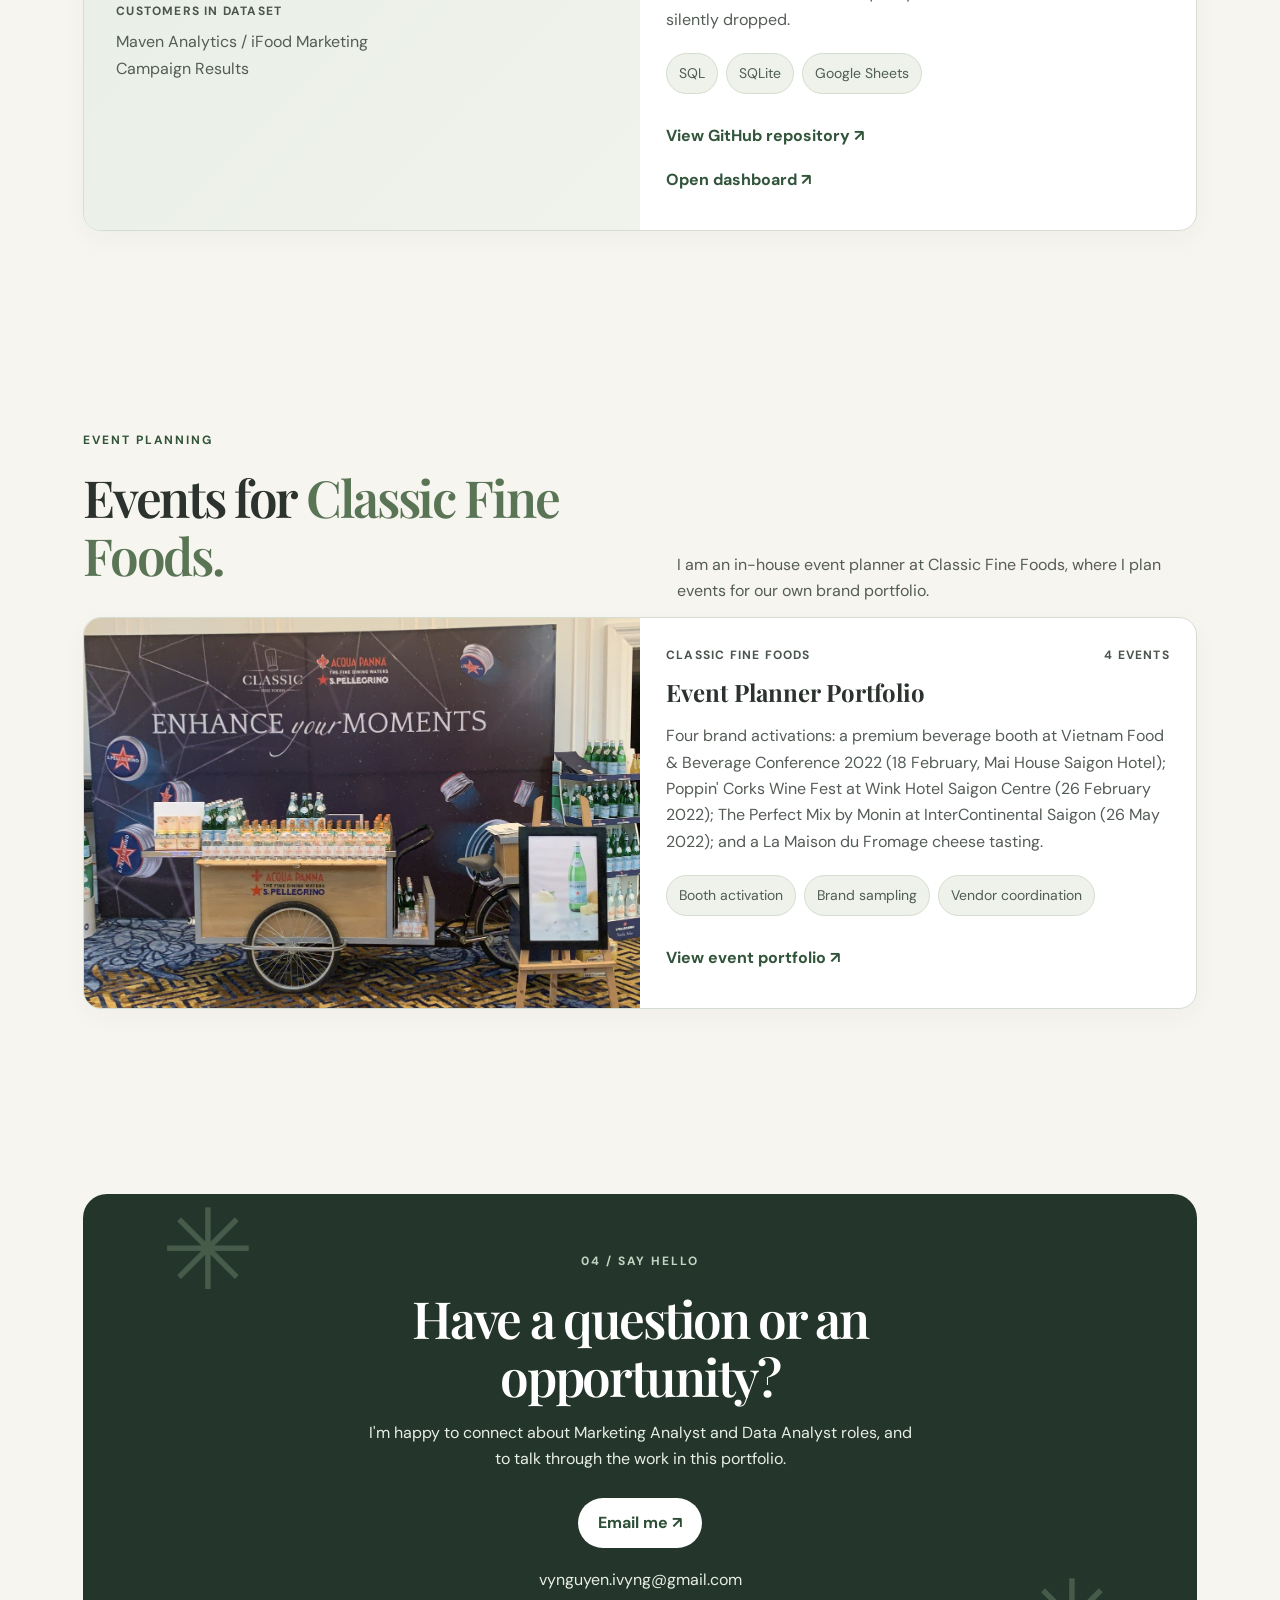
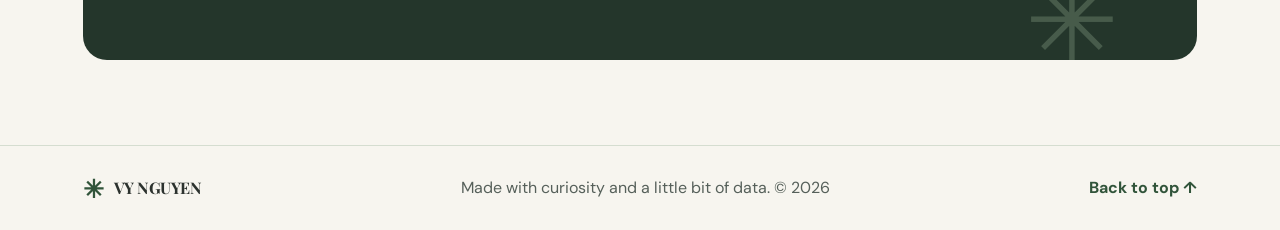
==== commit 9f056556: "Merge main into the homepage redesign. Keep the sage campaign card, and use the description, tags, a" ====
--- a/index.html
+++ b/index.html
@@ -3,30 +3,31 @@
 <head>
   <meta charset="utf-8">
   <meta name="viewport" content="width=device-width, initial-scale=1">
-  <meta name="description" content="Portfolio of event planning and data analysis work by Vy Nguyen.">
-  <title>VY NGUYEN | Portfolio</title>
+  <meta name="description" content="Portfolio of marketing and data analysis work by Vy Nguyen.">
+  <title>VY NGUYEN | Marketing &amp; Data Analyst</title>
+  <link rel="icon" href="data:,">
   <link rel="stylesheet" href="style.css">
 </head>
-<body>
+<body class="home">
+  <a class="skip-link" href="#main">Skip to content</a>
   <header class="site-header">
     <a class="brand" href="#home" aria-label="Home"><span class="brand-mark">✳</span> VY NGUYEN</a>
-    <button class="menu-toggle" aria-label="Toggle navigation" aria-expanded="false">☰</button>
+    <button class="menu-toggle" type="button" aria-label="Toggle navigation" aria-expanded="false">☰</button>
     <nav class="nav" aria-label="Main navigation">
       <a href="#about">About</a>
       <a href="#skills">Skills</a>
+      <a href="#projects">Projects</a>
       <a href="events.html">Event Planning</a>
-      <a href="#projects">Projects</a>
-      <a href="#resume">Resume</a>
       <a class="nav-contact" href="#contact">Contact ↗</a>
     </nav>
   </header>
 
-  <main>
+  <main id="main">
     <section class="hero section" id="home">
       <div class="hero-copy">
-        <p class="eyebrow"><span class="eyebrow-dot"></span> ASPIRING DATA ANALYST</p>
+        <p class="eyebrow"><span class="eyebrow-dot"></span> Marketing &amp; Data Analyst</p>
         <h1>Turning data into <span>clear decisions.</span></h1>
-        <p class="hero-description">Hi, I'm <strong>VY NGUYEN</strong> — an aspiring Data Analyst who enjoys finding patterns, solving business problems, and turning numbers into useful stories.</p>
+        <p class="hero-description">Hi, I'm <strong>VY NGUYEN</strong> — a Marketing &amp; Data Analyst who enjoys finding patterns, solving business problems, and turning numbers into useful stories.</p>
         <div class="hero-actions">
           <a class="button button-primary" href="#projects">Explore my projects <span>↓</span></a>
           <a class="text-link" href="events.html">Event planning work ↗</a>
@@ -34,16 +35,16 @@
         </div>
         <div class="hero-note"><span class="sparkle">✦</span> Curious mind. Thoughtful analysis. Practical insights.</div>
       </div>
-      <div class="hero-art" aria-label="Decorative data illustration">
+      <div class="hero-art" aria-hidden="true">
         <div class="art-orbit orbit-one"></div>
         <div class="art-orbit orbit-two"></div>
         <div class="art-card">
-          <div class="art-card-top"><span>INSIGHT SNAPSHOT</span><span class="live-dot"></span></div>
-          <div class="mini-kpi"><span>Revenue trend</span><strong>↗</strong></div>
-          <div class="chart-bars" aria-hidden="true">
-            <i style="height:34%"></i><i style="height:49%"></i><i style="height:43%"></i><i style="height:67%"></i><i style="height:58%"></i><i style="height:82%"></i><i style="height:100%"></i>
-          </div>
-          <div class="chart-labels"><span>JAN</span><span>MAR</span><span>MAY</span><span>JUL</span></div>
+          <div class="art-card-top"><span>Work snapshot</span><span class="live-dot"></span></div>
+          <div class="mini-kpi"><span>Selected projects</span><strong>2</strong></div>
+          <ul class="snapshot-list">
+            <li>KOL/KOC cost audit <span>SQL · Sheets</span></li>
+            <li>Campaign performance <span>SQL</span></li>
+          </ul>
           <div class="art-footer"><span class="tiny-icon">✦</span> Patterns become possibilities.</div>
         </div>
         <div class="floating-note note-top">data → insight</div>
@@ -52,18 +53,23 @@
       </div>
     </section>
 
-    <section class="trust-strip">
-      <span>MY TOOLKIT</span><b>Excel</b><i></i><b>SQL</b><i></i><b>Google Sheets</b>
+    <section class="trust-strip" aria-label="Toolkit">
+      <span>MY TOOLKIT</span>
+      <b>Excel</b><i></i>
+      <b>Google Sheets</b><i></i>
+      <b>SQL</b><i></i>
+      <b>Power BI</b><i></i>
+      <b>Tableau</b>
     </section>
 
     <section class="section content-section" id="about">
       <div class="section-heading">
-        <p class="eyebrow">01 / A LITTLE ABOUT ME</p>
+        <p class="eyebrow">01 / A little about me</p>
         <h2>Good analysis starts<br>with a <span>good question.</span></h2>
       </div>
       <div class="about-content">
-        <p>I'm building my skills in data analysis and working toward a career where I can help teams make better-informed decisions. I like breaking complex questions into manageable steps, checking the quality of the data, and explaining what the results mean in plain language.</p>
-        <p>This portfolio documents my learning through practical projects. Each project includes the business question, the approach, key findings, and recommendations. As I grow, I'll add more work in SQL, spreadsheets, and dashboards.</p>
+        <p>I studied a Bachelor of Commerce in Finance &amp; Marketing at Curtin University, and previously worked as a marketing analyst. I'm building a body of work at the intersection of marketing and data — helping teams see where spend goes, what a campaign delivered, and what to do next.</p>
+        <p>I like breaking complex questions into manageable steps, checking the quality of the data, and explaining what the results mean in plain language. Each project here includes the approach, the key numbers, and what they show.</p>
         <div class="about-tags"><span>Detail-oriented</span><span>Curious</span><span>Business-focused</span></div>
       </div>
     </section>
@@ -71,112 +77,180 @@
     <section class="skills-section" id="skills">
       <div class="section content-section">
         <div class="section-heading">
-          <p class="eyebrow">02 / MY TOOLKIT</p>
-          <h2>Skills I'm <span>building.</span></h2>
-          <p class="section-intro">A growing set of tools for exploring data, finding patterns, and communicating results.</p>
-        </div>
-        <div class="skill-grid">   <article class="skill-card">     <div class="skill-icon">▦</div>     <h3>Excel</h3>     <p>Basic formulas, sorting, filtering, and data organization</p>     <div class="skill-status"><span></span> Learning & practicing</div>   </article>    <article class="skill-card">     <div class="skill-icon">⌘</div>     <h3>SQL</h3>     <p>Learning basic queries and data filtering</p>     <div class="skill-status"><span></span> Learning & practicing</div>   </article>    <article class="skill-card">     <div class="skill-icon">▤</div>     <h3>Google Sheets</h3>     <p>Basic formulas, sorting, filtering, and organizing data</p>     <div class="skill-status"><span></span> Learning & practicing</div>   </article> </div>
-          <article class="skill-card"><div class="skill-icon">▦</div><h3>Spreadsheets</h3><p>Excel / Google Sheets</p><div class="skill-status"><span></span> Learning & practicing</div></article>
-          <article class="skill-card"><div class="skill-icon">⌘</div><h3>SQL</h3><p>Filtering, aggregations, joins</p><div class="skill-status"><span></span> Learning & practicing</div></article>
-          <article class="skill-card"><div class="skill-icon">▥</div><h3>Visualization</h3><p>Charts, dashboards, storytelling</p><div class="skill-status"><span></span> Learning & practicing</div></article>
-          <article class="skill-card"><div class="skill-icon">◉</div><h3>Analysis</h3><p>Data quality, trends, insights</p><div class="skill-status"><span></span> Learning & practicing</div></article>
-        </div>
-        <p class="small-note">Tip: Update these labels as your skills progress. Only list tools and techniques you can confidently discuss in an interview.</p>
-      </div>
-    </section>
-
+          <p class="eyebrow">02 / My toolkit</p>
+          <h2>Skills I use to <span>get to the answer.</span></h2>
+          <p class="section-intro">Tools and methods I use to clean data, find patterns, and communicate results clearly.</p>
+        </div>
+
+        <div class="skill-group">
+          <h3 class="skill-group-label">Tools</h3>
+          <div class="skill-grid">
+            <article class="skill-card">
+              <div class="skill-icon" aria-hidden="true">▦</div>
+              <h3>Excel</h3>
+              <p>Formulas, sorting, filtering, and organizing data.</p>
+            </article>
+            <article class="skill-card">
+              <div class="skill-icon" aria-hidden="true">▤</div>
+              <h3>Google Sheets</h3>
+              <p>Spreadsheet analysis and dashboard work.</p>
+            </article>
+            <article class="skill-card">
+              <div class="skill-icon" aria-hidden="true">⌘</div>
+              <h3>SQL</h3>
+              <p>Queries, filtering, aggregations, and joins.</p>
+            </article>
+            <article class="skill-card">
+              <div class="skill-icon" aria-hidden="true">▣</div>
+              <h3>Power BI</h3>
+              <p>Dashboards and data visualization.</p>
+            </article>
+            <article class="skill-card">
+              <div class="skill-icon" aria-hidden="true">◉</div>
+              <h3>Tableau</h3>
+              <p>Dashboards and data visualization.</p>
+            </article>
+          </div>
+        </div>
+
+        <div class="skill-group">
+          <h3 class="skill-group-label">Analysis</h3>
+          <div class="skill-grid methods">
+            <article class="skill-card">
+              <div class="skill-icon" aria-hidden="true">⌕</div>
+              <h3>Root-cause analysis</h3>
+              <p>Tracing a result back to what drove it.</p>
+            </article>
+            <article class="skill-card">
+              <div class="skill-icon" aria-hidden="true">✦</div>
+              <h3>Data cleaning</h3>
+              <p>Checking quality and getting data ready to use.</p>
+            </article>
+            <article class="skill-card">
+              <div class="skill-icon" aria-hidden="true">▥</div>
+              <h3>Dashboards &amp; visualization</h3>
+              <p>Making metrics and trends easy to read.</p>
+            </article>
+            <article class="skill-card">
+              <div class="skill-icon" aria-hidden="true">◎</div>
+              <h3>Marketing cost analysis</h3>
+              <p>Seeing where spend goes and what was declined.</p>
+            </article>
+          </div>
+        </div>
+      </div>
+    </section>
+
+    <section class="section content-section" id="projects">
+      <div class="section-heading project-heading">
+        <div>
+          <p class="eyebrow">03 / Selected work</p>
+          <h2>Projects with <span>purpose.</span></h2>
+        </div>
+        <p class="section-intro">Two projects explored with data: a marketing cost audit and a campaign-performance analysis.</p>
+      </div>
+
+      <div class="project-stack">
+        <article class="project-card">
+          <div class="project-visual visual-audit">
+            <div class="visual-top"><span>Cost audit</span><span>01</span></div>
+            <div class="kpi-grid">
+              <div class="kpi-tile">
+                <span>Partnerships</span>
+                <strong>22</strong>
+                <em>Anonymized beauty brand data</em>
+              </div>
+              <div class="kpi-tile">
+                <span>Booked spend</span>
+                <strong>88,300,000 VND</strong>
+                <em>13 of 14 confirmed quotes</em>
+              </div>
+              <div class="kpi-tile">
+                <span>Rejected quote value</span>
+                <strong>182,500,000 VND</strong>
+                <em>5 of 8 declined rows</em>
+              </div>
+            </div>
+          </div>
+          <div class="project-info">
+            <div class="project-meta"><span>SQL + Google Sheets</span><span>Anonymized</span></div>
+            <h3>KOL/KOC Marketing Cost Audit (Anonymized)</h3>
+            <div class="project-block">
+              <h4>Business question</h4>
+              <p>Where does marketing influencer spend go, and how much quoted spend was declined?</p>
+            </div>
+            <div class="project-block">
+              <h4>Approach / tools</h4>
+              <p>SQL and a Google Sheets dashboard, using anonymized beauty brand data covering 22 partnerships.</p>
+            </div>
+            <div class="tag-row"><span>SQL</span><span>Google Sheets</span><span>Marketing cost analysis</span></div>
+          </div>
+        </article>
+
+        <article class="project-card">
+          <div class="project-visual visual-campaign">
+            <div class="visual-top"><span>Campaign performance</span><span>02</span></div>
+            <div class="visual-hero-number">
+              <strong>2,240</strong>
+              <span>Customers in dataset</span>
+              <em>Maven Analytics / iFood Marketing Campaign Results</em>
+            </div>
+          </div>
+          <div class="project-info">
+            <div class="project-meta"><span>SQL</span><span>Public dataset</span></div>
+            <h3>Marketing Campaign Performance (Public Dataset)</h3>
+            <div class="project-block">
+              <h4>Approach / tools</h4>
+              <p>SQL analysis of 2,240 customer records from a public Maven Analytics / iFood CRM campaign dataset. Compared five historical campaigns and a last-campaign offer, product mix, and purchase-channel counts, with data-quality issues documented rather than silently dropped.</p>
+            </div>
+            <div class="tag-row"><span>SQL</span><span>SQLite</span><span>Google Sheets</span></div>
+            <a class="project-link" href="https://github.com/vyng-dax/marketing-campaign-analysis-sql" target="_blank" rel="noopener">View GitHub repository ↗</a>
+            <a class="project-link" href="https://docs.google.com/spreadsheets/d/1Qd10AabancK7F5-9seEwkyQqBPWSW5H0HnFvIK_liOA/edit" target="_blank" rel="noopener">Open dashboard ↗</a>
+          </div>
+        </article>
+      </div>
+    </section>
 
     <section class="section content-section" id="event-planning">
       <div class="section-heading project-heading">
         <div>
-          <p class="eyebrow">EVENT PLANNING</p>
+          <p class="eyebrow">Event planning</p>
           <h2>Events for <span>Classic Fine Foods.</span></h2>
         </div>
         <p class="section-intro">I am an in-house event planner at Classic Fine Foods, where I plan events for our own brand portfolio.</p>
       </div>
       <div class="workstream-wrap">
-        <article class="project-card project-featured">
+        <article class="project-card">
           <div class="project-visual visual-events">
-            <img src="assets/events/event1-hero.svg" alt="Classic Fine Foods booth with the Enhance your Moments backdrop at Vietnam Food & Beverage Conference 2022">
+            <img src="assets/events/event1-hero.svg" alt="Classic Fine Foods booth with the Enhance your Moments backdrop at Vietnam Food &amp; Beverage Conference 2022">
           </div>
           <div class="project-info">
-            <div class="project-meta"><span>CLASSIC FINE FOODS</span><span>4 EVENTS</span></div>
+            <div class="project-meta"><span>Classic Fine Foods</span><span>4 events</span></div>
             <h3>Event Planner Portfolio</h3>
-            <p>Four brand activations: a premium beverage booth at Vietnam Food & Beverage Conference 2022 (18 February, Mai House Saigon Hotel); Poppin' Corks Wine Fest at Wink Hotel Saigon Centre (26 February 2022); The Perfect Mix by Monin at InterContinental Saigon (26 May 2022); and a La Maison du Fromage cheese tasting.</p>
+            <p class="project-lead">Four brand activations: a premium beverage booth at Vietnam Food &amp; Beverage Conference 2022 (18 February, Mai House Saigon Hotel); Poppin' Corks Wine Fest at Wink Hotel Saigon Centre (26 February 2022); The Perfect Mix by Monin at InterContinental Saigon (26 May 2022); and a La Maison du Fromage cheese tasting.</p>
             <div class="tag-row"><span>Booth activation</span><span>Brand sampling</span><span>Vendor coordination</span></div>
             <a class="project-link" href="events.html">View event portfolio ↗</a>
-            <a class="project-link" href="events.html#collateral">Design & print collateral ↗</a>
           </div>
         </article>
-      </div>
-    </section>
-
-    <section class="section content-section" id="projects">
-      <div class="section-heading project-heading">
-        <div><p class="eyebrow">03 / SELECTED WORK</p><h2>Projects with <span>purpose.</span></h2></div>
-        <p class="section-intro">Completed analysis work, plus additional projects that will be added as they are finished.</p>
-      </div>
-      <div class="project-grid">
-        <article class="project-card project-featured">
-          <div class="project-visual visual-sql">
-            <div class="sql-window"><div class="window-dots">● ● ●</div><code><span>SELECT</span> campaign,<br>&nbsp; accepts,<br>&nbsp; rate<br><span>FROM</span> campaigns<br><span>ORDER BY</span> rate <span>DESC</span>;</code></div>
-          </div>
-          <div class="project-info">
-            <div class="project-meta"><span>SQL</span><span>GOOGLE SHEETS</span></div>
-            <h3>Marketing Campaign Performance</h3>
-            <p>SQL analysis of 2,240 customer records from a public Maven Analytics / iFood CRM campaign dataset. Compared five historical campaigns and a last-campaign offer, product mix, and purchase-channel counts, with data-quality issues documented rather than silently dropped.</p>
-            <div class="tag-row"><span>SQL</span><span>SQLite</span><span>Google Sheets</span></div>
-            <a class="project-link" href="https://github.com/vyng-dax/marketing-campaign-analysis-sql" target="_blank" rel="noreferrer">View GitHub repository ↗</a>
-            <a class="project-link" href="https://docs.google.com/spreadsheets/d/1Qd10AabancK7F5-9seEwkyQqBPWSW5H0HnFvIK_liOA/edit" target="_blank" rel="noreferrer">Open dashboard ↗</a>
-          </div>
-        </article>
-        <article class="project-card">
-          <div class="project-visual visual-sql">
-            <div class="sql-window"><div class="window-dots">● ● ●</div><code><span>SELECT</span> category,<br>&nbsp; SUM(sales)<br><span>FROM</span> orders<br><span>GROUP BY</span> category;</code></div>
-          </div>
-          <div class="project-info"><div class="project-meta"><span>SQL</span><span>PROJECT 02</span></div><h3>Customer & Order Analysis</h3><p>Use SQL to explore purchase patterns, customer activity, and product performance.</p><div class="tag-row"><span>GROUP BY</span><span>JOIN</span><span>Aggregations</span></div><a class="project-link" href="#contact">Project write-up coming soon ↗</a></div>
-        </article>
-        <article class="project-card">
-          <div class="project-visual visual-dashboard">
-            <div class="dash-panel"><div class="dash-line"></div><div class="dash-metrics"><span></span><span></span><span></span></div><div class="dash-graph"><i></i><i></i><i></i><i></i><i></i><i></i></div></div>
-          </div>
-          <div class="project-info"><div class="project-meta"><span>DATA STORYTELLING</span><span>PROJECT 03</span></div><h3>Interactive Sales Dashboard</h3><p>Design a dashboard that makes key metrics and business trends easy to understand at a glance.</p><div class="tag-row"><span>KPIs</span><span>Visualization</span><span>Insights</span></div><a class="project-link" href="#contact">Project write-up coming soon ↗</a></div>
-        </article>
-      </div>
-      <p class="small-note">The featured project is completed work. The remaining cards are placeholders and will be replaced as additional projects are published.</p>
-    </section>
-
-    <section class="resume-section" id="resume">
-      <div class="section resume-inner">
-        <div><p class="eyebrow">04 / EXPERIENCE & LEARNING</p><h2>Building skills.<br><span>Creating momentum.</span></h2><p>My resume will include relevant experience, education, technical skills, and completed data projects.</p></div>
-        <div class="resume-card"><div class="resume-file">PDF</div><div><strong>VY NGUYEN — Resume</strong><p>Add your resume PDF to this website folder, then update the button link in index.html.</p><a class="button button-primary button-small" href="#contact">Resume coming soon ↗</a></div></div>
       </div>
     </section>
 
     <section class="section contact-section" id="contact">
       <div class="contact-panel">
-        <p class="eyebrow">05 / SAY HELLO</p>
+        <p class="eyebrow">04 / Say hello</p>
         <h2>Have a question or an opportunity?</h2>
-        <p>I'm happy to connect with people working in data, learn from feedback, and discuss entry-level opportunities.</p>
-        <a class="button button-light" href="mailto:your.email@example.com">Email me ↗</a>
-        <div class="contact-links"><a href="https://www.linkedin.com/" target="_blank" rel="noreferrer">LinkedIn ↗</a><a href="https://github.com/" target="_blank" rel="noreferrer">GitHub ↗</a></div>
+        <p>I'm happy to connect about Marketing Analyst and Data Analyst roles, and to talk through the work in this portfolio.</p>
+        <a class="button button-light" href="mailto:vynguyen.ivyng@gmail.com">Email me ↗</a>
+        <a class="contact-email" href="mailto:vynguyen.ivyng@gmail.com">vynguyen.ivyng@gmail.com</a>
       </div>
     </section>
   </main>
 
-  <footer class="site-footer"><a class="brand" href="#home"><span class="brand-mark">✳</span> VY NGUYEN</a><span>Made with curiosity and a little bit of data. © <span id="year"></span></span><a href="#home">Back to top ↑</a></footer>
-  <script>
-    const menuButton = document.querySelector('.menu-toggle');
-    const nav = document.querySelector('.nav');
-    menuButton.addEventListener('click', () => {
-      const open = nav.classList.toggle('nav-open');
-      menuButton.setAttribute('aria-expanded', String(open));
-    });
-    nav.querySelectorAll('a').forEach(link => link.addEventListener('click', () => {
-      nav.classList.remove('nav-open');
-      menuButton.setAttribute('aria-expanded', 'false');
-    }));
-    document.getElementById('year').textContent = new Date().getFullYear();
-  </script>
+  <footer class="site-footer">
+    <a class="brand" href="#home"><span class="brand-mark">✳</span> VY NGUYEN</a>
+    <span>Made with curiosity and a little bit of data. © <span id="year">2026</span></span>
+    <a href="#home">Back to top ↑</a>
+  </footer>
+  <script src="script.js"></script>
 </body>
 </html>
--- a/style.css
+++ b/style.css
@@ -1206,6 +1206,10 @@
   margin-top: auto;
 }
 
+body.home .project-info > .project-link + .project-link {
+  margin-top: 0;
+}
+
 body.home .workstream-wrap {
   margin-top: 12px;
 }
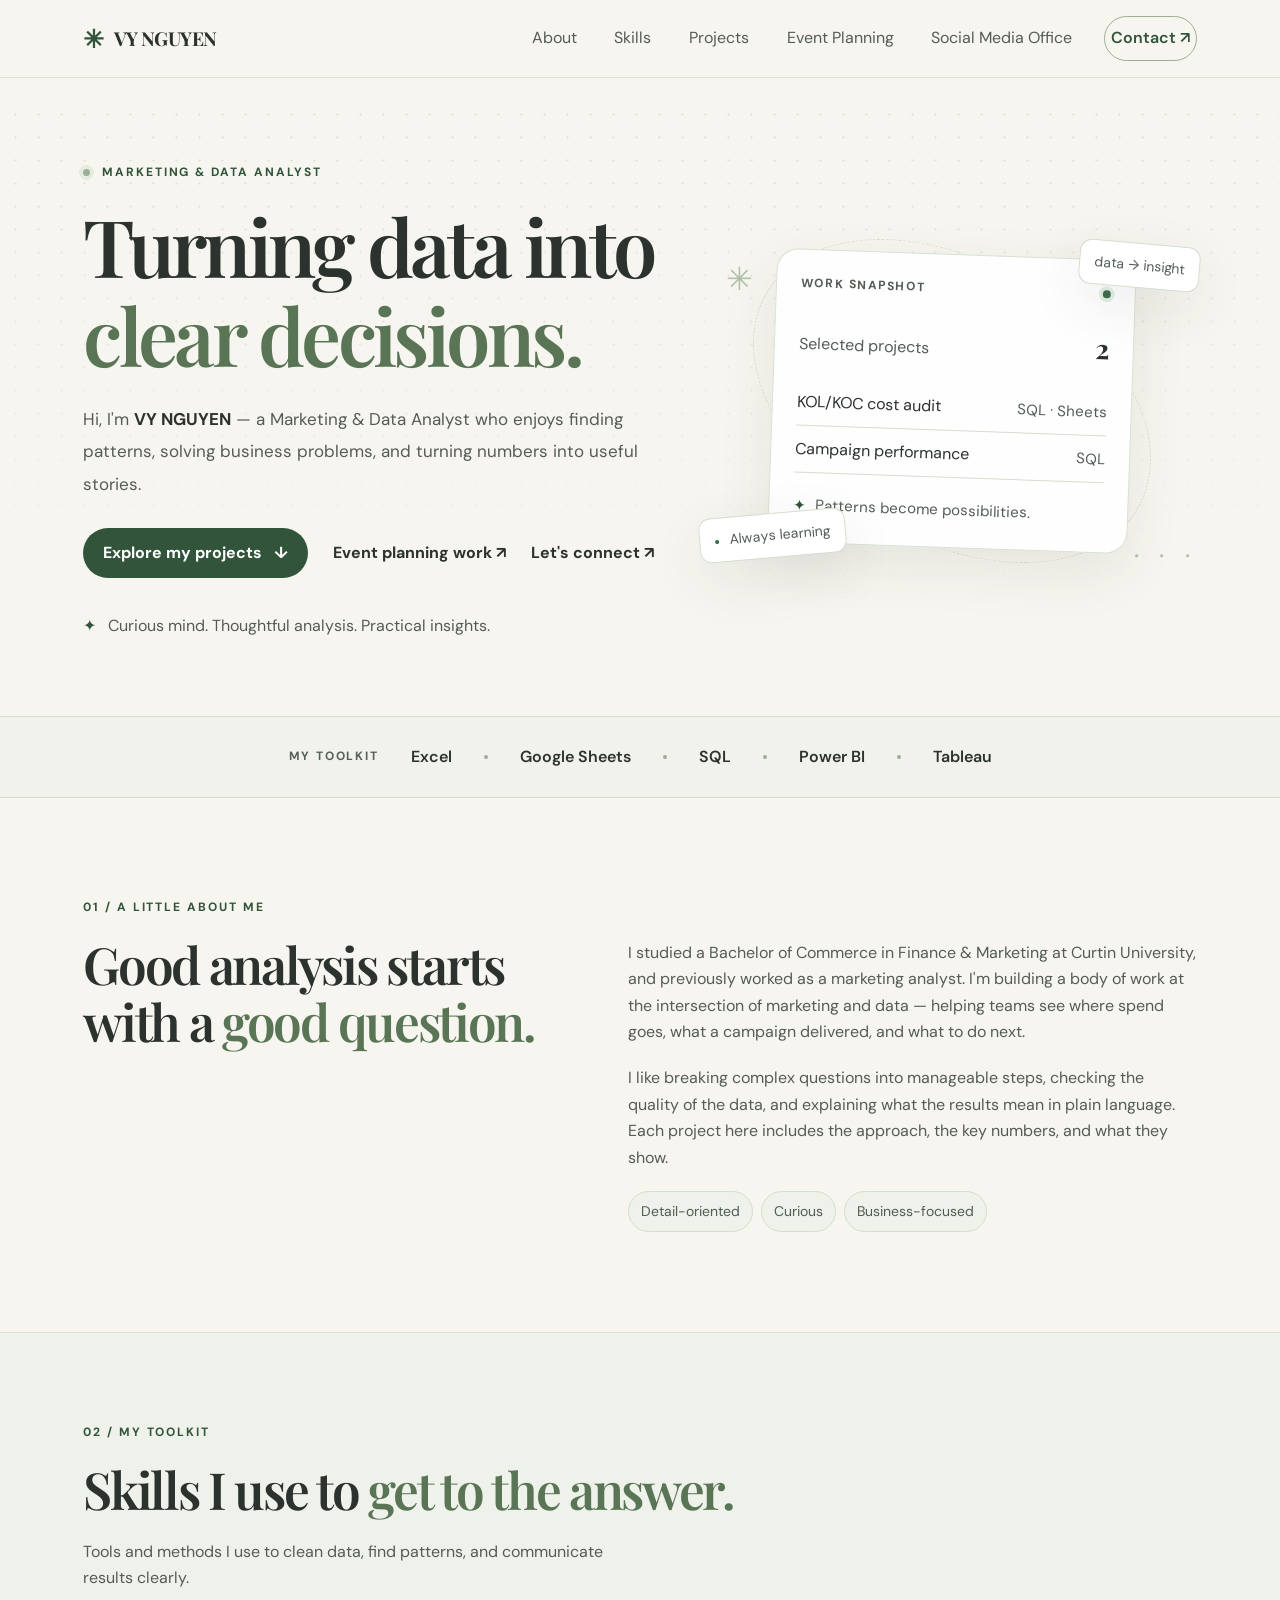
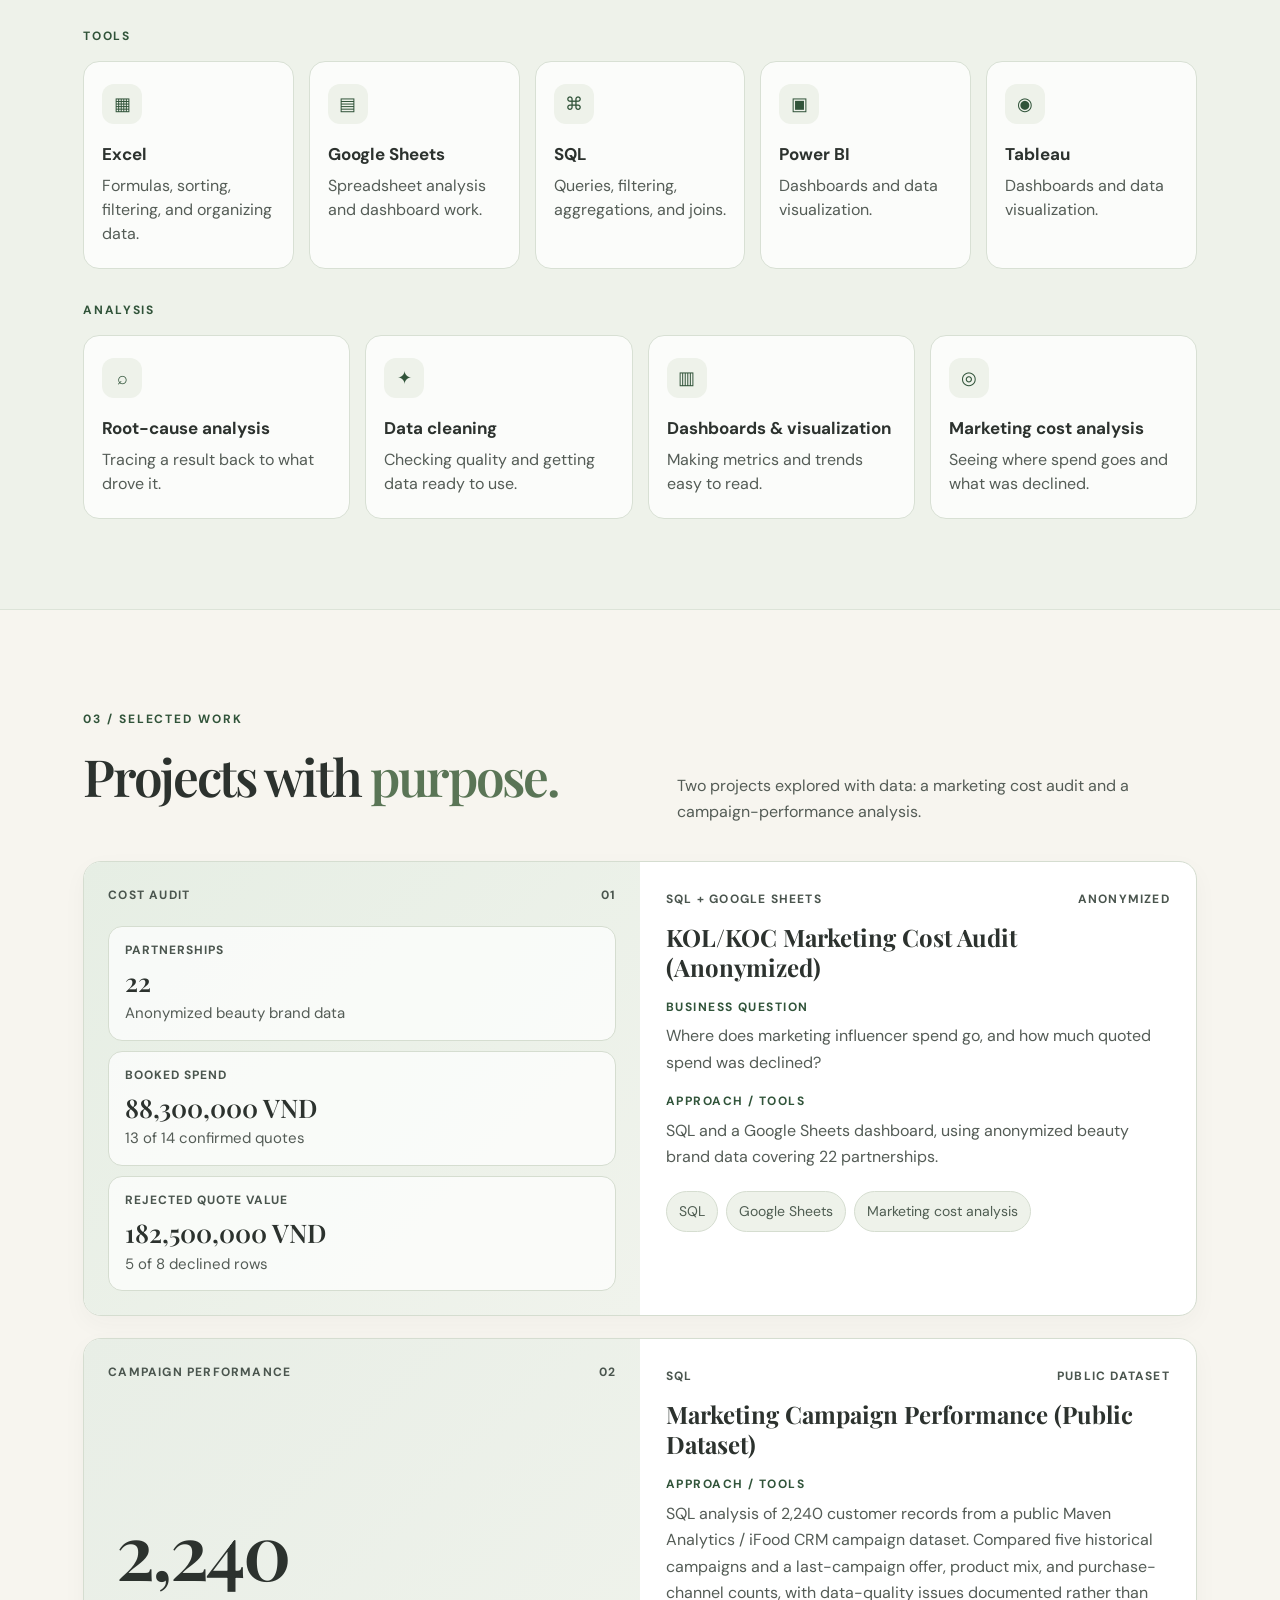
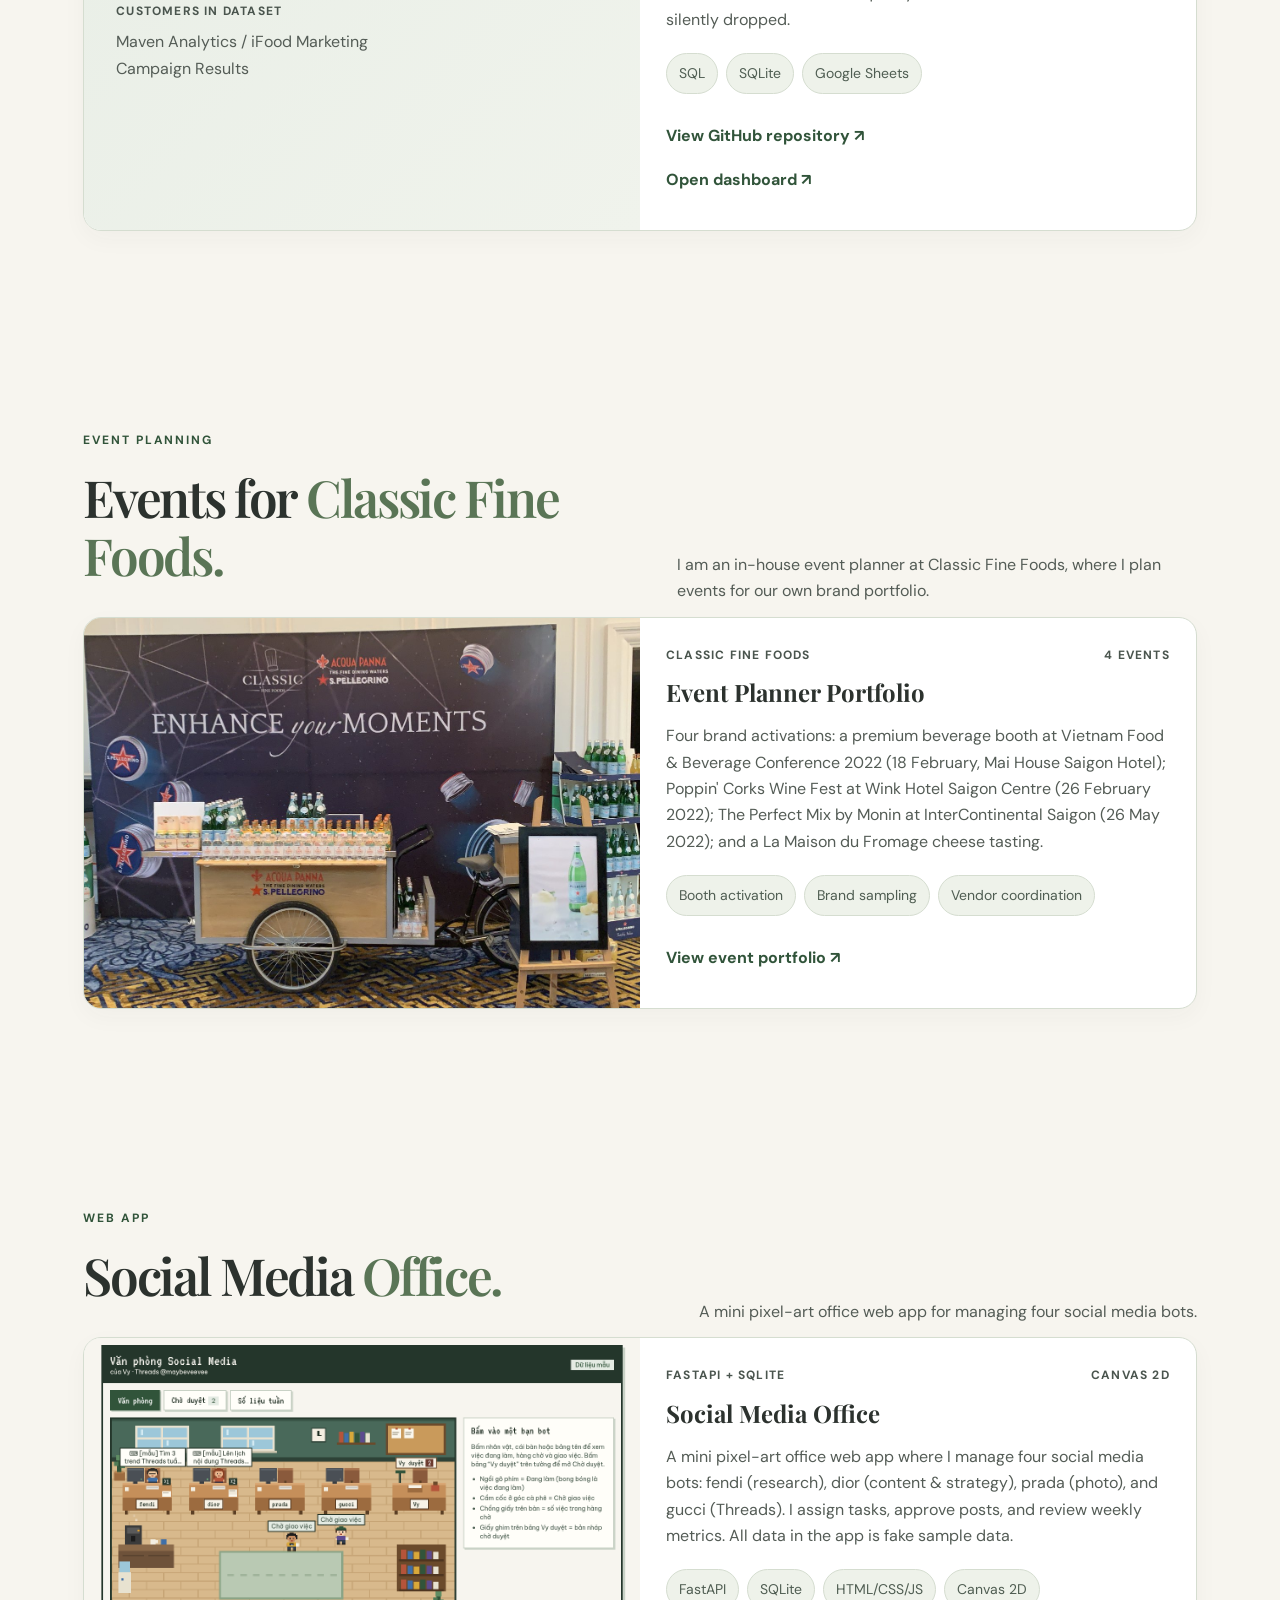
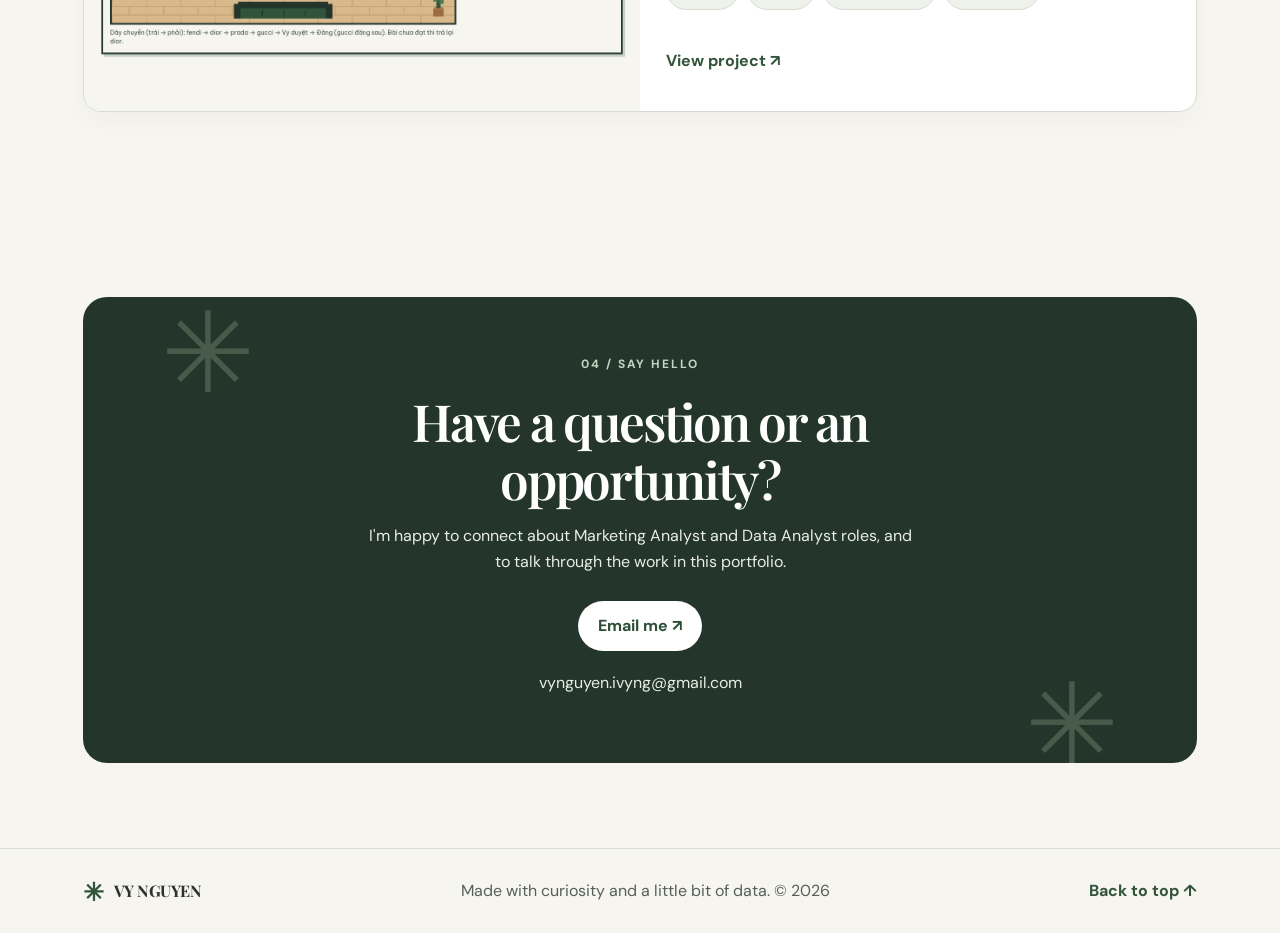
==== commit 4bd750bd: "Add the Social Media Office project to the portfolio Add a sage-and-cream project page, nav links, a" ====
--- a/index.html
+++ b/index.html
@@ -18,6 +18,7 @@
       <a href="#skills">Skills</a>
       <a href="#projects">Projects</a>
       <a href="events.html">Event Planning</a>
+      <a href="social-media-office.html">Social Media Office</a>
       <a class="nav-contact" href="#contact">Contact ↗</a>
     </nav>
   </header>
@@ -235,6 +236,30 @@
       </div>
     </section>
 
+    <section class="section content-section" id="social-media-office">
+      <div class="section-heading project-heading">
+        <div>
+          <p class="eyebrow">Web app</p>
+          <h2>Social Media <span>Office.</span></h2>
+        </div>
+        <p class="section-intro">A mini pixel-art office web app for managing four social media bots.</p>
+      </div>
+      <div class="workstream-wrap">
+        <article class="project-card">
+          <div class="project-visual visual-smo">
+            <img src="assets/social-media-office/office.svg" alt="Pixel-art office with four bot desks labeled fendi, dior, prada, and gucci, plus a review desk">
+          </div>
+          <div class="project-info">
+            <div class="project-meta"><span>FastAPI + SQLite</span><span>Canvas 2D</span></div>
+            <h3>Social Media Office</h3>
+            <p class="project-lead">A mini pixel-art office web app where I manage four social media bots: fendi (research), dior (content &amp; strategy), prada (photo), and gucci (Threads). I assign tasks, approve posts, and review weekly metrics. All data in the app is fake sample data.</p>
+            <div class="tag-row"><span>FastAPI</span><span>SQLite</span><span>HTML/CSS/JS</span><span>Canvas 2D</span></div>
+            <a class="project-link" href="social-media-office.html">View project ↗</a>
+          </div>
+        </article>
+      </div>
+    </section>
+
     <section class="section contact-section" id="contact">
       <div class="contact-panel">
         <p class="eyebrow">04 / Say hello</p>
--- a/style.css
+++ b/style.css
@@ -1535,3 +1535,632 @@
 body.home .skill-card p {
   min-height: 0;
 }
+
+/* ==========================================================================
+   Social Media Office page and homepage card (sage + cream, no pink)
+   Scoped to body.smo so events.html keeps its existing styles.
+   Tokens match the body.home homepage redesign.
+   ========================================================================== */
+
+body.home .visual-smo {
+  padding: 0;
+  min-height: 290px;
+  background: #e6eee4;
+}
+
+body.home .visual-smo img {
+  width: 100%;
+  height: 100%;
+  min-height: 290px;
+  display: block;
+  object-fit: cover;
+  object-position: center 35%;
+}
+
+body.smo {
+  --ink: #2c322e;
+  --muted: #545c56;
+  --sage: #9aaf96;
+  --sage-accent: #5a7556;
+  --sage-text: #31543a;
+  --sage-pale: #eef2ea;
+  --sage-soft: #e4ebe0;
+  --cream: #f7f5ef;
+  --line: #d5ddd0;
+  --white: #ffffff;
+  --contact: #24362b;
+  --contact-text: #e8eee6;
+  --contact-eyebrow: #c5d4c2;
+  --footer: #56605a;
+  --shadow: 0 18px 55px rgba(44, 50, 46, .09);
+  margin: 0;
+  overflow-x: hidden;
+  background: var(--cream);
+  color: var(--ink);
+  font-family: "DM Sans", sans-serif;
+  font-size: 16px;
+  line-height: 1.65;
+}
+
+html:has(body.smo) {
+  scroll-behavior: smooth;
+  scroll-padding-top: 86px;
+  overflow-x: hidden;
+}
+
+body.smo a {
+  color: inherit;
+  text-decoration: none;
+}
+
+body.smo :focus-visible {
+  outline: 2px solid var(--sage-text);
+  outline-offset: 3px;
+}
+
+body.smo .skip-link {
+  position: absolute;
+  left: 12px;
+  top: -80px;
+  z-index: 40;
+  padding: 10px 16px;
+  border-radius: 999px;
+  background: var(--sage-text);
+  color: var(--white);
+  font-weight: 700;
+}
+
+body.smo .skip-link:focus {
+  top: 12px;
+}
+
+body.smo .site-header {
+  height: 78px;
+  padding: 0 max(6.5vw, 24px);
+  display: flex;
+  align-items: center;
+  justify-content: space-between;
+  position: sticky;
+  top: 0;
+  z-index: 20;
+  background: rgba(247, 245, 239, .92);
+  border-bottom: 1px solid rgba(213, 221, 208, .8);
+  backdrop-filter: blur(14px);
+}
+
+body.smo .brand {
+  display: inline-flex;
+  align-items: center;
+  min-height: 44px;
+  gap: 10px;
+  font-family: "Playfair Display", Georgia, serif;
+  font-size: 1.2rem;
+  font-weight: 700;
+  letter-spacing: -.03em;
+}
+
+body.smo .brand-mark {
+  color: var(--sage-text);
+  font-size: 1.55rem;
+}
+
+body.smo .nav {
+  display: flex;
+  align-items: center;
+  gap: clamp(8px, 1.6vw, 24px);
+  color: var(--muted);
+  font-size: 1rem;
+}
+
+body.smo .nav a {
+  display: inline-flex;
+  align-items: center;
+  min-height: 44px;
+  padding: 8px 6px;
+  font-size: 1rem;
+}
+
+body.smo .nav a:hover,
+body.smo .text-link:hover,
+body.smo .project-link:hover {
+  color: var(--sage-text);
+}
+
+body.smo .nav a[aria-current="page"] {
+  color: var(--sage-text);
+  font-weight: 700;
+}
+
+body.smo .nav-contact {
+  padding: 0 16px;
+  border: 1px solid var(--sage);
+  border-radius: 999px;
+  color: var(--sage-text);
+  font-weight: 600;
+}
+
+body.smo .menu-toggle {
+  display: none;
+  width: 44px;
+  height: 44px;
+  border: 0;
+  background: transparent;
+  font-size: 1.5rem;
+  color: var(--ink);
+  cursor: pointer;
+}
+
+body.smo .section {
+  width: min(1120px, 87%);
+  margin: 0 auto;
+}
+
+body.smo .eyebrow {
+  margin: 0 0 18px;
+  color: var(--sage-text);
+  font-size: .75rem;
+  font-weight: 700;
+  letter-spacing: .16em;
+  text-transform: uppercase;
+}
+
+body.smo .eyebrow-dot {
+  display: inline-block;
+  width: 7px;
+  height: 7px;
+  margin-right: 7px;
+  border-radius: 50%;
+  background: var(--sage);
+  box-shadow: 0 0 0 4px var(--sage-pale);
+}
+
+body.smo h1,
+body.smo h2 {
+  font-family: "Playfair Display", Georgia, serif;
+  font-weight: 600;
+  letter-spacing: -.045em;
+  line-height: 1.13;
+}
+
+body.smo h1 span,
+body.smo h2 span {
+  color: var(--sage-text);
+}
+
+body.smo .page-hero {
+  padding-top: 85px;
+  padding-bottom: 56px;
+  position: relative;
+}
+
+body.smo .page-hero::before {
+  content: "";
+  position: absolute;
+  inset: 10px -8vw 0;
+  z-index: -1;
+  background-image: radial-gradient(#d0d9cb 1.15px, transparent 1.15px);
+  background-size: 23px 23px;
+  opacity: .55;
+  mask-image: linear-gradient(to bottom, black, transparent 92%);
+}
+
+body.smo .page-hero h1 {
+  max-width: 860px;
+  margin-bottom: 18px;
+  font-size: clamp(2.6rem, 5.2vw, 4.3rem);
+}
+
+body.smo .page-hero .hero-description {
+  max-width: 720px;
+  color: var(--muted);
+  font-size: 1.06rem;
+  line-height: 1.9;
+}
+
+body.smo .hero-note {
+  margin-top: 22px;
+  color: var(--muted);
+  font-size: .86rem;
+}
+
+body.smo .sparkle {
+  color: var(--sage-text);
+  margin-right: 8px;
+}
+
+body.smo .smo-band {
+  border-top: 1px solid var(--line);
+  background: var(--cream);
+}
+
+body.smo .event-case {
+  padding-top: 90px;
+  padding-bottom: 90px;
+}
+
+body.smo .section-heading h2 {
+  max-width: 860px;
+  margin-bottom: 28px;
+  font-size: clamp(2rem, 4vw, 3.2rem);
+}
+
+body.smo .event-hero-shot,
+body.smo .event-gallery figure {
+  background: var(--sage-pale);
+  border-color: var(--line);
+}
+
+body.smo .event-hero-shot.smo-shot img {
+  height: auto;
+  max-height: 640px;
+  object-fit: contain;
+  background: var(--white);
+}
+
+body.smo .event-facts dt,
+body.smo .smo-bots .glance-num {
+  color: var(--sage-text);
+}
+
+body.smo .event-facts > div,
+body.smo .smo-bots article {
+  background: rgba(255, 255, 255, .85);
+  border-color: var(--line);
+}
+
+body.smo .event-facts > div:last-child {
+  grid-column: 1 / -1;
+}
+
+body.smo .event-block h3 {
+  color: var(--ink);
+}
+
+body.smo .event-block > p,
+body.smo .event-block li,
+body.smo .event-hero-shot figcaption,
+body.smo .event-gallery figcaption {
+  color: var(--muted);
+}
+
+body.smo .smo-bots {
+  display: grid;
+  grid-template-columns: repeat(4, 1fr);
+  gap: 14px;
+  margin: 0 0 36px;
+}
+
+body.smo .smo-bots article {
+  margin: 0;
+  padding: 16px 16px 18px;
+  border: 1px solid var(--line);
+  border-radius: 16px;
+}
+
+body.smo .smo-bots .glance-num {
+  display: block;
+  margin-bottom: 8px;
+  font-size: .66rem;
+  font-weight: 700;
+  letter-spacing: .12em;
+  text-transform: uppercase;
+}
+
+body.smo .smo-bots strong {
+  display: block;
+  margin-bottom: 6px;
+  font-family: "Playfair Display", Georgia, serif;
+  font-size: 1.15rem;
+  line-height: 1.25;
+  font-weight: 600;
+}
+
+body.smo .smo-bots p {
+  margin: 0;
+  color: var(--muted);
+  font-size: .85rem;
+}
+
+body.smo .event-gallery.smo-gallery {
+  grid-template-columns: 1fr;
+}
+
+body.smo .event-gallery.smo-gallery figure.wide {
+  grid-column: 1 / -1;
+}
+
+body.smo .event-gallery.smo-gallery img {
+  height: auto;
+  max-height: 620px;
+  object-fit: contain;
+  background: var(--white);
+  image-rendering: auto;
+}
+
+body.smo .project-link {
+  color: var(--sage-text);
+  font-size: 1rem;
+  font-weight: 700;
+}
+
+body.smo .contact-section {
+  padding-top: 85px;
+  padding-bottom: 85px;
+}
+
+body.smo .contact-panel {
+  padding: 58px 30px;
+  border-radius: 24px;
+  background: var(--contact);
+  color: white;
+  text-align: center;
+  position: relative;
+  overflow: hidden;
+}
+
+body.smo .contact-panel::before,
+body.smo .contact-panel::after {
+  content: "✳";
+  position: absolute;
+  color: #8aa286;
+  opacity: .35;
+  font-size: 7rem;
+  pointer-events: none;
+}
+
+body.smo .contact-panel::before {
+  top: -35px;
+  left: 7%;
+}
+
+body.smo .contact-panel::after {
+  bottom: -55px;
+  right: 7%;
+}
+
+body.smo .contact-panel > * {
+  position: relative;
+  z-index: 1;
+}
+
+body.smo .contact-panel .eyebrow {
+  color: var(--contact-eyebrow);
+}
+
+body.smo .contact-panel h2 {
+  max-width: 650px;
+  margin: 0 auto 14px;
+  font-size: clamp(2rem, 4vw, 3.2rem);
+}
+
+body.smo .contact-panel > p:not(.eyebrow) {
+  max-width: 560px;
+  margin: 0 auto 25px;
+  color: var(--contact-text);
+  font-size: 1rem;
+}
+
+body.smo .button {
+  min-height: 47px;
+  padding: 12px 19px;
+  display: inline-flex;
+  align-items: center;
+  justify-content: center;
+  gap: 14px;
+  border-radius: 999px;
+  font-size: .88rem;
+  font-weight: 700;
+  transition: transform .2s, box-shadow .2s;
+}
+
+body.smo .button:hover {
+  transform: translateY(-2px);
+  box-shadow: 0 9px 22px rgba(44, 50, 46, .16);
+}
+
+body.smo .button-light {
+  background: white;
+  color: #2c4e36;
+}
+
+body.smo .contact-email {
+  display: flex;
+  align-items: center;
+  justify-content: center;
+  min-height: 44px;
+  margin-top: 10px;
+  color: var(--contact-text);
+  font-size: 1rem;
+}
+
+body.smo .site-footer {
+  min-height: 82px;
+  padding: 20px max(6.5vw, 24px);
+  display: flex;
+  align-items: center;
+  justify-content: space-between;
+  gap: 20px;
+  border-top: 1px solid var(--line);
+  color: var(--footer);
+  font-size: 1rem;
+}
+
+body.smo .site-footer .brand {
+  color: var(--ink);
+  font-size: 1rem;
+}
+
+body.smo .site-footer > a:last-child {
+  color: var(--sage-text);
+  min-height: 44px;
+  display: inline-flex;
+  align-items: center;
+  font-weight: 700;
+}
+
+@media (max-width: 850px) {
+  body.smo .smo-bots {
+    grid-template-columns: repeat(2, 1fr);
+  }
+}
+
+@media (max-width: 650px) {
+  body.smo .site-header {
+    height: 68px;
+  }
+
+  body.smo .menu-toggle {
+    display: grid;
+    place-items: center;
+  }
+
+  body.smo .nav {
+    display: none;
+    position: absolute;
+    top: 67px;
+    left: 0;
+    right: 0;
+    padding: 12px 7% 20px;
+    align-items: stretch;
+    flex-direction: column;
+    gap: 4px;
+    background: var(--cream);
+    border-bottom: 1px solid var(--line);
+  }
+
+  body.smo .nav.nav-open {
+    display: flex;
+  }
+
+  body.smo .nav a {
+    min-height: 44px;
+    padding: 10px 4px;
+  }
+
+  body.smo .nav-contact {
+    align-self: flex-start;
+    padding: 0 16px;
+  }
+
+  body.smo .section {
+    width: 88%;
+  }
+
+  body.smo .page-hero {
+    padding-top: 58px;
+    padding-bottom: 40px;
+  }
+
+  body.smo .page-hero h1 {
+    font-size: clamp(2.3rem, 12vw, 3.4rem);
+  }
+
+  body.smo .event-case {
+    padding-top: 70px;
+    padding-bottom: 70px;
+  }
+
+  body.smo .contact-section {
+    padding-top: 60px;
+    padding-bottom: 60px;
+  }
+
+  body.smo .contact-panel {
+    padding: 48px 22px 56px;
+  }
+
+  body.smo .contact-panel::before,
+  body.smo .contact-panel::after {
+    font-size: 4.2rem;
+    opacity: .22;
+  }
+
+  body.smo .contact-panel::after {
+    bottom: -36px;
+    right: 6%;
+  }
+
+  body.smo .site-footer {
+    flex-wrap: wrap;
+    justify-content: center;
+    text-align: center;
+  }
+
+  body.smo .site-footer > span {
+    order: 3;
+    width: 100%;
+  }
+}
+
+@media (prefers-reduced-motion: reduce) {
+  html:has(body.smo) {
+    scroll-behavior: auto;
+  }
+
+  body.smo *,
+  body.smo *::before,
+  body.smo *::after {
+    transition-duration: .01ms !important;
+  }
+}
+
+@media (max-width: 900px) {
+  /* Six nav items need a menu earlier than the original 650px breakpoint. */
+  .site-header { height: 68px; }
+  .menu-toggle { display: block; }
+  .nav {
+    display: none;
+    position: absolute;
+    top: 67px;
+    left: 0;
+    right: 0;
+    padding: 20px 7%;
+    align-items: stretch;
+    flex-direction: column;
+    gap: 17px;
+    background: #fffaf8;
+    border-bottom: 1px solid var(--line);
+  }
+  .nav.nav-open { display: flex; }
+  .nav-contact { align-self: flex-start; }
+
+  body.home .site-header,
+  body.smo .site-header { height: 68px; }
+
+  body.home .menu-toggle,
+  body.smo .menu-toggle {
+    display: grid;
+    place-items: center;
+  }
+
+  body.home .nav,
+  body.smo .nav {
+    display: none;
+    position: absolute;
+    top: 67px;
+    left: 0;
+    right: 0;
+    padding: 12px 7% 20px;
+    align-items: stretch;
+    flex-direction: column;
+    gap: 4px;
+    background: var(--cream);
+    border-bottom: 1px solid var(--line);
+  }
+
+  body.home .nav.nav-open,
+  body.smo .nav.nav-open { display: flex; }
+
+  body.home .nav a,
+  body.smo .nav a {
+    min-height: 44px;
+    padding: 10px 4px;
+  }
+
+  body.home .nav-contact,
+  body.smo .nav-contact {
+    align-self: flex-start;
+    padding: 0 16px;
+  }
+}
+
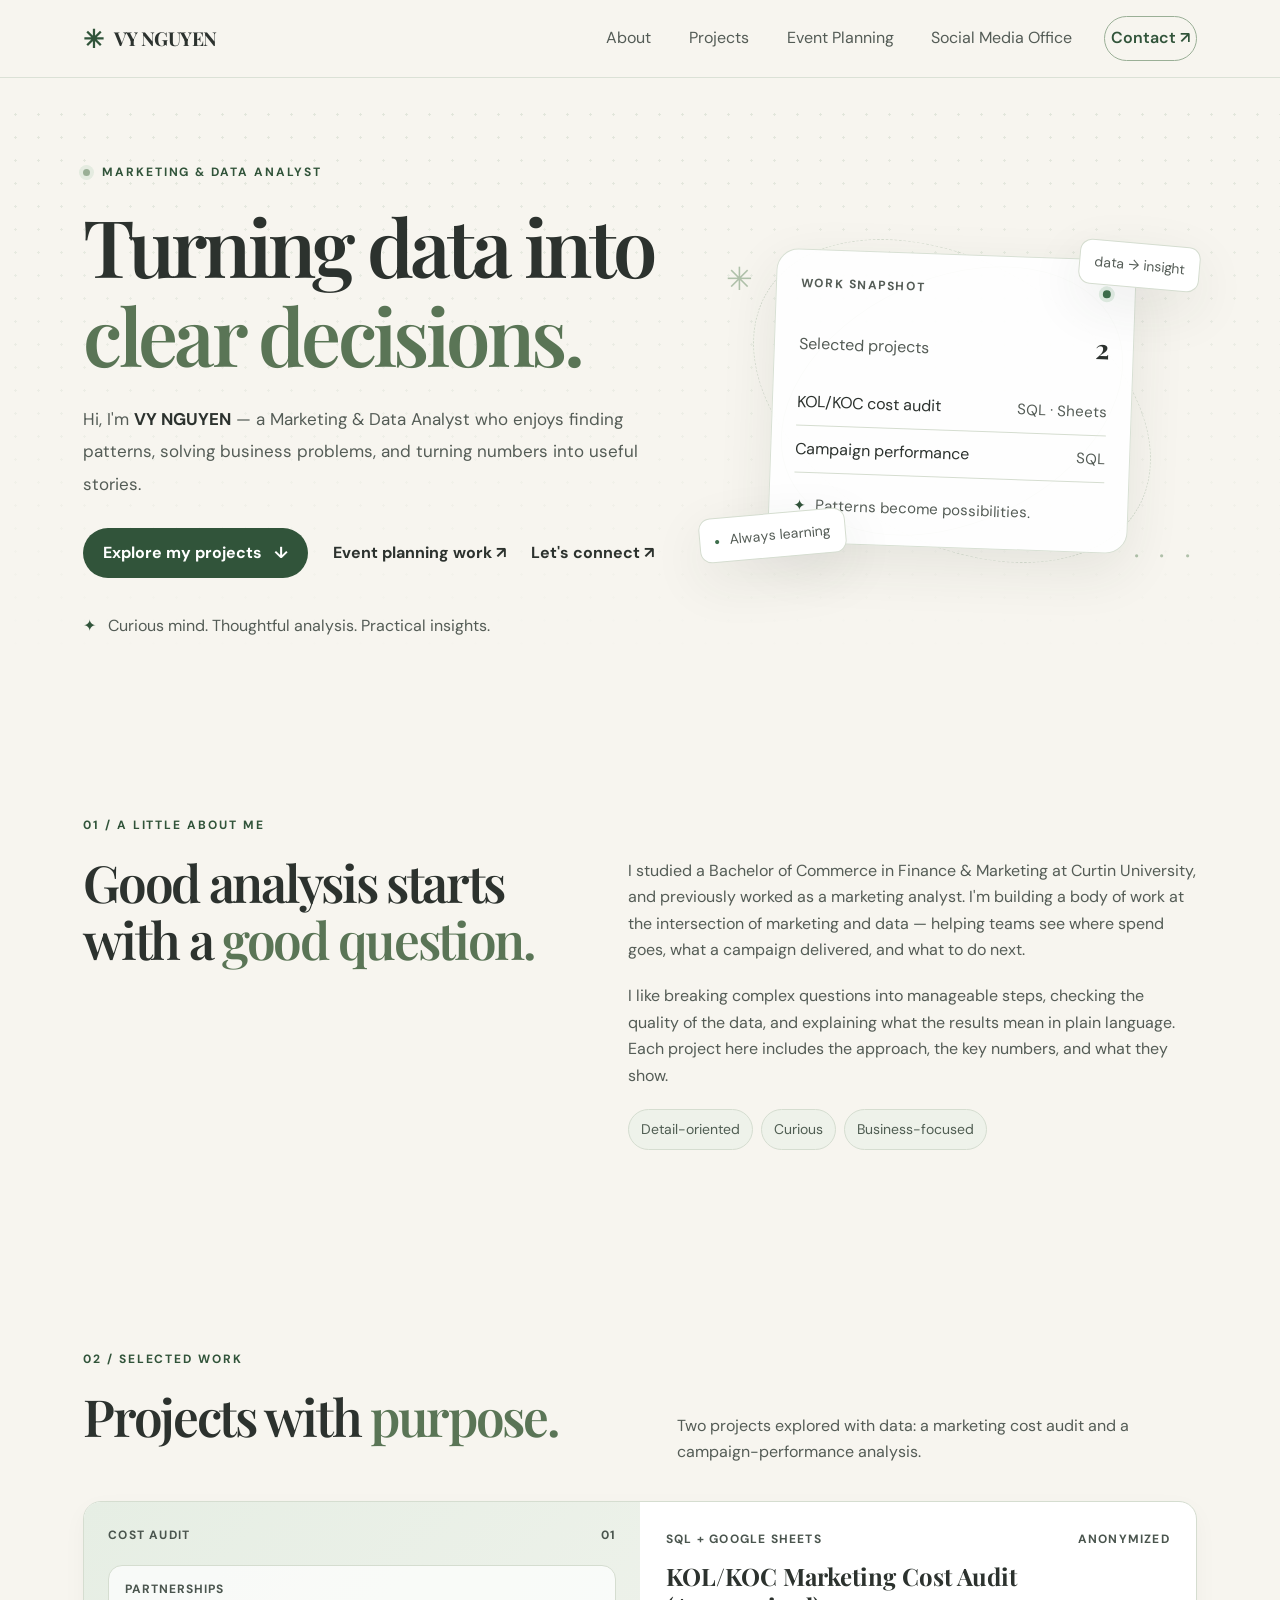
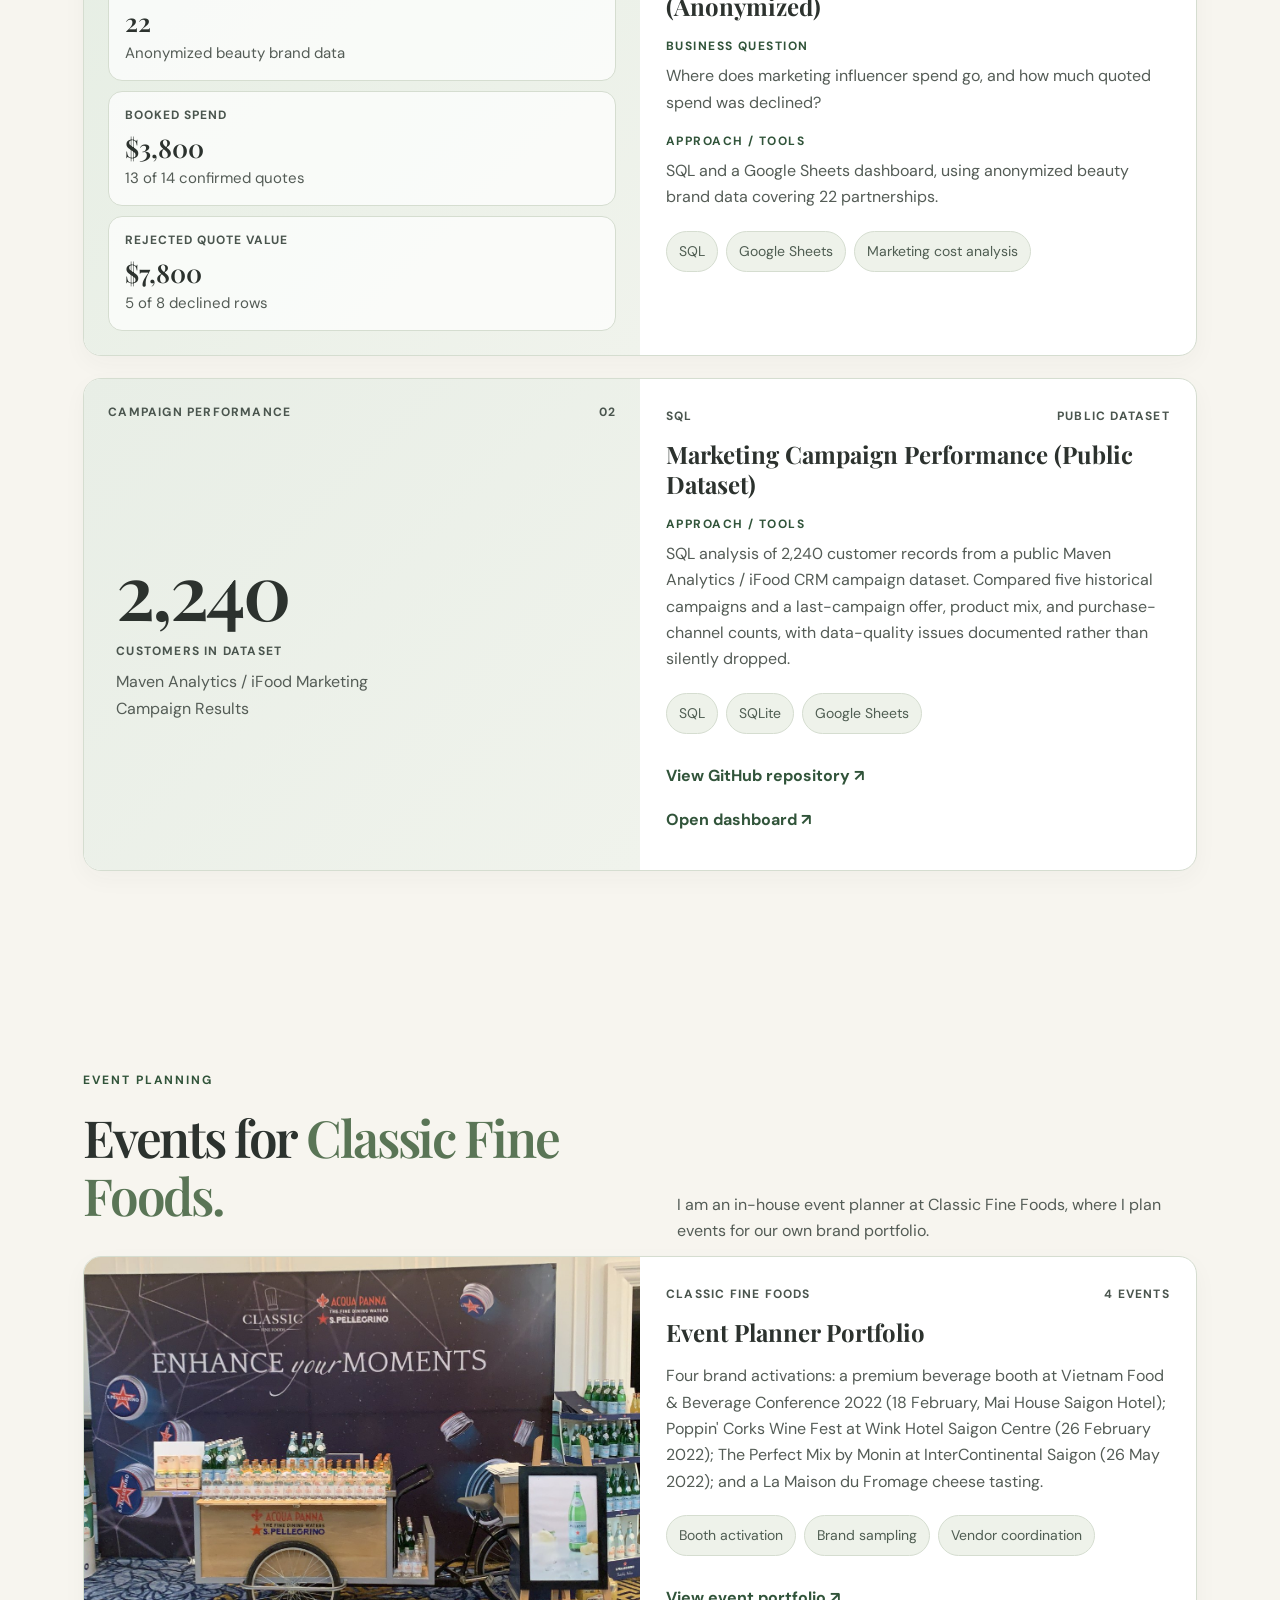
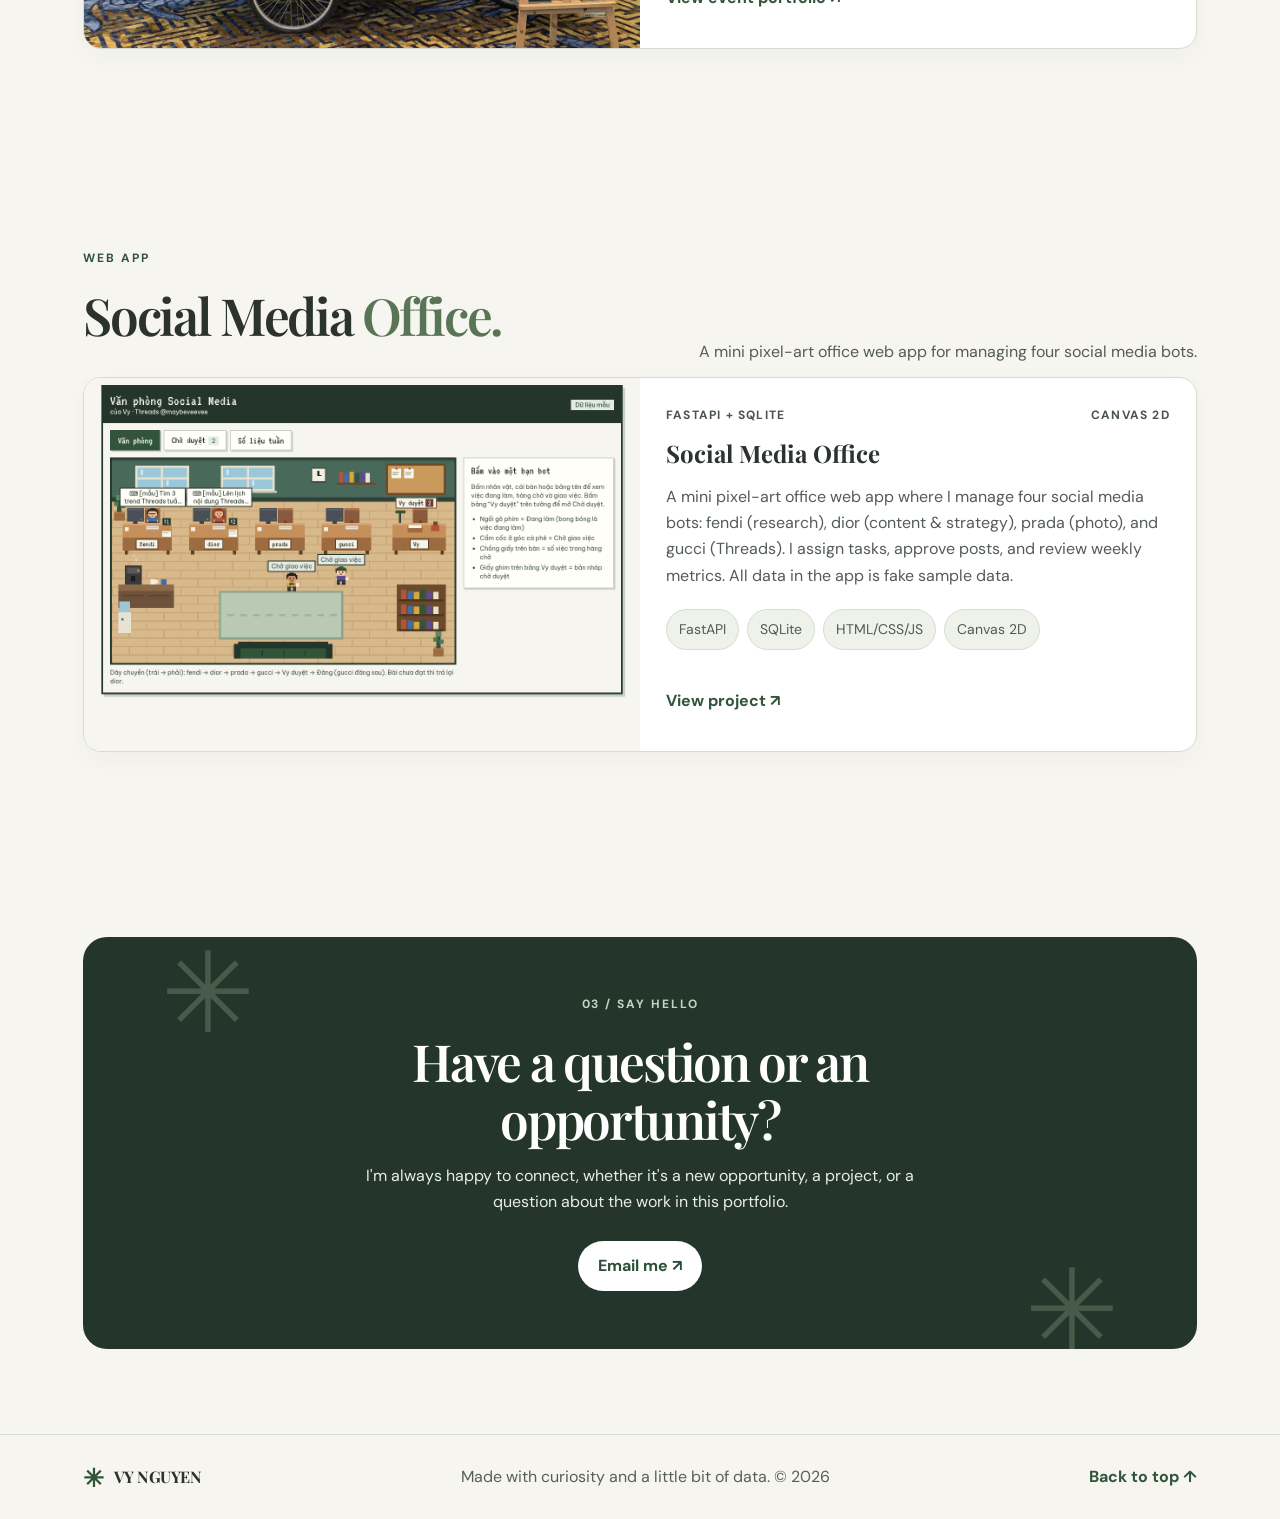
==== commit 76a9a78d: "Refresh homepage contact copy and show portfolio figures in USD Remove the My Toolkit strip and skil" ====
--- a/index.html
+++ b/index.html
@@ -15,7 +15,6 @@
     <button class="menu-toggle" type="button" aria-label="Toggle navigation" aria-expanded="false">☰</button>
     <nav class="nav" aria-label="Main navigation">
       <a href="#about">About</a>
-      <a href="#skills">Skills</a>
       <a href="#projects">Projects</a>
       <a href="events.html">Event Planning</a>
       <a href="social-media-office.html">Social Media Office</a>
@@ -54,15 +53,6 @@
       </div>
     </section>
 
-    <section class="trust-strip" aria-label="Toolkit">
-      <span>MY TOOLKIT</span>
-      <b>Excel</b><i></i>
-      <b>Google Sheets</b><i></i>
-      <b>SQL</b><i></i>
-      <b>Power BI</b><i></i>
-      <b>Tableau</b>
-    </section>
-
     <section class="section content-section" id="about">
       <div class="section-heading">
         <p class="eyebrow">01 / A little about me</p>
@@ -75,77 +65,10 @@
       </div>
     </section>
 
-    <section class="skills-section" id="skills">
-      <div class="section content-section">
-        <div class="section-heading">
-          <p class="eyebrow">02 / My toolkit</p>
-          <h2>Skills I use to <span>get to the answer.</span></h2>
-          <p class="section-intro">Tools and methods I use to clean data, find patterns, and communicate results clearly.</p>
-        </div>
-
-        <div class="skill-group">
-          <h3 class="skill-group-label">Tools</h3>
-          <div class="skill-grid">
-            <article class="skill-card">
-              <div class="skill-icon" aria-hidden="true">▦</div>
-              <h3>Excel</h3>
-              <p>Formulas, sorting, filtering, and organizing data.</p>
-            </article>
-            <article class="skill-card">
-              <div class="skill-icon" aria-hidden="true">▤</div>
-              <h3>Google Sheets</h3>
-              <p>Spreadsheet analysis and dashboard work.</p>
-            </article>
-            <article class="skill-card">
-              <div class="skill-icon" aria-hidden="true">⌘</div>
-              <h3>SQL</h3>
-              <p>Queries, filtering, aggregations, and joins.</p>
-            </article>
-            <article class="skill-card">
-              <div class="skill-icon" aria-hidden="true">▣</div>
-              <h3>Power BI</h3>
-              <p>Dashboards and data visualization.</p>
-            </article>
-            <article class="skill-card">
-              <div class="skill-icon" aria-hidden="true">◉</div>
-              <h3>Tableau</h3>
-              <p>Dashboards and data visualization.</p>
-            </article>
-          </div>
-        </div>
-
-        <div class="skill-group">
-          <h3 class="skill-group-label">Analysis</h3>
-          <div class="skill-grid methods">
-            <article class="skill-card">
-              <div class="skill-icon" aria-hidden="true">⌕</div>
-              <h3>Root-cause analysis</h3>
-              <p>Tracing a result back to what drove it.</p>
-            </article>
-            <article class="skill-card">
-              <div class="skill-icon" aria-hidden="true">✦</div>
-              <h3>Data cleaning</h3>
-              <p>Checking quality and getting data ready to use.</p>
-            </article>
-            <article class="skill-card">
-              <div class="skill-icon" aria-hidden="true">▥</div>
-              <h3>Dashboards &amp; visualization</h3>
-              <p>Making metrics and trends easy to read.</p>
-            </article>
-            <article class="skill-card">
-              <div class="skill-icon" aria-hidden="true">◎</div>
-              <h3>Marketing cost analysis</h3>
-              <p>Seeing where spend goes and what was declined.</p>
-            </article>
-          </div>
-        </div>
-      </div>
-    </section>
-
     <section class="section content-section" id="projects">
       <div class="section-heading project-heading">
         <div>
-          <p class="eyebrow">03 / Selected work</p>
+          <p class="eyebrow">02 / Selected work</p>
           <h2>Projects with <span>purpose.</span></h2>
         </div>
         <p class="section-intro">Two projects explored with data: a marketing cost audit and a campaign-performance analysis.</p>
@@ -163,12 +86,12 @@
               </div>
               <div class="kpi-tile">
                 <span>Booked spend</span>
-                <strong>88,300,000 VND</strong>
+                <strong>$3,800</strong>
                 <em>13 of 14 confirmed quotes</em>
               </div>
               <div class="kpi-tile">
                 <span>Rejected quote value</span>
-                <strong>182,500,000 VND</strong>
+                <strong>$7,800</strong>
                 <em>5 of 8 declined rows</em>
               </div>
             </div>
@@ -262,11 +185,10 @@
 
     <section class="section contact-section" id="contact">
       <div class="contact-panel">
-        <p class="eyebrow">04 / Say hello</p>
+        <p class="eyebrow">03 / Say hello</p>
         <h2>Have a question or an opportunity?</h2>
-        <p>I'm happy to connect about Marketing Analyst and Data Analyst roles, and to talk through the work in this portfolio.</p>
+        <p>I'm always happy to connect, whether it's a new opportunity, a project, or a question about the work in this portfolio.</p>
         <a class="button button-light" href="mailto:vynguyen.ivyng@gmail.com">Email me ↗</a>
-        <a class="contact-email" href="mailto:vynguyen.ivyng@gmail.com">vynguyen.ivyng@gmail.com</a>
       </div>
     </section>
   </main>
--- a/style.css
+++ b/style.css
@@ -64,10 +64,6 @@
 .decor { position: absolute; color: #eeb2c8; }
 .decor-star { top: 47px; left: 4%; font-size: 2rem; }
 .decor-dot { right: 0; bottom: 18px; font-size: 1.7rem; letter-spacing: .25em; }
-.trust-strip { min-height: 82px; padding: 20px 7%; display: flex; align-items: center; justify-content: center; gap: clamp(14px, 3vw, 38px); flex-wrap: wrap; border-top: 1px solid var(--line); border-bottom: 1px solid var(--line); background: #fff5f8; color: #9a8792; }
-.trust-strip > span { font-size: .65rem; font-weight: 700; letter-spacing: .15em; }
-.trust-strip b { color: #796671; font-size: .88rem; font-weight: 600; }
-.trust-strip i { width: 4px; height: 4px; border-radius: 50%; background: var(--pink); }
 .content-section { padding-top: 100px; padding-bottom: 100px; }
 #about { display: grid; grid-template-columns: .9fr 1.1fr; gap: 80px; align-items: start; }
 .section-heading h2, .resume-inner h2 { margin-bottom: 20px; font-size: clamp(2.3rem, 4vw, 3.6rem); }
@@ -161,8 +157,6 @@
   h1 { font-size: clamp(3rem, 14vw, 4.5rem); }
   .hero-art { min-height: 340px; margin-top: 5px; transform: scale(.88); }
   .orbit-one { width: 320px; height: 320px; }.orbit-two { width: 360px; height: 360px; }
-  .trust-strip { gap: 12px 18px; }
-  .trust-strip > span { width: 100%; text-align: center; }
   #about { grid-template-columns: 1fr; gap: 0; }
   .content-section, .skills-section .content-section { padding-top: 70px; padding-bottom: 70px; }
   .about-content { padding-top: 0; }
@@ -445,8 +439,6 @@
   --cream: #f7f5ef;
   --line: #d5ddd0;
   --white: #ffffff;
-  --skills-bg: #eef2ea;
-  --strip-bg: #f0f2eb;
   --contact: #24362b;
   --contact-text: #e8eee6;
   --contact-eyebrow: #c5d4c2;
@@ -867,39 +859,6 @@
   letter-spacing: .25em;
 }
 
-body.home .trust-strip {
-  min-height: 82px;
-  padding: 20px 7%;
-  display: flex;
-  align-items: center;
-  justify-content: center;
-  gap: clamp(14px, 3vw, 32px);
-  flex-wrap: wrap;
-  border-top: 1px solid var(--line);
-  border-bottom: 1px solid var(--line);
-  background: var(--strip-bg);
-  color: var(--footer);
-}
-
-body.home .trust-strip > span {
-  font-size: .75rem;
-  font-weight: 700;
-  letter-spacing: .15em;
-}
-
-body.home .trust-strip b {
-  color: var(--ink);
-  font-size: 1rem;
-  font-weight: 600;
-}
-
-body.home .trust-strip i {
-  width: 4px;
-  height: 4px;
-  border-radius: 50%;
-  background: var(--sage);
-}
-
 body.home .content-section {
   padding-top: var(--space-10);
   padding-bottom: var(--space-10);
@@ -942,80 +901,10 @@
   font-size: .875rem;
 }
 
-body.home .skills-section {
-  background: var(--skills-bg);
-  border-top: 1px solid #dce4d8;
-  border-bottom: 1px solid #dce4d8;
-}
-
-body.home .skills-section .content-section {
-  padding-top: 90px;
-  padding-bottom: 90px;
-}
-
 body.home .section-intro {
   max-width: 520px;
   color: var(--muted);
   font-size: 1rem;
-}
-
-body.home .skill-group {
-  margin-top: 36px;
-}
-
-body.home .skill-group + .skill-group {
-  margin-top: 32px;
-}
-
-body.home .skill-group-label {
-  margin: 0 0 14px;
-  color: var(--sage-text);
-  font-size: .75rem;
-  font-weight: 700;
-  letter-spacing: .14em;
-  text-transform: uppercase;
-}
-
-body.home .skill-grid {
-  display: grid;
-  grid-template-columns: repeat(5, 1fr);
-  gap: 15px;
-  margin-top: 0;
-}
-
-body.home .skill-grid.methods {
-  grid-template-columns: repeat(4, 1fr);
-}
-
-body.home .skill-card {
-  padding: 22px 18px;
-  border: 1px solid #d8e0d4;
-  border-radius: 16px;
-  background: rgba(255, 255, 255, .75);
-}
-
-body.home .skill-icon {
-  width: 40px;
-  height: 40px;
-  display: grid;
-  place-items: center;
-  margin-bottom: 16px;
-  border-radius: 12px;
-  background: var(--sage-pale);
-  color: var(--sage-text);
-  font-size: 1.15rem;
-}
-
-body.home .skill-card h3 {
-  margin-bottom: 6px;
-  font-size: 1.0625rem;
-}
-
-body.home .skill-card p {
-  margin: 0;
-  color: var(--muted);
-  font-size: 1rem;
-  line-height: 1.5;
 }
 
 body.home .project-heading {
@@ -1341,10 +1230,6 @@
 
   body.home #about {
     gap: 35px;
-  }
-
-  body.home .skill-grid, body.home .skill-grid.methods {
-    grid-template-columns: repeat(2, 1fr);
   }
 
   body.home .project-heading {
@@ -1446,35 +1331,18 @@
     height: 360px;
   }
 
-  body.home .trust-strip {
-    gap: 12px 18px;
-  }
-
-  body.home .trust-strip > span {
-    width: 100%;
-    text-align: center;
-  }
-
   body.home #about {
     grid-template-columns: 1fr;
     gap: 0;
   }
 
-  body.home .content-section, body.home .skills-section .content-section {
+  body.home .content-section {
     padding-top: 70px;
     padding-bottom: 70px;
   }
 
   body.home .about-content {
     padding-top: 0;
-  }
-
-  body.home .skill-grid, body.home .skill-grid.methods {
-    gap: 10px;
-  }
-
-  body.home .skill-card {
-    padding: 18px 14px;
   }
 
   body.home .project-info {
@@ -1530,10 +1398,6 @@
   margin: 0 0 16px;
   color: var(--muted);
   font-size: 1rem;
-}
-
-body.home .skill-card p {
-  min-height: 0;
 }
 
 /* ==========================================================================
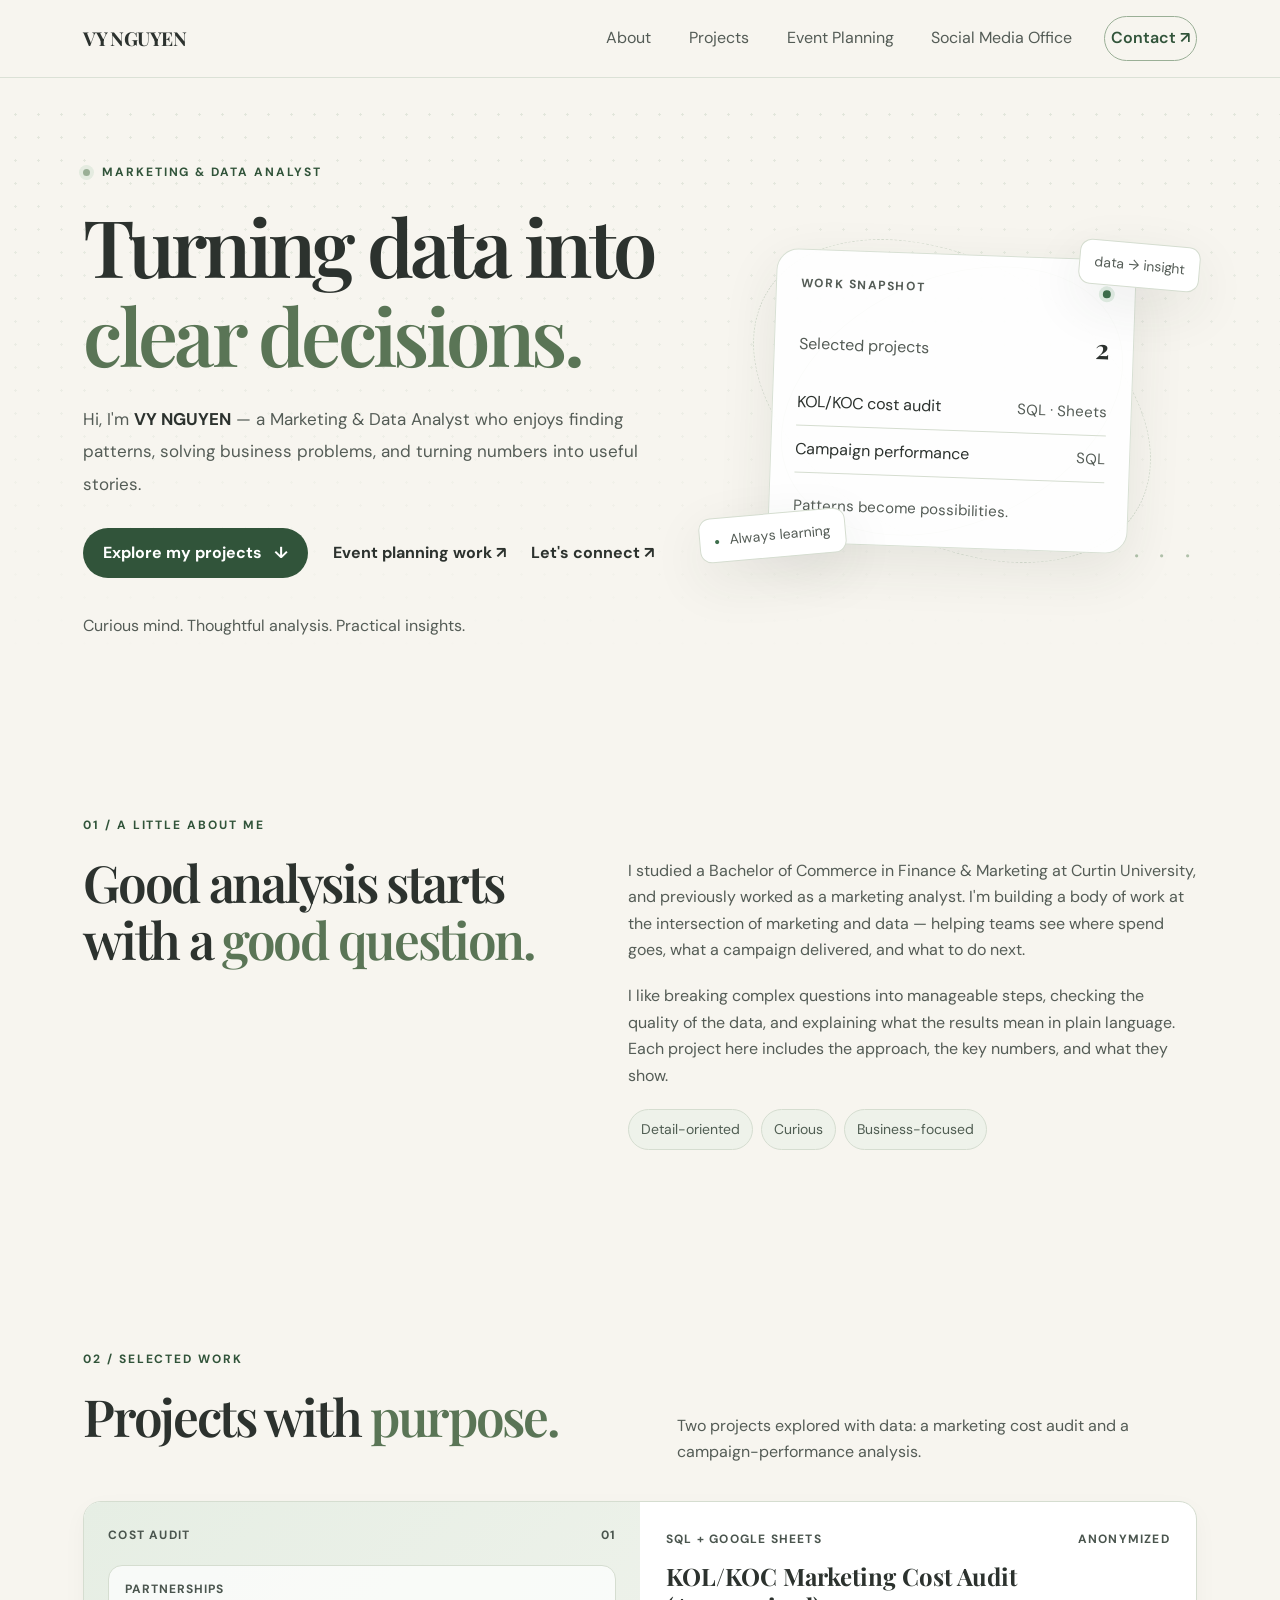
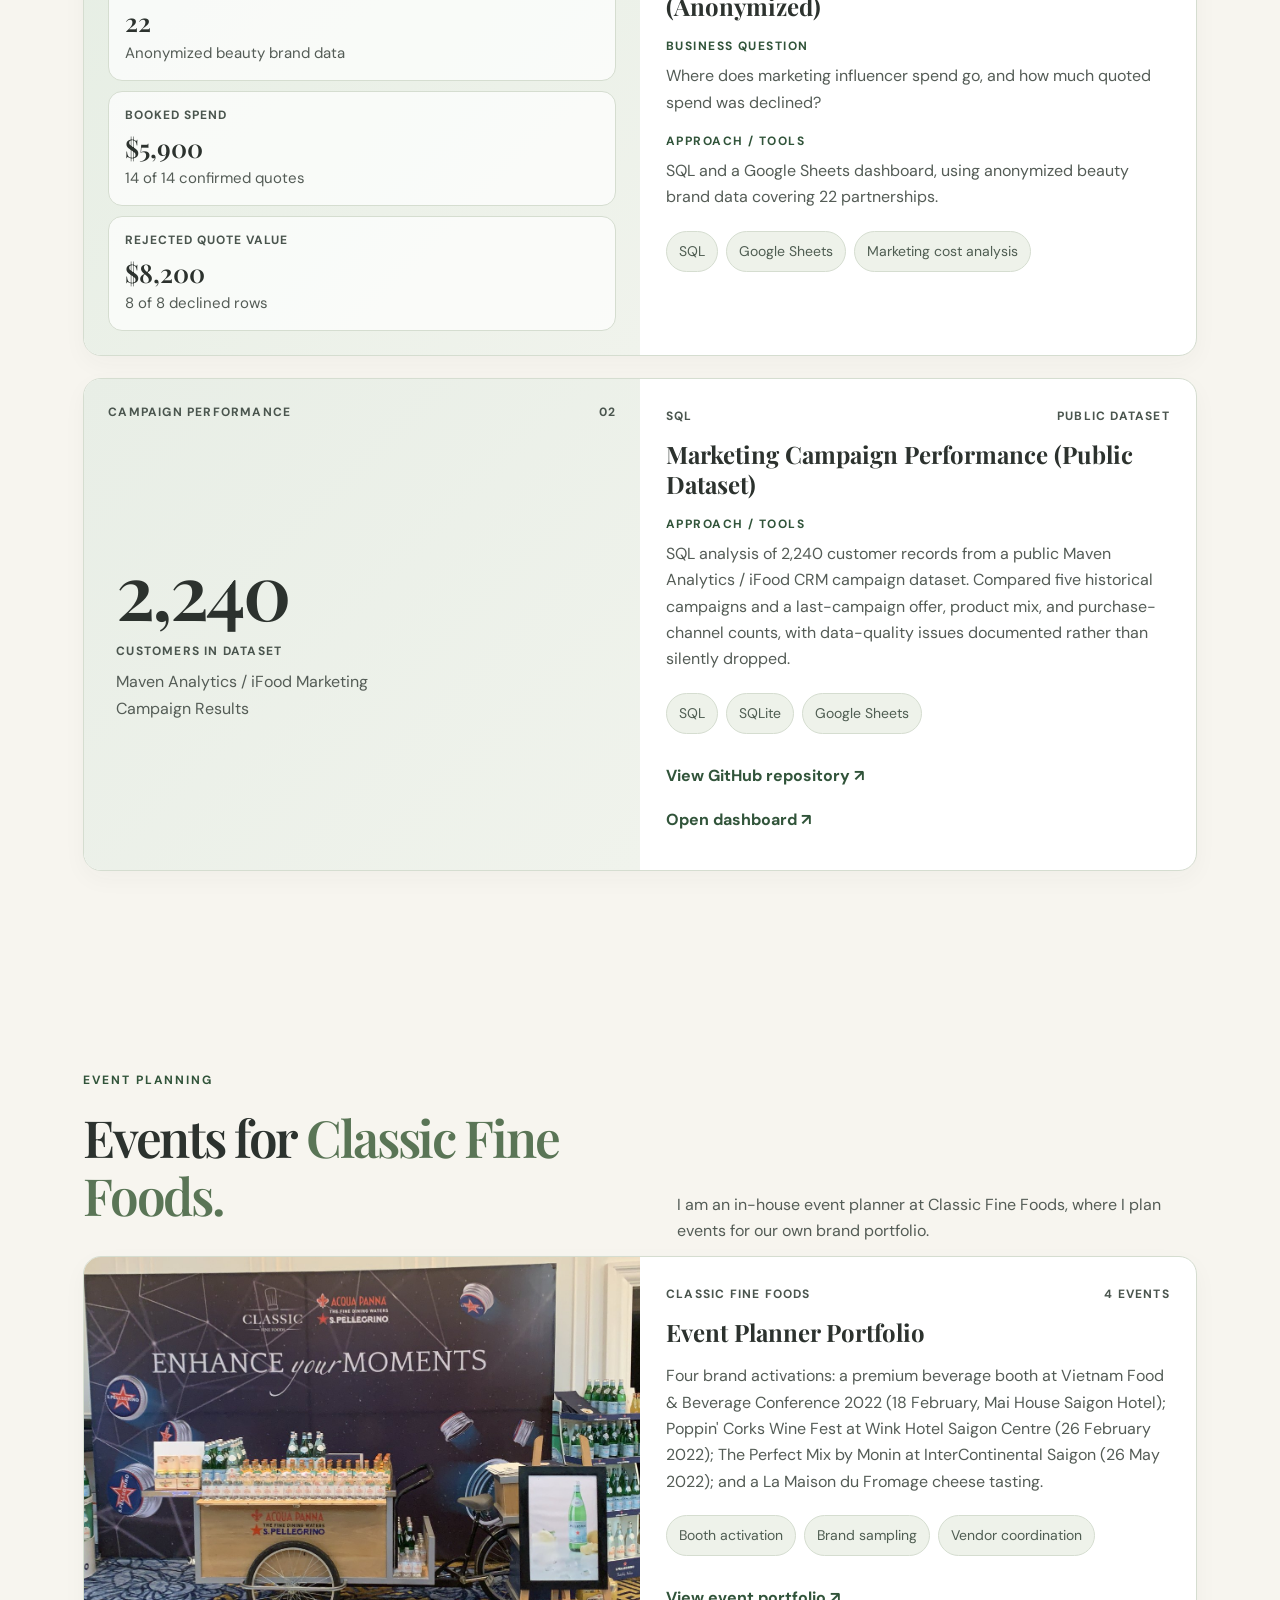
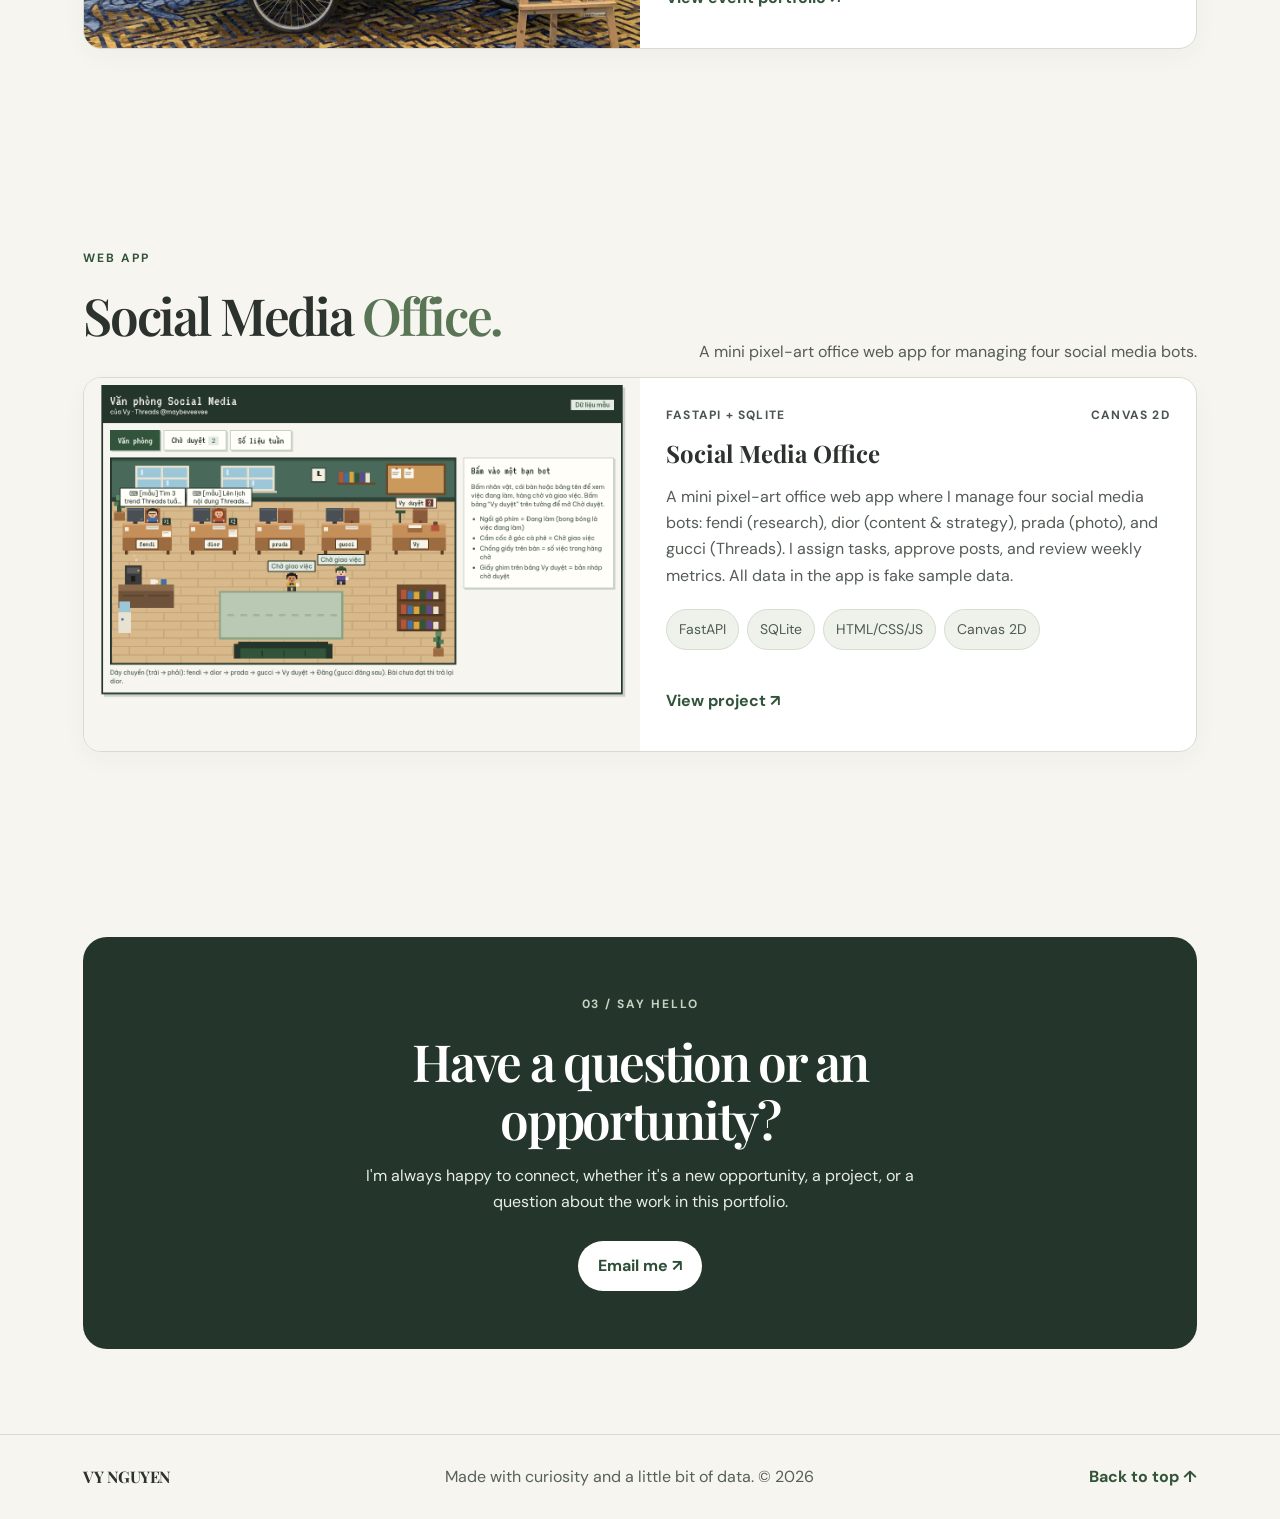
==== commit 53beb18e: "Remove decorative asterisks and unfinished blanks from the portfolio Drop the brand-mark and sparkle" ====
--- a/index.html
+++ b/index.html
@@ -11,7 +11,7 @@
 <body class="home">
   <a class="skip-link" href="#main">Skip to content</a>
   <header class="site-header">
-    <a class="brand" href="#home" aria-label="Home"><span class="brand-mark">✳</span> VY NGUYEN</a>
+    <a class="brand" href="#home" aria-label="Home">VY NGUYEN</a>
     <button class="menu-toggle" type="button" aria-label="Toggle navigation" aria-expanded="false">☰</button>
     <nav class="nav" aria-label="Main navigation">
       <a href="#about">About</a>
@@ -33,7 +33,7 @@
           <a class="text-link" href="events.html">Event planning work ↗</a>
           <a class="text-link" href="#contact">Let's connect ↗</a>
         </div>
-        <div class="hero-note"><span class="sparkle">✦</span> Curious mind. Thoughtful analysis. Practical insights.</div>
+        <div class="hero-note">Curious mind. Thoughtful analysis. Practical insights.</div>
       </div>
       <div class="hero-art" aria-hidden="true">
         <div class="art-orbit orbit-one"></div>
@@ -45,11 +45,11 @@
             <li>KOL/KOC cost audit <span>SQL · Sheets</span></li>
             <li>Campaign performance <span>SQL</span></li>
           </ul>
-          <div class="art-footer"><span class="tiny-icon">✦</span> Patterns become possibilities.</div>
+          <div class="art-footer">Patterns become possibilities.</div>
         </div>
         <div class="floating-note note-top">data → insight</div>
         <div class="floating-note note-bottom"><span>●</span> Always learning</div>
-        <span class="decor decor-star">✳</span><span class="decor decor-dot">· · ·</span>
+        <span class="decor decor-dot">· · ·</span>
       </div>
     </section>
 
@@ -86,13 +86,13 @@
               </div>
               <div class="kpi-tile">
                 <span>Booked spend</span>
-                <strong>$3,800</strong>
-                <em>13 of 14 confirmed quotes</em>
+                <strong>$5,900</strong>
+                <em>14 of 14 confirmed quotes</em>
               </div>
               <div class="kpi-tile">
                 <span>Rejected quote value</span>
-                <strong>$7,800</strong>
-                <em>5 of 8 declined rows</em>
+                <strong>$8,200</strong>
+                <em>8 of 8 declined rows</em>
               </div>
             </div>
           </div>
@@ -194,7 +194,7 @@
   </main>
 
   <footer class="site-footer">
-    <a class="brand" href="#home"><span class="brand-mark">✳</span> VY NGUYEN</a>
+    <a class="brand" href="#home">VY NGUYEN</a>
     <span>Made with curiosity and a little bit of data. © <span id="year">2026</span></span>
     <a href="#home">Back to top ↑</a>
   </footer>
--- a/style.css
+++ b/style.css
@@ -18,7 +18,6 @@
 a { color: inherit; text-decoration: none; }
 .site-header { height: 78px; padding: 0 max(6.5vw, 24px); display: flex; align-items: center; justify-content: space-between; position: sticky; top: 0; z-index: 20; background: rgba(255,250,248,.92); border-bottom: 1px solid rgba(240,217,225,.8); backdrop-filter: blur(14px); }
 .brand { display: inline-flex; align-items: center; gap: 10px; font-family: 'Playfair Display', serif; font-size: 1.2rem; font-weight: 700; letter-spacing: -.03em; }
-.brand-mark { color: var(--pink-dark); font-size: 1.55rem; }
 .nav { display: flex; align-items: center; gap: clamp(16px, 2.4vw, 34px); color: var(--muted); font-size: .88rem; }
 .nav a:hover, .text-link:hover, .project-link:hover, .contact-links a:hover { color: var(--pink-dark); }
 .nav-contact { padding: 9px 16px; border: 1px solid var(--pink); border-radius: 999px; color: var(--pink-dark); }
@@ -40,7 +39,6 @@
 .button-primary { background: var(--pink-dark); color: white; }
 .text-link { font-size: .9rem; font-weight: 700; }
 .hero-note { margin-top: 35px; color: #8b7b85; font-size: .78rem; }
-.sparkle { color: var(--pink-dark); margin-right: 8px; }
 .hero-art { min-height: 390px; position: relative; display: grid; place-items: center; }
 .art-card { width: min(100%, 360px); padding: 24px; position: relative; z-index: 2; background: rgba(255,255,255,.93); border: 1px solid #f2d4e0; border-radius: 22px; box-shadow: var(--shadow); transform: rotate(2deg); }
 .art-card-top, .chart-labels, .art-footer { display: flex; align-items: center; justify-content: space-between; }
@@ -53,7 +51,6 @@
 .chart-bars i:nth-child(even) { background: linear-gradient(180deg, #f8d7e3, #ed9cba); }
 .chart-labels { margin-top: 9px; color: #b09ba6; font-size: .57rem; }
 .art-footer { margin-top: 25px; justify-content: flex-start; gap: 9px; font-size: .72rem; color: #887784; }
-.tiny-icon { color: var(--pink-dark); }
 .art-orbit { position: absolute; border: 1px solid #f1cada; border-radius: 50%; }
 .orbit-one { width: 360px; height: 360px; transform: rotate(-25deg) scaleY(.68); }
 .orbit-two { width: 430px; height: 430px; transform: rotate(30deg) scaleY(.65); border-style: dashed; opacity: .7; }
@@ -62,7 +59,6 @@
 .note-bottom { bottom: 38px; left: -8px; transform: rotate(-5deg); }
 .note-bottom span { color: #8fc8ac; font-size: .6rem; margin-right: 6px; }
 .decor { position: absolute; color: #eeb2c8; }
-.decor-star { top: 47px; left: 4%; font-size: 2rem; }
 .decor-dot { right: 0; bottom: 18px; font-size: 1.7rem; letter-spacing: .25em; }
 .content-section { padding-top: 100px; padding-bottom: 100px; }
 #about { display: grid; grid-template-columns: .9fr 1.1fr; gap: 80px; align-items: start; }
@@ -127,8 +123,6 @@
 .button-small { min-height: 37px; padding: 8px 13px; font-size: .74rem; }
 .contact-section { padding-top: 85px; padding-bottom: 85px; }
 .contact-panel { padding: 58px 30px; border-radius: 24px; background: #5b3e50; color: white; text-align: center; position: relative; overflow: hidden; }
-.contact-panel::before, .contact-panel::after { content: "✳"; position: absolute; color: #d58aa8; opacity: .35; font-size: 7rem; }
-.contact-panel::before { top: -35px; left: 7%; }.contact-panel::after { bottom: -55px; right: 7%; }
 .contact-panel .eyebrow { color: #f0b4ca; }
 .contact-panel h2 { max-width: 650px; margin: 0 auto 14px; font-size: clamp(2rem, 4vw, 3.2rem); }
 .contact-panel > p:not(.eyebrow) { max-width: 560px; margin: 0 auto 25px; color: #e8d9e1; font-size: .9rem; }
@@ -175,17 +169,6 @@
 @media (prefers-reduced-motion: reduce) { html { scroll-behavior: auto; } *, *::before, *::after { transition-duration: .01ms !important; } }
 
 /* Event planner portfolio and homepage workstream */
-.blank {
-  display: inline-block;
-  padding: 0 .3em;
-  margin: 0 1px;
-  background: #fff3b0;
-  border-radius: 3px;
-  color: #6a5a16;
-  font-weight: 600;
-  box-shadow: inset 0 0 0 1px rgba(210, 180, 40, .35);
-  white-space: nowrap;
-}
 .nav a[aria-current="page"] { color: var(--pink-dark); font-weight: 700; }
 .hero-actions { flex-wrap: wrap; }
 .page-hero { padding-top: 85px; padding-bottom: 56px; position: relative; }
@@ -221,7 +204,7 @@
   width: min(1120px, 100%);
   margin: 0 auto;
   display: grid;
-  grid-template-columns: repeat(4, 1fr);
+  grid-template-columns: repeat(3, 1fr);
   gap: 14px;
 }
 .glance-card {
@@ -527,11 +510,6 @@
   letter-spacing: -.03em;
 }
 
-body.home .brand-mark {
-  color: var(--sage-text);
-  font-size: 1.55rem;
-}
-
 body.home .nav {
   display: flex;
   align-items: center;
@@ -693,11 +671,6 @@
   margin-top: 35px;
   color: var(--muted);
   font-size: 1rem;
-}
-
-body.home .sparkle {
-  color: var(--sage-text);
-  margin-right: 8px;
 }
 
 body.home .hero-art {
@@ -787,10 +760,6 @@
   color: var(--muted);
 }
 
-body.home .tiny-icon {
-  color: var(--sage-text);
-}
-
 body.home .art-orbit {
   position: absolute;
   border: 1px solid #c5d1c0;
@@ -846,12 +815,6 @@
   color: #b0c1aa;
 }
 
-body.home .decor-star {
-  top: 47px;
-  left: 4%;
-  font-size: 2rem;
-}
-
 body.home .decor-dot {
   right: 0;
   bottom: 18px;
@@ -1132,25 +1095,6 @@
   overflow: hidden;
 }
 
-body.home .contact-panel::before, body.home .contact-panel::after {
-  content: "✳";
-  position: absolute;
-  color: #8aa286;
-  opacity: .35;
-  font-size: 7rem;
-  pointer-events: none;
-}
-
-body.home .contact-panel::before {
-  top: -35px;
-  left: 7%;
-}
-
-body.home .contact-panel::after {
-  bottom: -55px;
-  right: 7%;
-}
-
 body.home .contact-panel > * {
   position: relative;
   z-index: 1;
@@ -1180,16 +1124,6 @@
 body.home .button-light {
   background: white;
   color: #2c4e36;
-}
-
-body.home .contact-email {
-  display: flex;
-  align-items: center;
-  justify-content: center;
-  min-height: 44px;
-  margin-top: 10px;
-  color: var(--contact-text);
-  font-size: 1rem;
 }
 
 body.home .site-footer {
@@ -1360,16 +1294,6 @@
 
   body.home .contact-panel {
     padding: 48px 22px 56px;
-  }
-
-  body.home .contact-panel::before, body.home .contact-panel::after {
-    font-size: 4.2rem;
-    opacity: .22;
-  }
-
-  body.home .contact-panel::after {
-    bottom: -36px;
-    right: 6%;
   }
 
   body.home .site-footer {
@@ -1503,11 +1427,6 @@
   letter-spacing: -.03em;
 }
 
-body.smo .brand-mark {
-  color: var(--sage-text);
-  font-size: 1.55rem;
-}
-
 body.smo .nav {
   display: flex;
   align-items: center;
@@ -1627,11 +1546,6 @@
   font-size: .86rem;
 }
 
-body.smo .sparkle {
-  color: var(--sage-text);
-  margin-right: 8px;
-}
-
 body.smo .smo-band {
   border-top: 1px solid var(--line);
   background: var(--cream);
@@ -1760,26 +1674,6 @@
   text-align: center;
   position: relative;
   overflow: hidden;
-}
-
-body.smo .contact-panel::before,
-body.smo .contact-panel::after {
-  content: "✳";
-  position: absolute;
-  color: #8aa286;
-  opacity: .35;
-  font-size: 7rem;
-  pointer-events: none;
-}
-
-body.smo .contact-panel::before {
-  top: -35px;
-  left: 7%;
-}
-
-body.smo .contact-panel::after {
-  bottom: -55px;
-  right: 7%;
 }
 
 body.smo .contact-panel > * {
@@ -1825,16 +1719,6 @@
 body.smo .button-light {
   background: white;
   color: #2c4e36;
-}
-
-body.smo .contact-email {
-  display: flex;
-  align-items: center;
-  justify-content: center;
-  min-height: 44px;
-  margin-top: 10px;
-  color: var(--contact-text);
-  font-size: 1rem;
 }
 
 body.smo .site-footer {
@@ -1931,17 +1815,6 @@
 
   body.smo .contact-panel {
     padding: 48px 22px 56px;
-  }
-
-  body.smo .contact-panel::before,
-  body.smo .contact-panel::after {
-    font-size: 4.2rem;
-    opacity: .22;
-  }
-
-  body.smo .contact-panel::after {
-    bottom: -36px;
-    right: 6%;
   }
 
   body.smo .site-footer {
